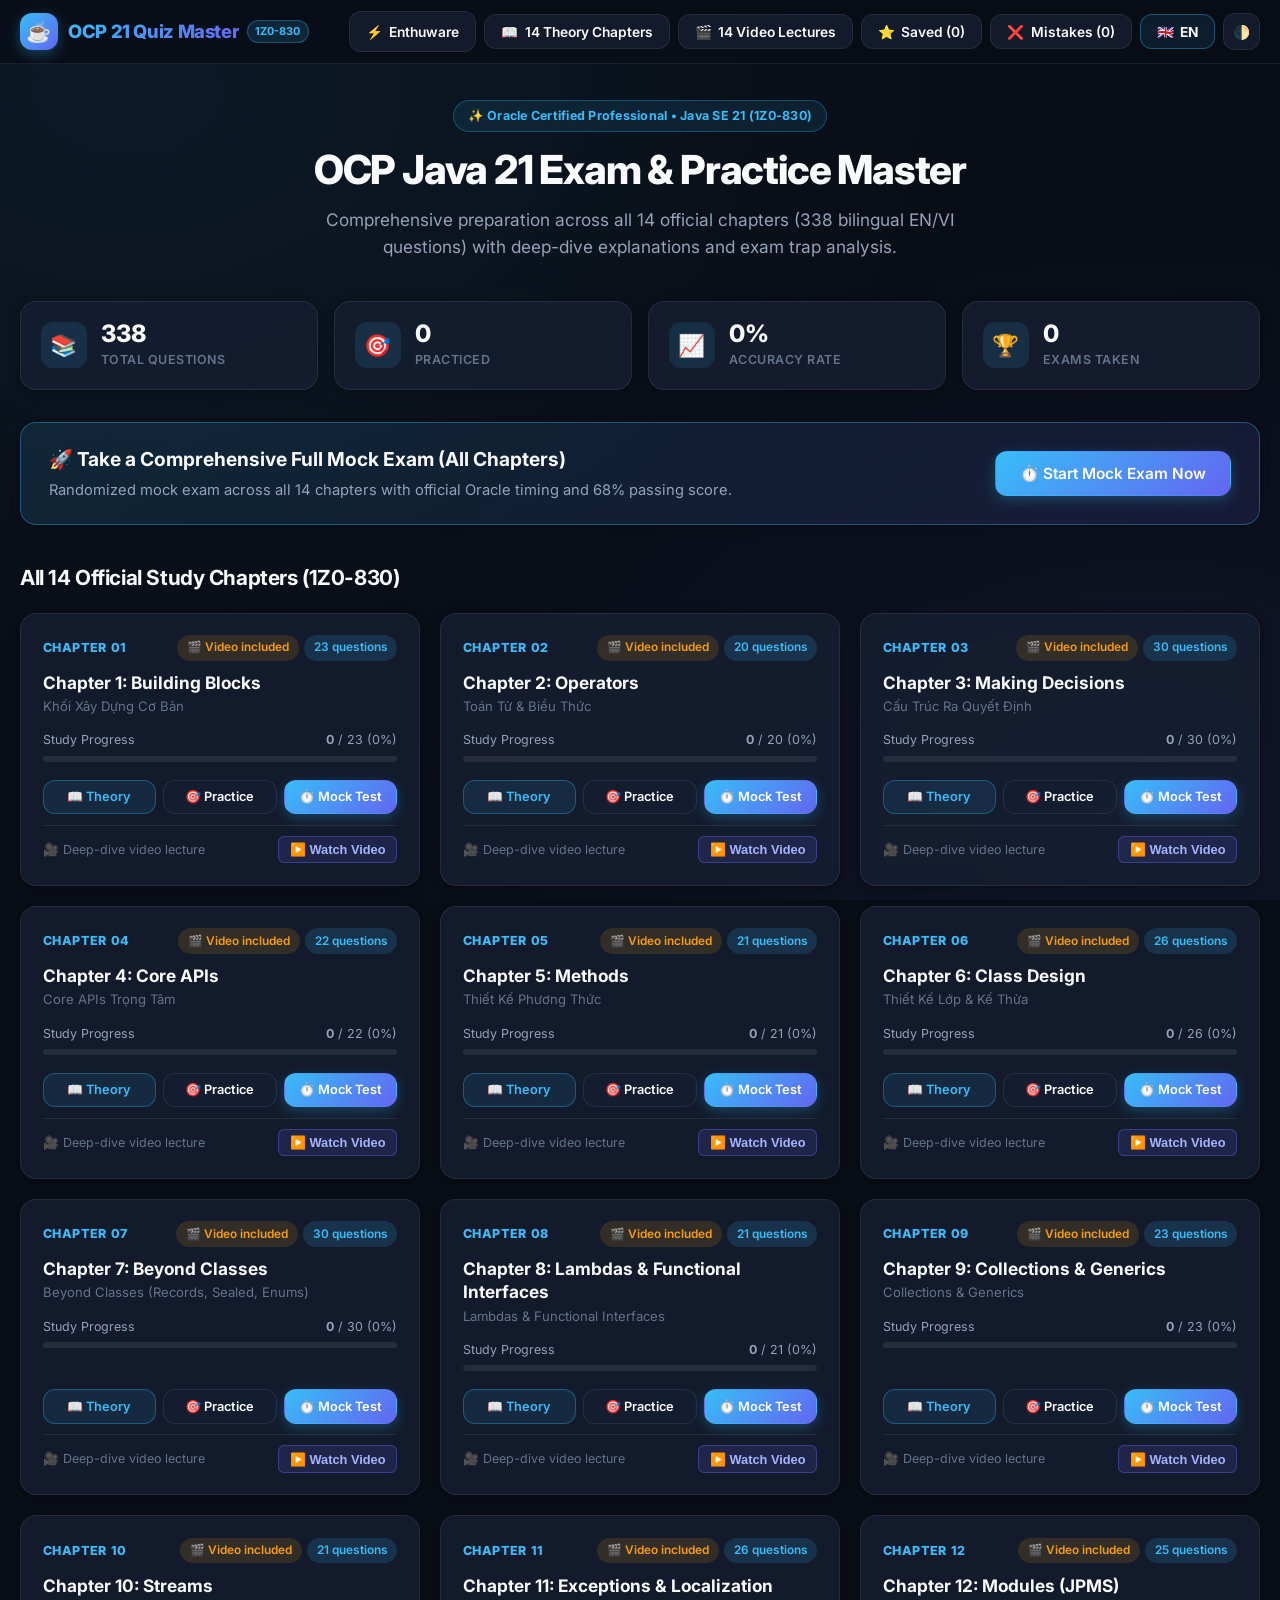
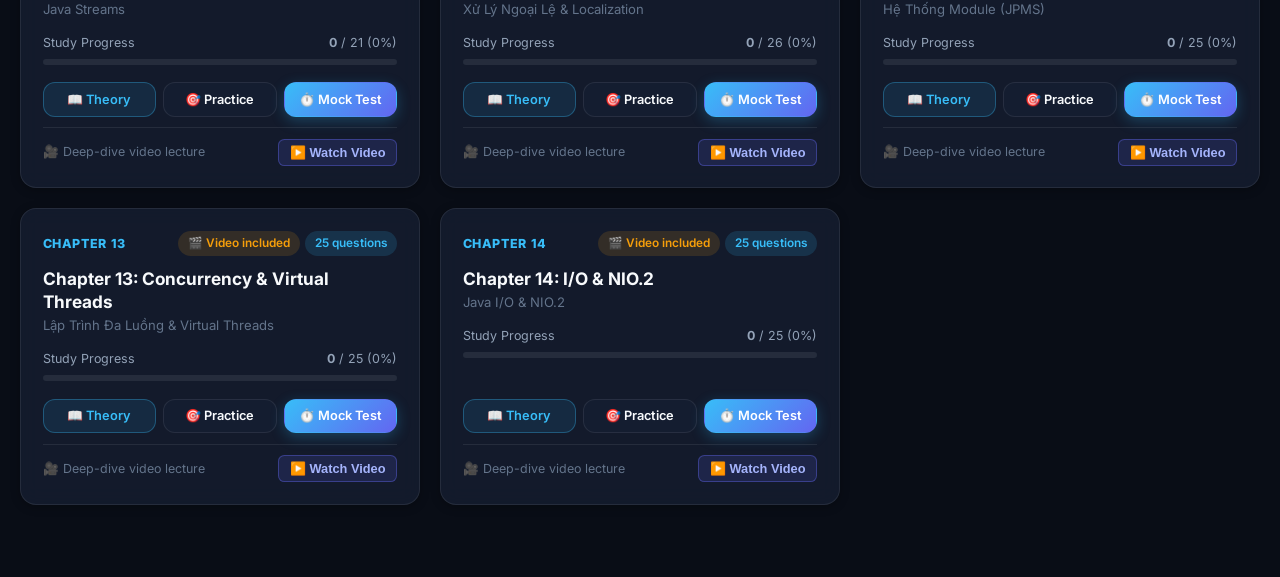
==== quiz-app/index.html @ e81acfab "feat(ui): comprehensive responsive design, smooth mobile sidebar drawer, and full VI/EN bilingual su" ====
<!DOCTYPE html>
<html lang="vi" data-theme="dark">
<head>
  <meta charset="UTF-8">
  <meta name="viewport" content="width=device-width, initial-scale=1.0, maximum-scale=5.0">
  <title>OCP Java 21 Quiz Master - Oracle Certified Professional (1Z0-830)</title>
  <meta name="description" content="Ứng dụng web ôn thi trắc nghiệm chứng chỉ Oracle Certified Professional Java SE 21 Developer (1Z0-830) song ngữ Việt - Anh với giải thích chuyên sâu và chế độ thi thử tính giờ.">
  
  <!-- Fonts -->
  <link rel="preconnect" href="https://fonts.googleapis.com">
  <link rel="preconnect" href="https://fonts.gstatic.com" crossorigin>
  <link href="https://fonts.googleapis.com/css2?family=Inter:wght@400;500;600;700;800;900&family=JetBrains+Mono:wght@400;500;600;700&display=swap" rel="stylesheet">
  
  <!-- CSS -->
  <link rel="stylesheet" href="lib/prism.css">
  <link rel="stylesheet" href="css/styles.css?v=3.0.0">
</head>
<body>

  <!-- Header -->
  <header>
    <div class="container nav-wrapper">
      <a class="brand" id="brand-logo" href="#" title="Về trang chủ / Home">
        <div class="brand-icon">☕</div>
        <div class="brand-text-wrap">
          <span class="brand-title">OCP 21 Quiz Master</span>
          <span class="brand-badge">1Z0-830</span>
        </div>
      </a>

      <div class="nav-actions">
        <a href="https://github.com/Min-Duc1705/OCP-21/tree/main/enthuware" target="_blank" rel="noopener noreferrer" class="btn btn-secondary nav-btn" id="nav-btn-enthuware" title="Sổ tay giải đề & bẫy thi Enthuware">
          <span>⚡</span> <span class="nav-btn-label" data-i18n="nav.enthuware">Enthuware</span>
        </a>
        <button class="btn btn-secondary nav-btn" id="btn-open-theory" title="Xem sổ tay lý thuyết trọn bộ 14 chương OCP 21">
          <span>📖</span> <span class="nav-btn-label" data-i18n="nav.theory">14 Chương Lý Thuyết</span>
        </button>
        <button class="btn btn-secondary nav-btn" id="btn-open-videos" title="Xem video bài giảng trọn bộ 14 chương OCP 21">
          <span>🎬</span> <span class="nav-btn-label" data-i18n="nav.videos">14 Video Bài Giảng</span>
        </button>
        <button class="btn btn-secondary nav-btn" id="btn-open-bookmarks" title="Xem các câu hỏi đã đánh dấu">
          <span>⭐</span> <span class="nav-btn-label"><span data-i18n="nav.saved">Đã lưu</span> (<span id="bookmark-count-badge">0</span>)</span>
        </button>
        <button class="btn btn-secondary nav-btn" id="btn-open-mistakes" title="Xem sổ tay câu hỏi làm sai">
          <span>❌</span> <span class="nav-btn-label"><span data-i18n="nav.mistakes">Câu sai</span> (<span id="mistake-count-badge">0</span>)</span>
        </button>
        <button class="btn btn-secondary nav-btn lang-switch-btn" id="btn-toggle-lang" title="Chuyển đổi ngôn ngữ VI / EN (Phím L)">
          <span id="lang-toggle-flag">🇬🇧</span> <span id="lang-toggle-label">EN</span>
        </button>
        <button class="btn btn-icon" id="btn-toggle-theme" title="Chuyển chế độ Sáng / Tối">
          🌓
        </button>
      </div>
    </div>
  </header>

  <!-- Main Content Container -->
  <main class="container main-container">

    <!-- VIEW 1: DASHBOARD -->
    <section id="dashboard-view" class="view active">
      <div class="hero">
        <div class="hero-pill" data-i18n="hero.badge">✨ Oracle Certified Professional • Java SE 21 (1Z0-830)</div>
        <h1 data-i18n="hero.title">Ôn Luyện Trắc Nghiệm OCP Java 21</h1>
        <p data-i18n="hero.subtitle">Hệ thống ôn thi chuẩn hóa toàn diện 14 chương kiến thức trọng tâm (338 câu hỏi song ngữ Anh - Việt) kèm phân tích bẫy đề thi chuyên sâu.</p>
      </div>

      <!-- Stats Ribbon -->
      <div class="stats-ribbon">
        <div class="stat-card">
          <div class="stat-icon">📚</div>
          <div class="stat-content">
            <h3 id="stat-total-questions">338</h3>
            <span data-i18n="stats.total">Tổng số câu hỏi</span>
          </div>
        </div>
        <div class="stat-card">
          <div class="stat-icon">🎯</div>
          <div class="stat-content">
            <h3 id="stat-attempted-questions">0</h3>
            <span data-i18n="stats.attempted">Câu đã luyện tập</span>
          </div>
        </div>
        <div class="stat-card">
          <div class="stat-icon">📈</div>
          <div class="stat-content">
            <h3 id="stat-accuracy-rate">0%</h3>
            <span data-i18n="stats.accuracy">Độ chính xác</span>
          </div>
        </div>
        <div class="stat-card">
          <div class="stat-icon">🏆</div>
          <div class="stat-content">
            <h3 id="stat-exams-taken">0</h3>
            <span data-i18n="stats.exams">Đề thi đã làm</span>
          </div>
        </div>
      </div>

      <!-- Quick Action: Comprehensive Mock Exam -->
      <div class="quick-exam-banner">
        <div class="quick-exam-info">
          <h2 data-i18n="banner.title">🚀 Thử Sức Với Kỳ Thi Tổng Hợp (Tất cả các chương)</h2>
          <p data-i18n="banner.desc">Đề thi mô phỏng ngẫu nhiên từ toàn bộ 14 chương, tính giờ chuẩn Oracle với ngưỡng đỗ 68%.</p>
        </div>
        <button class="btn btn-primary quick-exam-cta" id="btn-quick-full-exam" data-i18n="banner.cta">
          ⏱️ Bắt Đầu Thi Thử Ngay
        </button>
      </div>

      <!-- Chapters Section -->
      <div class="section-title">
        <h2 data-i18n="dashboard.chaptersTitle">Danh Sách 14 Chương Kiến Thức Toàn Diện (Study Chapters)</h2>
      </div>

      <div class="chapter-grid" id="chapter-cards-container">
        <!-- Rendered dynamically by app.js -->
      </div>
    </section>

    <!-- VIEW 2: PRACTICE MODE (SPLIT LAYOUT) -->
    <section id="practice-view" class="view">
      <div class="quiz-header">
        <div class="quiz-meta">
          <button class="btn btn-secondary btn-sm" id="btn-practice-back" data-i18n="practice.back">← Dashboard</button>
          <div class="quiz-meta-titles">
            <div id="practice-chapter-title" class="quiz-chapter-sub">Chapter 1</div>
            <div class="quiz-question-counter"><span data-i18n="common.question">Câu hỏi</span> <span id="practice-current-index">1</span> / <span id="practice-total-count">23</span></div>
          </div>
        </div>

        <div class="quiz-header-actions">
          <button class="btn btn-secondary btn-sm" id="btn-practice-theory" title="Đọc sổ tay lý thuyết của chương này">
            📖 <span data-i18n="practice.theoryBtn">Lý thuyết</span>
          </button>
          <button class="btn btn-secondary btn-sm" id="btn-practice-video" title="Xem video bài giảng của chương này">
            🎬 <span data-i18n="practice.videoBtn">Bài giảng</span>
          </button>
          <button class="btn btn-secondary btn-sm" id="btn-practice-bookmark" title="Đánh dấu câu hỏi này (Phím B)">
            ⭐ <span data-i18n="practice.saveBtn">Lưu câu hỏi</span>
          </button>
        </div>
      </div>

      <!-- Question Navigator Bar -->
      <div class="question-navigator-bar" id="practice-navigator-bar">
        <div class="navigator-header">
          <div class="navigator-title">
            <span data-i18n="practice.navTitle">🗺️ Sơ đồ câu hỏi:</span>
          </div>
          <div class="navigator-stats" id="practice-navigator-stats">
            <span class="navigator-stat-pill">⚪ <span data-i18n="practice.unanswered">Chưa làm</span>: <strong id="stat-nav-unanswered">0</strong></span>
            <span class="navigator-stat-pill" style="color: var(--success);">🟢 <span data-i18n="practice.correct">Đúng</span>: <strong id="stat-nav-correct">0</strong></span>
            <span class="navigator-stat-pill" style="color: var(--danger);">🔴 <span data-i18n="practice.wrong">Sai</span>: <strong id="stat-nav-wrong">0</strong></span>
            <span class="navigator-stat-pill" style="color: var(--warning);">⭐ <span data-i18n="practice.saved">Đã lưu</span>: <strong id="stat-nav-bookmarked">0</strong></span>
          </div>
        </div>
        <div class="navigator-scroll-container" id="practice-palette-pills">
          <!-- Rendered dynamically: 1, 2, 3... N -->
        </div>
      </div>

      <!-- 2-COLUMN SPLIT LAYOUT -->
      <div class="split-layout-container">
        <!-- LEFT PANE: QUESTION & JAVA CODE -->
        <div class="split-left-pane">
          <div class="pane-top-meta">
            <span class="badge badge-info" id="practice-type-badge">Chọn 1 đáp án</span>
            <span class="question-id-tag" id="practice-question-id">ch1_q1</span>
          </div>

          <div class="pane-sub-header">
            <span class="pane-label" data-i18n="common.questionPrompt">📋 Nội dung câu hỏi:</span>
            <button type="button" class="btn btn-secondary btn-sm btn-inline-lang-toggle" title="Đổi ngôn ngữ câu hỏi EN / VI (Phím L)">
              🇬🇧 EN / VI
            </button>
          </div>

          <div class="question-prompt" id="practice-prompt-text">
            <!-- Question text -->
          </div>

          <!-- Code Snippet Area -->
          <div id="practice-code-container" class="code-snippet-wrap" style="display: none;">
            <div class="pane-label" style="margin-bottom: 0.35rem;" data-i18n="common.javaCode">
              💻 Đoạn mã nguồn Java:
            </div>
            <pre><code class="language-java" id="practice-code-block"></code></pre>
          </div>
        </div>

        <!-- RIGHT PANE: OPTIONS & EXPLANATION -->
        <div class="split-right-pane">
          <div class="pane-top-meta">
            <span class="pane-label" data-i18n="common.selectOptions">✏️ Chọn phương án trả lời:</span>
            <span class="key-hint-label" id="practice-key-hint" data-i18n="common.keyHint">Phím A, B, C... để chọn</span>
          </div>

          <!-- Options List -->
          <div class="options-list" id="practice-options-container">
            <!-- Options rendered dynamically -->
          </div>

          <!-- Action Buttons Bar -->
          <div class="practice-action-bar">
            <button class="btn btn-primary" id="btn-check-answer" style="flex: 2;">
              ✔️ Kiểm Tra Đáp Án (Enter)
            </button>
            <button class="btn btn-secondary" id="btn-reset-practice-question" style="flex: 1;" data-i18n="practice.retry">
              🔄 Làm lại
            </button>
          </div>

          <!-- Explanation Card (Revealed after check) -->
          <div class="explanation-card" id="practice-explanation-card">
            <div class="explanation-title">
              <span data-i18n="common.explanationTitle">💡 Giải Thích Chuyên Sâu & Phân Tích Bẫy Thi:</span>
            </div>
            <div class="explanation-body" id="practice-explanation-text"></div>
          </div>

          <!-- Practice Navigation Footer -->
          <div class="pane-footer-nav">
            <button class="btn btn-secondary" id="btn-practice-prev" data-i18n="common.prevBtn">← Câu trước</button>
            <button class="btn btn-primary" id="btn-practice-next" data-i18n="common.nextBtn">Câu tiếp theo →</button>
          </div>
        </div>
      </div>
    </section>

    <!-- VIEW 3: MOCK EXAM VIEW -->
    <section id="exam-view" class="view">
      <div class="quiz-header">
        <div class="quiz-meta">
          <button class="btn btn-secondary btn-sm" id="btn-exam-quit" data-i18n="exam.quit">← Thoát phòng thi</button>
          <div class="quiz-meta-titles">
            <div id="exam-title-display" class="quiz-chapter-sub" data-i18n="exam.roomTitle">Thi thử OCP Java 21</div>
            <div class="quiz-question-counter"><span data-i18n="common.question">Câu hỏi</span> <span id="exam-current-index">1</span> / <span id="exam-total-count">25</span></div>
          </div>
        </div>

        <div class="quiz-header-actions">
          <button class="btn btn-secondary btn-sm" id="btn-exam-flag">
            🚩 Cắm cờ xem lại
          </button>
          <button class="btn btn-secondary btn-sm exam-mobile-palette-toggle" id="btn-toggle-exam-sidebar">
            🗺️ <span data-i18n="exam.paletteBtn">Bảng câu hỏi</span>
          </button>
        </div>
      </div>

      <div class="exam-layout" id="exam-layout">
        <!-- Main Exam Question Area -->
        <div class="exam-main">
          <div class="split-layout-container" style="margin-bottom: 0;">
            <!-- Left Pane: Prompt & Java Code -->
            <div class="split-left-pane">
              <div class="pane-top-meta">
                <span class="badge badge-info" id="exam-type-badge">Chọn tất cả đáp án đúng</span>
                <span class="question-id-tag" id="exam-chapter-indicator">Chapter 1</span>
              </div>

              <div class="pane-sub-header">
                <span class="pane-label" data-i18n="common.questionPrompt">📋 Nội dung câu hỏi:</span>
                <button type="button" class="btn btn-secondary btn-sm btn-inline-lang-toggle" title="Đổi ngôn ngữ câu hỏi EN / VI (Phím L)">
                  🇬🇧 EN / VI
                </button>
              </div>

              <div class="question-prompt" id="exam-prompt-text"></div>

              <div id="exam-code-container" class="code-snippet-wrap" style="display: none;">
                <div class="pane-label" style="margin-bottom: 0.35rem;" data-i18n="common.javaCode">
                  💻 Đoạn mã nguồn Java:
                </div>
                <pre><code class="language-java" id="exam-code-block"></code></pre>
              </div>
            </div>

            <!-- Right Pane: Options -->
            <div class="split-right-pane">
              <div class="pane-top-meta">
                <span class="pane-label" data-i18n="common.selectOptions">✏️ Chọn phương án trả lời:</span>
              </div>

              <div class="options-list" id="exam-options-container"></div>

              <div class="pane-footer-nav">
                <button class="btn btn-secondary" id="btn-exam-prev" data-i18n="common.prevBtn">← Câu trước</button>
                <button class="btn btn-primary" id="btn-exam-next" data-i18n="common.nextBtn">Câu tiếp theo →</button>
              </div>
            </div>
          </div>
        </div>

        <!-- Mobile Backdrop for Exam Sidebar -->
        <div class="sidebar-backdrop" id="exam-sidebar-backdrop"></div>

        <!-- Sidebar with Timer & Question Palette -->
        <aside class="exam-sidebar" id="exam-sidebar">
          <div class="exam-sidebar-mobile-header">
            <span data-i18n="exam.paletteTitle">Bảng điều hướng câu hỏi</span>
            <button class="btn-close-drawer" id="btn-close-exam-sidebar" aria-label="Close">&times;</button>
          </div>

          <div class="timer-box" id="exam-timer-display" title="Thời gian làm bài còn lại">
            ⏱️ <span id="timer-digits">30:00</span>
          </div>

          <div class="exam-palette-heading" data-i18n="exam.paletteTitle">
            Bảng điều hướng câu hỏi:
          </div>

          <div class="palette-grid" id="exam-palette-grid">
            <!-- Palette buttons rendered dynamically -->
          </div>

          <div class="palette-legend">
            <div class="palette-legend-item">
              <span class="legend-dot answered"></span> <span data-i18n="exam.legendAnswered">Đã trả lời</span>
            </div>
            <div class="palette-legend-item">
              <span class="legend-dot unanswered"></span> <span data-i18n="exam.legendUnanswered">Chưa làm</span>
            </div>
            <div class="palette-legend-item">
              <span>🚩</span> <span data-i18n="exam.legendFlagged">Đã cắm cờ xem lại</span>
            </div>
          </div>

          <button class="btn btn-primary" id="btn-exam-submit" style="width: 100%; padding: 0.75rem; font-size: 1rem;" data-i18n="exam.submitBtn">
            📝 Nộp Bài Thi
          </button>
        </aside>
      </div>
    </section>

    <!-- VIEW 4: EXAM RESULT VIEW -->
    <section id="result-view" class="view">
      <div class="result-card">
        <div class="pass-status" id="result-pass-badge">
          <!-- PASSED or FAILED -->
        </div>

        <div style="font-size: 1.1rem; color: var(--text-secondary);" data-i18n="result.yourScore">Điểm số của bạn:</div>
        <div class="score-badge" id="result-score-percent">85%</div>

        <p style="font-size: 1.05rem; margin-bottom: 2rem;" id="result-summary-text">
          <span data-i18n="result.correctPrefix">Bạn trả lời đúng</span> <strong id="result-correct-count">17</strong> / <strong id="result-total-count">20</strong> <span data-i18n="result.questionsWord">câu hỏi</span>. <span data-i18n="result.timeSpentPrefix">Thời gian:</span> <span id="result-time-spent">18m 42s</span>.
        </p>

        <!-- Chapter Breakdown -->
        <div class="result-breakdown-box">
          <h4 style="font-size: 1rem; font-weight: 700; margin-bottom: 1rem;" data-i18n="result.breakdownTitle">Phân Tích Chi Tiết Theo Từng Chương:</h4>
          <div id="result-chapter-breakdown" style="display: flex; flex-direction: column; gap: 0.75rem;">
            <!-- Rendered by JS -->
          </div>
        </div>

        <div style="display: flex; justify-content: center; gap: 1rem; flex-wrap: wrap;">
          <button class="btn btn-secondary" id="btn-result-home" data-i18n="result.homeBtn">🏠 Về Trang Chủ</button>
          <button class="btn btn-primary" id="btn-result-review-all" data-i18n="result.reviewBtn">🔍 Xem Lại Chi Tiết Toàn Bộ Đề</button>
        </div>
      </div>

      <!-- Detailed Review Section -->
      <div id="exam-review-section" style="margin-top: 2rem;">
        <div class="section-title review-section-header">
          <h2 data-i18n="result.detailedTitle">Chi Tiết Từng Câu Hỏi & Đáp Án</h2>
          <div class="review-filters" id="review-filters">
            <button class="btn btn-secondary btn-sm active" data-filter="all" data-i18n="result.filterAll">Tất cả</button>
            <button class="btn btn-secondary btn-sm" data-filter="wrong" data-i18n="result.filterWrong">❌ Câu làm sai</button>
            <button class="btn btn-secondary btn-sm" data-filter="correct" data-i18n="result.filterCorrect">✔️ Câu làm đúng</button>
            <button class="btn btn-secondary btn-sm" data-filter="flagged" data-i18n="result.filterFlagged">🚩 Đã cắm cờ</button>
          </div>
        </div>

        <div id="review-questions-list" style="display: flex; flex-direction: column; gap: 1.25rem; margin-bottom: 3rem;">
          <!-- Review questions rendered dynamically -->
        </div>
      </div>
    </section>

  </main>

  <!-- MODAL: EXAM SETUP -->
  <div class="modal-overlay" id="exam-setup-modal">
    <div class="modal-content">
      <div class="modal-header">
        <h2 data-i18n="modalExam.title">⚙️ Thiết Lập Đề Thi Thử</h2>
        <button class="close-modal-btn" id="btn-close-exam-modal">&times;</button>
      </div>

      <div style="display: flex; flex-direction: column; gap: 1.25rem;">
        <!-- Chapters selection -->
        <div>
          <div style="display: flex; justify-content: space-between; align-items: center; margin-bottom: 0.5rem; gap: 0.5rem;">
            <label style="font-weight: 600;" data-i18n="modalExam.selectChapters">1. Chọn các chương muốn thi:</label>
            <button class="btn btn-secondary btn-sm" id="btn-toggle-all-chapters" style="padding: 0.25rem 0.65rem; font-size: 0.78rem;" data-i18n="modalExam.deselectAll">Bỏ chọn tất cả</button>
          </div>
          <div id="modal-chapters-list" class="modal-chapters-scroll">
            <!-- Chapter checkboxes -->
          </div>
        </div>

        <!-- Question count selection -->
        <div>
          <label style="font-weight: 600; display: block; margin-bottom: 0.5rem;" data-i18n="modalExam.questionCount">2. Số lượng câu hỏi:</label>
          <div class="modal-radio-group">
            <label class="modal-radio-pill">
              <input type="radio" name="modal-q-count" value="15"> <span data-i18n="modalExam.q15">15 câu (Nhanh)</span>
            </label>
            <label class="modal-radio-pill">
              <input type="radio" name="modal-q-count" value="25" checked> <span data-i18n="modalExam.q25">25 câu (Tiêu chuẩn)</span>
            </label>
            <label class="modal-radio-pill">
              <input type="radio" name="modal-q-count" value="50"> <span data-i18n="modalExam.q50">50 câu (Chuyên sâu)</span>
            </label>
            <label class="modal-radio-pill">
              <input type="radio" name="modal-q-count" value="all"> <span data-i18n="modalExam.qAll">Toàn bộ câu hỏi</span>
            </label>
          </div>
        </div>

        <!-- Time limit selection -->
        <div>
          <label style="font-weight: 600; display: block; margin-bottom: 0.5rem;" data-i18n="modalExam.timeLimit">3. Thời gian làm bài:</label>
          <div class="modal-radio-group">
            <label class="modal-radio-pill">
              <input type="radio" name="modal-timer" value="standard" checked> <span data-i18n="modalExam.tStandard">Chuẩn Oracle (2.5 phút/câu)</span>
            </label>
            <label class="modal-radio-pill">
              <input type="radio" name="modal-timer" value="speed"> <span data-i18n="modalExam.tSpeed">Tốc độ (1.5 phút/câu)</span>
            </label>
            <label class="modal-radio-pill">
              <input type="radio" name="modal-timer" value="unlimited"> <span data-i18n="modalExam.tUnlimited">Không giới hạn</span>
            </label>
          </div>
        </div>

        <button class="btn btn-primary" id="btn-start-exam-now" style="width: 100%; padding: 0.85rem; font-size: 1.05rem;" data-i18n="modalExam.startBtn">
          🚀 Bắt Đầu Làm Bài Thi
        </button>
      </div>
    </div>
  </div>

  <!-- MODAL: BOOKMARKS & MISTAKES -->
  <div class="modal-overlay" id="list-modal">
    <div class="modal-content">
      <div class="modal-header">
        <h2 id="list-modal-title">⭐ Danh Sách Câu Đã Đánh Dấu</h2>
        <button class="close-modal-btn" id="btn-close-list-modal">&times;</button>
      </div>

      <div id="list-modal-content" style="max-height: 400px; overflow-y: auto; display: flex; flex-direction: column; gap: 0.75rem;">
        <!-- Items listed here -->
      </div>

      <div style="margin-top: 1.5rem; display: flex; gap: 1rem;">
        <button class="btn btn-primary" id="btn-practice-modal-items" style="flex: 1;">
          🎯 Luyện tập riêng các câu này
        </button>
      </div>
    </div>
  </div>

  <!-- MODAL: VIDEO LECTURE PLAYER -->
  <div class="modal-overlay" id="video-modal">
    <div class="modal-content video-modal-content">
      <div class="modal-header">
        <div style="display: flex; align-items: center; gap: 0.75rem; min-width: 0;">
          <span style="font-size: 1.5rem; flex-shrink: 0;">🎬</span>
          <div style="min-width: 0;">
            <h2 id="video-modal-title" style="font-size: 1.1rem; margin: 0; line-height: 1.3;">Bài Giảng OCP Java SE 21</h2>
            <div id="video-modal-subtitle" style="font-size: 0.82rem; color: var(--text-muted); margin-top: 0.2rem;">Chương 1: Building Blocks</div>
          </div>
        </div>
        <button class="close-modal-btn" id="btn-close-video-modal" title="Đóng bài giảng (Esc)">&times;</button>
      </div>

      <div class="video-player-container">
        <video id="video-player" controls preload="metadata" playsinline>
          <source src="" type="video/mp4" id="video-source">
          Trình duyệt của bạn không hỗ trợ phát video MP4.
        </video>
      </div>

      <!-- Video Chapter Selector Tabs -->
      <div class="video-playlist-bar">
        <div style="font-size: 0.78rem; font-weight: 700; color: var(--text-muted); text-transform: uppercase; margin-bottom: 0.5rem; letter-spacing: 0.05em;" data-i18n="video.playlistTitle">
          📑 Danh sách bài giảng theo chương:
        </div>
        <div class="video-chapter-tabs" id="video-chapter-tabs">
          <!-- Dynamically populated buttons -->
        </div>
      </div>
    </div>
  </div>

  <!-- MODAL: THEORY READER (MODERN DOCS LAYOUT) -->
  <div class="modal-overlay" id="theory-modal">
    <div class="modal-content theory-modal-content">
      <!-- Top Bar -->
      <div class="theory-top-bar">
        <div class="theory-top-left">
          <button class="btn-sidebar-toggle" id="btn-toggle-theory-sidebar" title="Ẩn / Hiện danh mục 14 chương" aria-label="Toggle Sidebar">
            ☰
          </button>
          <div class="theory-breadcrumb">
            <span class="theory-brand-tag" data-i18n="theory.handbook">📖 Lý Thuyết</span>
            <span class="theory-breadcrumb-sep">/</span>
            <span class="theory-breadcrumb-active" id="theory-modal-breadcrumb">Chương 1: Khối Xây Dựng Cơ Bản</span>
          </div>
        </div>

        <div class="theory-top-center">
          <div class="theory-search-wrapper">
            <span class="theory-search-icon">🔍</span>
            <input type="text" id="theory-search-input" data-i18n-placeholder="theory.searchPlaceholder" placeholder="Tìm kiếm từ khóa trong chương..." autocomplete="off">
            <span id="theory-search-count" class="theory-search-count" style="display: none;"></span>
          </div>
        </div>

        <div class="theory-top-right">
          <a id="theory-github-link" href="https://github.com/Min-Duc1705/OCP-21" target="_blank" rel="noopener noreferrer" class="btn btn-secondary btn-sm" title="Mở file Markdown gốc trên GitHub" style="text-decoration: none;">
            🔗 <span class="hide-mobile">GitHub</span>
          </a>
          <button class="btn btn-secondary btn-sm" id="btn-theory-video-link" title="Xem video bài giảng của chương này">
            🎬 <span class="hide-mobile">Video</span>
          </button>
          <button class="close-modal-btn" id="btn-close-theory-modal" title="Đóng sổ tay lý thuyết (Esc)">&times;</button>
        </div>
      </div>

      <!-- Main Split Layout -->
      <div class="theory-main-layout" id="theory-main-layout">
        <!-- Mobile Backdrop Overlay for Smooth Sidebar Closing -->
        <div class="theory-sidebar-backdrop" id="theory-sidebar-backdrop"></div>

        <!-- Left Sidebar: 14 Chapters -->
        <aside class="theory-sidebar" id="theory-sidebar">
          <div class="theory-sidebar-header">
            <span class="theory-sidebar-header-title" data-i18n="theory.sidebarHeading">📑 14 CHƯƠNG LÝ THUYẾT</span>
            <div style="display: flex; align-items: center; gap: 0.5rem;">
              <span class="theory-sidebar-count">14</span>
              <button type="button" class="btn-close-theory-drawer" id="btn-close-theory-drawer" title="Thu gọn danh mục" aria-label="Close sidebar">&times;</button>
            </div>
          </div>
          <div class="theory-chapter-list" id="theory-chapter-tabs">
            <!-- Dynamically populated 14 items -->
          </div>
        </aside>

        <!-- Right Content Area -->
        <main class="theory-reader-container" id="theory-reader-container">
          <div class="theory-content-wrapper">
            <div id="theory-content-body" class="markdown-body">
              <!-- Rendered Markdown Theory -->
            </div>
          </div>
          <!-- Scroll to top button -->
          <button class="btn-theory-scroll-top" id="btn-theory-scroll-top" title="Cuộn lên đầu trang">↑</button>
        </main>
      </div>
    </div>
  </div>

  <!-- Scripts -->
  <script src="lib/prism.js?v=3.0.0"></script>
  <script src="lib/marked.min.js?v=3.0.0"></script>
  <script src="js/quiz-data.js?v=3.0.0"></script>
  <script src="js/theory-data.js?v=3.0.0"></script>
  <script src="js/storage.js?v=3.0.0"></script>
  <script src="js/app.js?v=3.0.0"></script>
</body>
</html>
---- quiz-app/lib/prism.css ----
/* Prism Twilight / Dark Theme for Java Code Blocks */
code[class*="language-"],
pre[class*="language-"] {
  color: #f8fafc;
  background: none;
  font-family: 'JetBrains Mono', 'Fira Code', 'Cascadia Code', Consolas, Monaco, monospace;
  font-size: 0.95rem;
  text-align: left;
  white-space: pre;
  word-spacing: normal;
  word-break: normal;
  word-wrap: normal;
  line-height: 1.6;
  tab-size: 4;
  hyphens: none;
}

pre[class*="language-"] {
  padding: 1.25rem 1.5rem;
  margin: 1rem 0;
  overflow: auto;
  border-radius: 0.75rem;
  background: #0f172a;
  border: 1px solid rgba(255, 255, 255, 0.1);
  box-shadow: 0 4px 20px -2px rgba(0, 0, 0, 0.4);
}

:not(pre) > code[class*="language-"],
code:not([class*="language-"]) {
  background: rgba(148, 163, 184, 0.15);
  color: #38bdf8;
  padding: 0.2em 0.4em;
  border-radius: 0.375rem;
  font-family: 'JetBrains Mono', Consolas, monospace;
  font-size: 0.9em;
}

/* Light mode overrides for Prism */
[data-theme="light"] pre[class*="language-"] {
  background: #f8fafc;
  color: #1e293b;
  border: 1px solid #e2e8f0;
  box-shadow: 0 4px 15px rgba(0, 0, 0, 0.05);
}

[data-theme="light"] :not(pre) > code[class*="language-"],
[data-theme="light"] code:not([class*="language-"]) {
  background: #f1f5f9;
  color: #0284c7;
}

/* Tokens */
.token.comment,
.token.prolog,
.token.doctype,
.token.cdata {
  color: #64748b;
  font-style: italic;
}

.token.punctuation {
  color: #94a3b8;
}

.token.property,
.token.tag,
.token.boolean,
.token.number,
.token.constant,
.token.symbol,
.token.deleted {
  color: #f59e0b;
}

.token.selector,
.token.attr-name,
.token.string,
.token.char,
.token.builtin,
.token.inserted {
  color: #34d399;
}

.token.operator,
.token.entity,
.token.url,
.language-css .token.string,
.style .token.string {
  color: #38bdf8;
}

.token.atrule,
.token.attr-value,
.token.keyword {
  color: #818cf8;
  font-weight: 600;
}

.token.function,
.token.class-name {
  color: #f472b6;
}

.token.annotation {
  color: #fbbf24;
}

.token.regex,
.token.important,
.token.variable {
  color: #fb923c;
}
---- quiz-app/css/styles.css ----
/* Modern Design System - OCP 21 Quiz Master v3.0 */
:root {
  --font-main: 'Inter', -apple-system, BlinkMacSystemFont, 'Segoe UI', Roboto, Helvetica, Arial, sans-serif;
  --font-mono: 'JetBrains Mono', 'Fira Code', Consolas, Monaco, monospace;

  /* Dark Theme (Default) */
  --bg-primary: #090d16;
  --bg-secondary: #111827;
  --bg-card: rgba(22, 31, 51, 0.78);
  --bg-card-hover: rgba(30, 42, 68, 0.92);
  --border-color: rgba(255, 255, 255, 0.08);
  --border-highlight: rgba(56, 189, 248, 0.35);

  --text-primary: #f8fafc;
  --text-secondary: #94a3b8;
  --text-muted: #64748b;

  --accent-primary: #38bdf8;
  --accent-gradient: linear-gradient(135deg, #38bdf8 0%, #6366f1 100%);
  --accent-hover: #0284c7;

  --success: #10b981;
  --success-bg: rgba(16, 185, 129, 0.14);
  --success-border: rgba(16, 185, 129, 0.42);

  --danger: #ef4444;
  --danger-bg: rgba(239, 68, 68, 0.14);
  --danger-border: rgba(239, 68, 68, 0.42);

  --warning: #f59e0b;
  --warning-bg: rgba(245, 158, 11, 0.14);
  --warning-border: rgba(245, 158, 11, 0.42);

  --shadow-sm: 0 2px 10px rgba(0, 0, 0, 0.28);
  --shadow-md: 0 10px 30px rgba(0, 0, 0, 0.38);
  --shadow-lg: 0 20px 45px rgba(0, 0, 0, 0.52);

  --radius-sm: 0.4rem;
  --radius-md: 0.75rem;
  --radius-lg: 1rem;
  --radius-full: 9999px;
}

[data-theme="light"] {
  --bg-primary: #f8fafc;
  --bg-secondary: #f1f5f9;
  --bg-card: rgba(255, 255, 255, 0.92);
  --bg-card-hover: #ffffff;
  --border-color: rgba(15, 23, 42, 0.09);
  --border-highlight: rgba(2, 132, 199, 0.35);

  --text-primary: #0f172a;
  --text-secondary: #475569;
  --text-muted: #64748b;

  --accent-primary: #0284c7;
  --accent-gradient: linear-gradient(135deg, #0284c7 0%, #4f46e5 100%);
  --accent-hover: #0369a1;

  --shadow-sm: 0 2px 8px rgba(15, 23, 42, 0.05);
  --shadow-md: 0 10px 25px rgba(15, 23, 42, 0.08);
  --shadow-lg: 0 20px 40px rgba(15, 23, 42, 0.12);
}

/* Global Reset & Base */
*, *::before, *::after {
  box-sizing: border-box;
  margin: 0;
  padding: 0;
}

html {
  -webkit-text-size-adjust: 100%;
  scroll-behavior: smooth;
}

body {
  font-family: var(--font-main);
  background-color: var(--bg-primary);
  color: var(--text-primary);
  line-height: 1.6;
  min-height: 100vh;
  display: flex;
  flex-direction: column;
  overflow-x: hidden;
  background-image:
    radial-gradient(at 10% 10%, rgba(56, 189, 248, 0.08) 0px, transparent 50%),
    radial-gradient(at 90% 90%, rgba(99, 102, 241, 0.08) 0px, transparent 50%);
  background-attachment: fixed;
  transition: background-color 0.2s ease, color 0.15s ease;
}

/* Container */
.container {
  width: 100%;
  max-width: 1380px;
  margin: 0 auto;
  padding: 0 1.25rem;
}

.main-container {
  flex: 1;
  padding-bottom: 2.5rem;
}

/* Header & Navigation */
header {
  position: sticky;
  top: 0;
  z-index: 100;
  background: rgba(9, 13, 22, 0.88);
  backdrop-filter: blur(16px);
  -webkit-backdrop-filter: blur(16px);
  border-bottom: 1px solid var(--border-color);
  padding: 0.7rem 0;
}

[data-theme="light"] header {
  background: rgba(248, 250, 252, 0.9);
}

.nav-wrapper {
  display: flex;
  align-items: center;
  justify-content: space-between;
  gap: 0.75rem;
}

.brand {
  display: flex;
  align-items: center;
  gap: 0.65rem;
  cursor: pointer;
  text-decoration: none;
  color: inherit;
  flex-shrink: 0;
}

.brand-icon {
  width: 2.35rem;
  height: 2.35rem;
  border-radius: var(--radius-md);
  background: var(--accent-gradient);
  display: flex;
  align-items: center;
  justify-content: center;
  font-size: 1.25rem;
  box-shadow: 0 4px 14px rgba(56, 189, 248, 0.32);
  flex-shrink: 0;
}

.brand-text-wrap {
  display: flex;
  align-items: center;
  gap: 0.45rem;
}

.brand-title {
  font-size: 1.15rem;
  font-weight: 800;
  letter-spacing: -0.02em;
  background: var(--accent-gradient);
  -webkit-background-clip: text;
  -webkit-text-fill-color: transparent;
  white-space: nowrap;
}

.brand-badge {
  font-size: 0.68rem;
  padding: 0.12rem 0.48rem;
  border-radius: var(--radius-full);
  background: rgba(56, 189, 248, 0.15);
  border: 1px solid rgba(56, 189, 248, 0.3);
  color: var(--accent-primary);
  font-weight: 700;
  text-transform: uppercase;
  white-space: nowrap;
}

.nav-actions {
  display: flex;
  align-items: center;
  gap: 0.5rem;
  flex-wrap: wrap;
  justify-content: flex-end;
}

/* Buttons */
.btn {
  display: inline-flex;
  align-items: center;
  justify-content: center;
  gap: 0.4rem;
  padding: 0.52rem 1rem;
  border-radius: var(--radius-md);
  font-weight: 600;
  font-size: 0.86rem;
  font-family: inherit;
  cursor: pointer;
  border: 1px solid transparent;
  outline: none;
  text-decoration: none;
  transition: transform 0.15s ease, background-color 0.2s ease, border-color 0.2s ease, box-shadow 0.2s ease;
  user-select: none;
  white-space: nowrap;
}

.btn:disabled {
  opacity: 0.5;
  cursor: not-allowed;
  transform: none !important;
}

.btn-sm {
  padding: 0.38rem 0.75rem;
  font-size: 0.8rem;
  border-radius: var(--radius-sm);
}

.btn-primary {
  background: var(--accent-gradient);
  color: #ffffff;
  box-shadow: 0 4px 14px rgba(56, 189, 248, 0.25);
}

.btn-primary:hover:not(:disabled) {
  filter: brightness(1.08);
  transform: translateY(-1px);
}

.btn-secondary {
  background: var(--bg-card);
  color: var(--text-primary);
  border-color: var(--border-color);
}

.btn-secondary:hover:not(:disabled) {
  background: var(--bg-card-hover);
  border-color: var(--border-highlight);
}

.btn-secondary.active {
  background: rgba(56, 189, 248, 0.16);
  border-color: var(--accent-primary);
  color: var(--accent-primary);
}

.btn-danger {
  background: var(--danger-bg);
  color: var(--danger);
  border-color: var(--danger-border);
}

.btn-danger:hover:not(:disabled) {
  background: var(--danger);
  color: #fff;
}

.btn-icon {
  width: 2.3rem;
  height: 2.3rem;
  padding: 0;
  border-radius: var(--radius-md);
  background: var(--bg-card);
  border: 1px solid var(--border-color);
  color: var(--text-primary);
  flex-shrink: 0;
}

.btn-icon:hover {
  background: var(--bg-card-hover);
  border-color: var(--border-highlight);
}

.lang-switch-btn {
  font-weight: 700;
  border-color: var(--border-highlight);
  background: rgba(56, 189, 248, 0.1);
}

/* Hero Section */
.hero {
  padding: 2.25rem 0 1.25rem;
  text-align: center;
}

.hero-pill {
  display: inline-flex;
  align-items: center;
  gap: 0.4rem;
  padding: 0.3rem 0.85rem;
  border-radius: var(--radius-full);
  background: rgba(56, 189, 248, 0.1);
  border: 1px solid rgba(56, 189, 248, 0.28);
  color: var(--accent-primary);
  font-size: 0.78rem;
  font-weight: 700;
  margin-bottom: 0.85rem;
  letter-spacing: 0.02em;
}

.hero h1 {
  font-size: clamp(1.6rem, 3.8vw, 2.5rem);
  font-weight: 800;
  letter-spacing: -0.03em;
  margin-bottom: 0.65rem;
  line-height: 1.25;
}

.hero p {
  color: var(--text-secondary);
  font-size: clamp(0.92rem, 1.8vw, 1.08rem);
  max-width: 680px;
  margin: 0 auto;
}

/* Stats Ribbon */
.stats-ribbon {
  display: grid;
  grid-template-columns: repeat(4, 1fr);
  gap: 1rem;
  margin: 1.25rem 0 2rem;
}

.stat-card {
  background: var(--bg-card);
  border: 1px solid var(--border-color);
  border-radius: var(--radius-lg);
  padding: 1.15rem 1.25rem;
  backdrop-filter: blur(12px);
  display: flex;
  align-items: center;
  gap: 0.9rem;
  box-shadow: var(--shadow-sm);
  min-width: 0;
}

.stat-icon {
  width: 2.85rem;
  height: 2.85rem;
  border-radius: var(--radius-md);
  background: rgba(56, 189, 248, 0.12);
  color: var(--accent-primary);
  display: flex;
  align-items: center;
  justify-content: center;
  font-size: 1.35rem;
  flex-shrink: 0;
}

.stat-content {
  min-width: 0;
}

.stat-content h3 {
  font-size: 1.5rem;
  font-weight: 800;
  line-height: 1.15;
}

.stat-content span {
  display: block;
  font-size: 0.78rem;
  color: var(--text-muted);
  text-transform: uppercase;
  letter-spacing: 0.04em;
  font-weight: 600;
  margin-top: 0.15rem;
}

/* Quick Mock Exam Banner */
.quick-exam-banner {
  background: linear-gradient(135deg, rgba(56, 189, 248, 0.12) 0%, rgba(99, 102, 241, 0.12) 100%);
  border: 1px solid var(--border-highlight);
  border-radius: var(--radius-lg);
  padding: 1.35rem 1.75rem;
  margin-bottom: 2.25rem;
  display: flex;
  align-items: center;
  justify-content: space-between;
  flex-wrap: wrap;
  gap: 1rem;
  box-shadow: var(--shadow-sm);
}

.quick-exam-info {
  flex: 1;
  min-width: 240px;
}

.quick-exam-info h2 {
  font-size: 1.2rem;
  font-weight: 700;
  margin-bottom: 0.25rem;
}

.quick-exam-info p {
  color: var(--text-secondary);
  font-size: 0.92rem;
}

.quick-exam-cta {
  padding: 0.75rem 1.5rem;
  font-size: 0.96rem;
}

/* Chapter Cards Grid */
.section-title {
  display: flex;
  align-items: center;
  justify-content: space-between;
  flex-wrap: wrap;
  gap: 0.75rem;
  margin-bottom: 1.15rem;
}

.section-title h2 {
  font-size: 1.3rem;
  font-weight: 700;
  letter-spacing: -0.02em;
}

.chapter-grid {
  display: grid;
  grid-template-columns: repeat(auto-fill, minmax(min(100%, 320px), 1fr));
  gap: 1.25rem;
  margin-bottom: 2rem;
}

.chapter-card {
  background: var(--bg-card);
  border: 1px solid var(--border-color);
  border-radius: var(--radius-lg);
  padding: 1.35rem;
  backdrop-filter: blur(10px);
  box-shadow: var(--shadow-sm);
  display: flex;
  flex-direction: column;
  justify-content: space-between;
  transition: transform 0.2s ease, box-shadow 0.2s ease, border-color 0.2s ease;
  min-width: 0;
}

.chapter-card:hover {
  transform: translateY(-3px);
  border-color: var(--border-highlight);
  box-shadow: var(--shadow-md);
}

.chapter-header {
  display: flex;
  justify-content: space-between;
  align-items: center;
  gap: 0.5rem;
  margin-bottom: 0.65rem;
  flex-wrap: wrap;
}

.chapter-num {
  font-size: 0.78rem;
  font-weight: 800;
  color: var(--accent-primary);
  text-transform: uppercase;
  letter-spacing: 0.05em;
}

.badge {
  display: inline-flex;
  align-items: center;
  gap: 0.3rem;
  padding: 0.2rem 0.6rem;
  border-radius: var(--radius-full);
  font-size: 0.74rem;
  font-weight: 600;
}

.badge-info {
  background: rgba(56, 189, 248, 0.15);
  color: var(--accent-primary);
}

.badge-warning {
  background: var(--warning-bg);
  color: var(--warning);
}

.badge-success {
  background: var(--success-bg);
  color: var(--success);
}

.chapter-title {
  font-size: 1.08rem;
  font-weight: 700;
  margin-bottom: 0.25rem;
  line-height: 1.35;
}

.chapter-sub-desc {
  font-size: 0.82rem;
  color: var(--text-muted);
  margin-bottom: 0.9rem;
  line-height: 1.35;
}

.progress-container {
  margin-bottom: 1.1rem;
}

.progress-info {
  display: flex;
  justify-content: space-between;
  font-size: 0.78rem;
  color: var(--text-secondary);
  margin-bottom: 0.35rem;
}

.progress-bar-bg {
  width: 100%;
  height: 6px;
  background: rgba(255, 255, 255, 0.08);
  border-radius: var(--radius-full);
  overflow: hidden;
}

[data-theme="light"] .progress-bar-bg {
  background: rgba(15, 23, 42, 0.08);
}

.progress-bar-fill {
  height: 100%;
  background: var(--accent-gradient);
  border-radius: var(--radius-full);
  width: 0%;
  transition: width 0.4s ease;
}

.chapter-actions {
  display: grid;
  grid-template-columns: repeat(3, 1fr);
  gap: 0.45rem;
  margin-top: auto;
}

.chapter-actions .btn {
  padding: 0.55rem 0.4rem;
  font-size: 0.8rem;
  width: 100%;
}

.btn-open-theory-ch {
  background: rgba(56, 189, 248, 0.1);
  border: 1px solid rgba(56, 189, 248, 0.32);
  color: var(--accent-primary);
  font-weight: 600;
}

.btn-open-theory-ch:hover {
  background: rgba(56, 189, 248, 0.22);
  border-color: var(--accent-primary);
  color: #fff;
}

/* Views Management */
.view {
  display: none;
  animation: fadeIn 0.22s ease;
}

.view.active {
  display: block;
}

@keyframes fadeIn {
  from { opacity: 0; transform: translateY(6px); }
  to { opacity: 1; transform: translateY(0); }
}

/* Practice & Exam Top Header */
.quiz-header {
  background: var(--bg-card);
  border: 1px solid var(--border-color);
  border-radius: var(--radius-lg);
  padding: 0.9rem 1.25rem;
  margin: 1.15rem 0;
  display: flex;
  align-items: center;
  justify-content: space-between;
  flex-wrap: wrap;
  gap: 0.75rem;
  backdrop-filter: blur(12px);
}

.quiz-meta {
  display: flex;
  align-items: center;
  gap: 0.85rem;
  min-width: 0;
}

.quiz-meta-titles {
  min-width: 0;
}

.quiz-chapter-sub {
  font-size: 0.8rem;
  color: var(--text-muted);
  font-weight: 600;
  white-space: nowrap;
  overflow: hidden;
  text-overflow: ellipsis;
  max-width: 420px;
}

.quiz-question-counter {
  font-size: 1.08rem;
  font-weight: 800;
}

.quiz-header-actions {
  display: flex;
  gap: 0.45rem;
  align-items: center;
  flex-wrap: wrap;
}

/* Question Box (Result review) */
.question-box {
  background: var(--bg-card);
  border: 1px solid var(--border-color);
  border-radius: var(--radius-lg);
  padding: 1.5rem;
  backdrop-filter: blur(12px);
  box-shadow: var(--shadow-sm);
  min-width: 0;
  overflow: hidden;
}

/* Question Navigator Bar */
.question-navigator-bar {
  background: var(--bg-card);
  border: 1px solid var(--border-color);
  border-radius: var(--radius-lg);
  padding: 0.8rem 1.15rem;
  margin-bottom: 1.15rem;
  backdrop-filter: blur(12px);
  display: flex;
  flex-direction: column;
  gap: 0.65rem;
}

.navigator-header {
  display: flex;
  align-items: center;
  justify-content: space-between;
  flex-wrap: wrap;
  gap: 0.5rem;
}

.navigator-title {
  font-size: 0.86rem;
  font-weight: 700;
  color: var(--text-secondary);
}

.navigator-stats {
  display: flex;
  align-items: center;
  gap: 0.5rem;
  font-size: 0.78rem;
  font-weight: 600;
  flex-wrap: wrap;
}

.navigator-stat-pill {
  display: inline-flex;
  align-items: center;
  gap: 0.3rem;
  padding: 0.18rem 0.55rem;
  border-radius: var(--radius-full);
  background: rgba(255, 255, 255, 0.05);
}

[data-theme="light"] .navigator-stat-pill {
  background: rgba(15, 23, 42, 0.05);
}

.navigator-scroll-container {
  display: flex;
  flex-wrap: wrap;
  gap: 0.38rem;
  max-height: 112px;
  overflow-y: auto;
  padding: 2px;
}

.nav-pill {
  width: 2.15rem;
  height: 2.15rem;
  border-radius: var(--radius-sm);
  background: rgba(255, 255, 255, 0.05);
  border: 1px solid var(--border-color);
  color: var(--text-secondary);
  font-size: 0.82rem;
  font-weight: 700;
  cursor: pointer;
  display: flex;
  align-items: center;
  justify-content: center;
  position: relative;
  flex-shrink: 0;
  transition: all 0.15s ease;
}

[data-theme="light"] .nav-pill {
  background: rgba(15, 23, 42, 0.04);
}

.nav-pill:hover {
  border-color: var(--accent-primary);
  color: var(--text-primary);
}

.nav-pill.active {
  border-color: var(--accent-primary);
  box-shadow: 0 0 0 2px var(--accent-primary);
  color: var(--accent-primary);
  background: rgba(56, 189, 248, 0.15);
}

.nav-pill.correct {
  background: var(--success-bg);
  border-color: var(--success);
  color: var(--success);
}

.nav-pill.incorrect {
  background: var(--danger-bg);
  border-color: var(--danger);
  color: var(--danger);
}

.nav-pill.answered {
  background: rgba(56, 189, 248, 0.2);
  border-color: var(--accent-primary);
  color: var(--accent-primary);
}

.nav-pill.bookmarked::after {
  content: '⭐';
  position: absolute;
  top: -5px;
  right: -5px;
  font-size: 0.62rem;
}

/* Split View Layout */
.split-layout-container {
  display: grid;
  grid-template-columns: minmax(0, 1fr) minmax(0, 1fr);
  gap: 1.25rem;
  align-items: start;
  margin-bottom: 1.5rem;
}

.split-left-pane,
.split-right-pane {
  background: var(--bg-card);
  border: 1px solid var(--border-color);
  border-radius: var(--radius-lg);
  padding: 1.5rem;
  backdrop-filter: blur(12px);
  box-shadow: var(--shadow-sm);
  min-width: 0;
}

.split-left-pane {
  position: sticky;
  top: 4.5rem;
  max-height: calc(100vh - 5.5rem);
  overflow-y: auto;
}

.split-right-pane {
  display: flex;
  flex-direction: column;
}

.pane-top-meta {
  display: flex;
  justify-content: space-between;
  align-items: center;
  gap: 0.5rem;
  flex-wrap: wrap;
  margin-bottom: 0.85rem;
  border-bottom: 1px solid var(--border-color);
  padding-bottom: 0.7rem;
}

.pane-sub-header {
  display: flex;
  justify-content: space-between;
  align-items: center;
  gap: 0.5rem;
  margin-bottom: 0.55rem;
}

.pane-label {
  font-size: 0.78rem;
  font-weight: 700;
  color: var(--text-muted);
  text-transform: uppercase;
  letter-spacing: 0.05em;
}

.question-id-tag {
  font-size: 0.8rem;
  color: var(--text-muted);
  font-family: var(--font-mono);
}

.key-hint-label {
  font-size: 0.76rem;
  color: var(--text-muted);
}

.question-prompt {
  font-size: 1.06rem;
  font-weight: 600;
  line-height: 1.65;
  margin-bottom: 1rem;
  overflow-wrap: break-word;
}

.question-prompt code {
  color: var(--accent-primary);
  background: rgba(56, 189, 248, 0.12);
  padding: 0.12rem 0.38rem;
  border-radius: 4px;
  font-family: var(--font-mono);
  font-size: 0.9em;
}

.code-snippet-wrap {
  margin-top: 0.85rem;
  min-width: 0;
}

.code-snippet-wrap pre {
  max-width: 100%;
  overflow-x: auto;
  border-radius: var(--radius-md);
  border: 1px solid var(--border-color);
}

/* Options List */
.options-list {
  display: flex;
  flex-direction: column;
  gap: 0.65rem;
  margin: 0.35rem 0 1.15rem;
}

.option-item {
  display: flex;
  align-items: flex-start;
  gap: 0.85rem;
  background: rgba(255, 255, 255, 0.03);
  border: 1px solid var(--border-color);
  border-radius: var(--radius-md);
  padding: 0.88rem 1.05rem;
  cursor: pointer;
  user-select: none;
  transition: all 0.15s ease;
  min-width: 0;
}

[data-theme="light"] .option-item {
  background: rgba(15, 23, 42, 0.02);
}

.option-item:hover {
  background: rgba(56, 189, 248, 0.06);
  border-color: var(--border-highlight);
}

.option-item.selected {
  background: rgba(56, 189, 248, 0.12);
  border-color: var(--accent-primary);
}

.option-item.correct {
  background: var(--success-bg) !important;
  border-color: var(--success) !important;
}

.option-item.incorrect {
  background: var(--danger-bg) !important;
  border-color: var(--danger) !important;
}

.option-key {
  width: 1.8rem;
  height: 1.8rem;
  border-radius: var(--radius-sm);
  background: rgba(255, 255, 255, 0.08);
  display: flex;
  align-items: center;
  justify-content: center;
  font-weight: 700;
  font-size: 0.84rem;
  flex-shrink: 0;
  color: var(--text-secondary);
}

[data-theme="light"] .option-key {
  background: rgba(15, 23, 42, 0.08);
}

.option-item.selected .option-key {
  background: var(--accent-primary);
  color: #fff;
}

.option-text {
  flex: 1;
  min-width: 0;
  font-size: 0.96rem;
  line-height: 1.5;
  overflow-wrap: break-word;
}

.option-text pre,
.option-code-block {
  margin: 0.3rem 0 0 0;
  padding: 0.5rem 0.75rem;
  background: rgba(0, 0, 0, 0.35);
  border-radius: var(--radius-sm);
  font-family: var(--font-mono);
  font-size: 0.84rem;
  line-height: 1.45;
  overflow-x: auto;
  max-width: 100%;
  border: 1px solid rgba(255, 255, 255, 0.06);
}

[data-theme="light"] .option-text pre,
[data-theme="light"] .option-code-block {
  background: #0f172a;
  color: #f8fafc;
}

.practice-action-bar {
  display: flex;
  gap: 0.65rem;
  flex-wrap: wrap;
  margin-bottom: 1.15rem;
}

.pane-footer-nav {
  display: flex;
  justify-content: space-between;
  align-items: center;
  gap: 0.75rem;
  margin-top: auto;
  padding-top: 0.95rem;
  border-top: 1px solid var(--border-color);
}

/* Explanation Card */
.explanation-card {
  display: none;
  background: rgba(16, 185, 129, 0.08);
  border: 1px solid var(--success-border);
  border-radius: var(--radius-lg);
  padding: 1rem 1.15rem;
  margin-bottom: 1.15rem;
  animation: slideDown 0.22s ease;
}

.explanation-card.show {
  display: block;
}

@keyframes slideDown {
  from { opacity: 0; transform: translateY(-6px); }
  to { opacity: 1; transform: translateY(0); }
}

.explanation-title {
  display: flex;
  align-items: center;
  gap: 0.45rem;
  color: var(--success);
  font-weight: 700;
  font-size: 0.98rem;
  margin-bottom: 0.55rem;
}

.explanation-status-banner {
  display: flex;
  align-items: center;
  gap: 0.6rem;
  padding: 0.45rem 0.75rem;
  border-radius: var(--radius-md);
  background: var(--bg-secondary);
  border: 1px solid var(--border-color);
  margin-bottom: 0.65rem;
  font-size: 0.9rem;
  flex-wrap: wrap;
}

.explanation-body {
  font-size: 0.92rem;
  line-height: 1.62;
  color: var(--text-primary);
  overflow-wrap: break-word;
}

.expl-list {
  list-style: none;
  padding-left: 0;
  margin: 0;
  display: flex;
  flex-direction: column;
  gap: 0.45rem;
}

.expl-list li {
  position: relative;
  padding-left: 1.15rem;
  line-height: 1.6;
}

.expl-list li::before {
  content: '•';
  position: absolute;
  left: 0;
  color: var(--accent-primary);
  font-weight: 800;
  font-size: 1.1rem;
  line-height: 1.4;
}

.expl-paragraph {
  margin-bottom: 0.5rem;
  line-height: 1.6;
}

/* Mock Exam Layout & Drawer Sidebar */
.exam-layout {
  display: grid;
  grid-template-columns: minmax(0, 1fr) 290px;
  gap: 1.25rem;
  align-items: start;
  position: relative;
}

.exam-main {
  min-width: 0;
}

.exam-mobile-palette-toggle {
  display: none;
}

.exam-sidebar-mobile-header {
  display: none;
}

.sidebar-backdrop {
  display: none;
}

.exam-sidebar {
  background: var(--bg-card);
  border: 1px solid var(--border-color);
  border-radius: var(--radius-lg);
  padding: 1.15rem;
  position: sticky;
  top: 4.5rem;
}

.timer-box {
  display: flex;
  align-items: center;
  justify-content: center;
  gap: 0.6rem;
  font-size: 1.45rem;
  font-weight: 800;
  font-family: var(--font-mono);
  padding: 0.65rem;
  border-radius: var(--radius-md);
  background: rgba(0, 0, 0, 0.22);
  margin-bottom: 1rem;
  color: var(--accent-primary);
  border: 1px solid var(--border-color);
}

[data-theme="light"] .timer-box {
  background: rgba(15, 23, 42, 0.05);
}

.timer-box.warning {
  color: var(--warning);
  border-color: var(--warning-border);
}

.timer-box.danger {
  color: var(--danger);
  border-color: var(--danger-border);
  animation: pulse 1s infinite;
}

@keyframes pulse {
  0%, 100% { transform: scale(1); }
  50% { transform: scale(1.02); }
}

.exam-palette-heading {
  margin-bottom: 0.65rem;
  font-size: 0.8rem;
  font-weight: 700;
  color: var(--text-secondary);
  text-transform: uppercase;
}

.palette-grid {
  display: grid;
  grid-template-columns: repeat(5, 1fr);
  gap: 0.45rem;
  max-height: 320px;
  overflow-y: auto;
  padding-right: 0.2rem;
  margin-bottom: 1rem;
}

.palette-btn {
  aspect-ratio: 1;
  display: flex;
  align-items: center;
  justify-content: center;
  border-radius: var(--radius-sm);
  background: rgba(255, 255, 255, 0.05);
  border: 1px solid var(--border-color);
  color: var(--text-secondary);
  font-weight: 700;
  font-size: 0.82rem;
  cursor: pointer;
  position: relative;
}

[data-theme="light"] .palette-btn {
  background: rgba(15, 23, 42, 0.04);
}

.palette-btn:hover {
  border-color: var(--accent-primary);
}

.palette-btn.active {
  border-color: var(--accent-primary);
  box-shadow: 0 0 0 2px var(--accent-primary);
}

.palette-btn.answered {
  background: rgba(56, 189, 248, 0.2);
  color: var(--accent-primary);
  border-color: var(--accent-primary);
}

.palette-btn.flagged::after {
  content: '🚩';
  position: absolute;
  top: -4px;
  right: -4px;
  font-size: 0.65rem;
}

.palette-legend {
  display: flex;
  flex-direction: column;
  gap: 0.4rem;
  font-size: 0.78rem;
  color: var(--text-muted);
  margin-bottom: 1.1rem;
}

.palette-legend-item {
  display: flex;
  align-items: center;
  gap: 0.5rem;
}

.legend-dot {
  width: 12px;
  height: 12px;
  border-radius: 3px;
  display: inline-block;
}

.legend-dot.answered {
  background: rgba(56, 189, 248, 0.22);
  border: 1px solid var(--accent-primary);
}

.legend-dot.unanswered {
  background: rgba(255, 255, 255, 0.05);
  border: 1px solid var(--border-color);
}

/* Result Screen */
.result-card {
  background: var(--bg-card);
  border: 1px solid var(--border-color);
  border-radius: var(--radius-lg);
  padding: 2rem 1.5rem;
  text-align: center;
  backdrop-filter: blur(12px);
  margin-top: 1.25rem;
  margin-bottom: 2rem;
}

.score-badge {
  display: inline-block;
  font-size: clamp(2.5rem, 6vw, 3.5rem);
  font-weight: 900;
  letter-spacing: -0.03em;
  line-height: 1;
  margin: 0.75rem 0;
}

.pass-status {
  display: inline-flex;
  align-items: center;
  gap: 0.5rem;
  font-size: 1.1rem;
  font-weight: 800;
  padding: 0.4rem 1.15rem;
  border-radius: var(--radius-full);
  margin-bottom: 1.25rem;
}

.status-passed {
  background: var(--success-bg);
  color: var(--success);
  border: 1px solid var(--success-border);
}

.status-failed {
  background: var(--danger-bg);
  color: var(--danger);
  border: 1px solid var(--danger-border);
}

.result-breakdown-box {
  max-width: 650px;
  margin: 0 auto 2rem;
  text-align: left;
  background: rgba(0, 0, 0, 0.16);
  padding: 1.25rem;
  border-radius: var(--radius-md);
  border: 1px solid var(--border-color);
}

[data-theme="light"] .result-breakdown-box {
  background: rgba(15, 23, 42, 0.03);
}

.review-filters {
  display: flex;
  gap: 0.45rem;
  flex-wrap: wrap;
}

/* Modals */
.modal-overlay {
  position: fixed;
  inset: 0;
  background: rgba(0, 0, 0, 0.75);
  backdrop-filter: blur(8px);
  display: none;
  align-items: center;
  justify-content: center;
  z-index: 200;
  padding: 1rem;
}

.modal-overlay.show {
  display: flex;
}

.modal-content {
  background: var(--bg-secondary);
  border: 1px solid var(--border-color);
  border-radius: var(--radius-lg);
  max-width: 600px;
  width: 100%;
  padding: 1.5rem;
  box-shadow: var(--shadow-lg);
  position: relative;
  max-height: 90vh;
  overflow-y: auto;
}

.modal-header {
  display: flex;
  align-items: center;
  justify-content: space-between;
  gap: 0.75rem;
  margin-bottom: 1.25rem;
}

.modal-header h2 {
  font-size: 1.25rem;
  font-weight: 700;
}

.close-modal-btn,
.btn-close-drawer {
  background: rgba(255, 255, 255, 0.06);
  border: 1px solid var(--border-color);
  color: var(--text-secondary);
  width: 2.1rem;
  height: 2.1rem;
  border-radius: 8px;
  font-size: 1.35rem;
  line-height: 1;
  cursor: pointer;
  display: inline-flex;
  align-items: center;
  justify-content: center;
  flex-shrink: 0;
  transition: all 0.15s ease;
}

.close-modal-btn:hover,
.btn-close-drawer:hover {
  background: rgba(239, 68, 68, 0.15);
  border-color: var(--danger);
  color: var(--danger);
}

.modal-chapters-scroll {
  display: grid;
  grid-template-columns: 1fr;
  gap: 0.4rem;
  max-height: 190px;
  overflow-y: auto;
  padding: 0.6rem;
  background: rgba(0, 0, 0, 0.18);
  border: 1px solid var(--border-color);
  border-radius: var(--radius-md);
}

[data-theme="light"] .modal-chapters-scroll {
  background: rgba(15, 23, 42, 0.03);
}

.modal-radio-group {
  display: flex;
  gap: 0.55rem;
  flex-wrap: wrap;
}

.modal-radio-pill {
  display: inline-flex;
  align-items: center;
  gap: 0.4rem;
  padding: 0.42rem 0.75rem;
  border-radius: var(--radius-sm);
  background: rgba(255, 255, 255, 0.04);
  border: 1px solid var(--border-color);
  cursor: pointer;
  font-size: 0.86rem;
}

[data-theme="light"] .modal-radio-pill {
  background: rgba(15, 23, 42, 0.03);
}

/* Video Lecture Modal */
.video-modal-content {
  max-width: 960px;
  width: 96vw;
  padding: 1.25rem;
}

.video-player-container {
  position: relative;
  width: 100%;
  background: #000;
  border-radius: var(--radius-md);
  overflow: hidden;
  box-shadow: 0 8px 30px rgba(0, 0, 0, 0.5);
  margin-bottom: 0.9rem;
}

.video-player-container video {
  width: 100%;
  max-height: 60vh;
  display: block;
  outline: none;
}

.video-playlist-bar {
  background: var(--bg-card);
  border: 1px solid var(--border-color);
  border-radius: var(--radius-md);
  padding: 0.75rem 0.9rem;
}

.video-chapter-tabs {
  display: flex;
  gap: 0.45rem;
  flex-wrap: wrap;
}

.video-tab-btn {
  background: rgba(255, 255, 255, 0.05);
  border: 1px solid var(--border-color);
  color: var(--text-secondary);
  padding: 0.38rem 0.75rem;
  border-radius: var(--radius-sm);
  font-size: 0.82rem;
  font-weight: 600;
  cursor: pointer;
  transition: all 0.15s ease;
}

.video-tab-btn:hover {
  background: rgba(56, 189, 248, 0.15);
  border-color: var(--accent-primary);
  color: var(--text-primary);
}

.video-tab-btn.active {
  background: var(--accent-gradient);
  color: #fff;
  border-color: transparent;
}

.btn-chapter-video {
  display: inline-flex;
  align-items: center;
  gap: 0.35rem;
  font-size: 0.8rem;
  padding: 0.32rem 0.68rem;
  border-radius: var(--radius-sm);
  background: rgba(99, 102, 241, 0.15);
  border: 1px solid rgba(99, 102, 241, 0.4);
  color: #a5b4fc;
  cursor: pointer;
  font-weight: 600;
  transition: all 0.2s ease;
}

[data-theme="light"] .btn-chapter-video {
  color: #4f46e5;
}

.btn-chapter-video:hover {
  background: rgba(99, 102, 241, 0.3);
  color: #fff;
}

/* ========================================================
   MODERN FULLSCREEN DOCUMENTATION READER (THEORY MODAL)
   ======================================================== */
#theory-modal.modal-overlay {
  position: fixed;
  inset: 0;
  width: 100vw !important;
  height: 100vh !important;
  height: 100dvh !important;
  max-width: 100vw !important;
  max-height: 100dvh !important;
  padding: 0 !important;
  margin: 0 !important;
  border: none !important;
  border-radius: 0 !important;
  background: var(--bg-primary);
  z-index: 9999;
  overflow: hidden;
  align-items: stretch;
  justify-content: stretch;
}

#theory-modal .theory-modal-content {
  width: 100vw !important;
  height: 100vh !important;
  height: 100dvh !important;
  max-width: 100vw !important;
  max-height: 100dvh !important;
  padding: 0 !important;
  margin: 0 !important;
  border: none !important;
  border-radius: 0 !important;
  box-shadow: none !important;
  background: var(--bg-primary);
  display: flex;
  flex-direction: column;
  overflow: hidden;
}

/* Top Navigation Bar */
.theory-top-bar {
  min-height: 56px;
  background: rgba(14, 20, 34, 0.96);
  backdrop-filter: blur(16px);
  -webkit-backdrop-filter: blur(16px);
  border-bottom: 1px solid var(--border-color);
  display: flex;
  align-items: center;
  justify-content: space-between;
  padding: 0.45rem 1rem;
  gap: 0.75rem;
  flex-shrink: 0;
  z-index: 50;
}

[data-theme="light"] .theory-top-bar {
  background: rgba(255, 255, 255, 0.96);
}

.theory-top-left {
  display: flex;
  align-items: center;
  gap: 0.65rem;
  min-width: 0;
  flex: 1;
}

.btn-sidebar-toggle {
  background: rgba(56, 189, 248, 0.1);
  border: 1px solid rgba(56, 189, 248, 0.3);
  color: var(--accent-primary);
  width: 2.25rem;
  height: 2.25rem;
  border-radius: 8px;
  display: inline-flex;
  align-items: center;
  justify-content: center;
  cursor: pointer;
  font-size: 1.15rem;
  flex-shrink: 0;
  transition: all 0.2s ease;
}

.btn-sidebar-toggle:hover {
  background: rgba(56, 189, 248, 0.22);
  border-color: var(--accent-primary);
}

.theory-breadcrumb {
  display: flex;
  align-items: center;
  gap: 0.5rem;
  font-size: 0.86rem;
  white-space: nowrap;
  overflow: hidden;
  text-overflow: ellipsis;
  min-width: 0;
}

.theory-brand-tag {
  font-weight: 700;
  font-size: 0.75rem;
  padding: 0.2rem 0.6rem;
  border-radius: 9999px;
  background: rgba(56, 189, 248, 0.14);
  border: 1px solid rgba(56, 189, 248, 0.32);
  color: var(--accent-primary);
  flex-shrink: 0;
}

.theory-breadcrumb-sep {
  color: var(--text-muted);
}

.theory-breadcrumb-active {
  font-weight: 600;
  color: var(--text-primary);
  overflow: hidden;
  text-overflow: ellipsis;
}

.theory-top-center {
  flex: 1;
  max-width: 380px;
  display: flex;
  justify-content: center;
}

.theory-search-wrapper {
  position: relative;
  width: 100%;
  display: flex;
  align-items: center;
}

.theory-search-icon {
  position: absolute;
  left: 0.75rem;
  font-size: 0.82rem;
  pointer-events: none;
  opacity: 0.65;
}

.theory-search-wrapper input {
  width: 100%;
  padding: 0.42rem 2.2rem 0.42rem 2.15rem;
  font-size: 0.84rem;
  border-radius: 9999px;
  border: 1px solid var(--border-color);
  background: rgba(0, 0, 0, 0.3);
  color: var(--text-primary);
  outline: none;
  transition: all 0.2s ease;
}

[data-theme="light"] .theory-search-wrapper input {
  background: rgba(15, 23, 42, 0.05);
}

.theory-search-wrapper input:focus {
  border-color: var(--accent-primary);
  box-shadow: 0 0 0 3px rgba(56, 189, 248, 0.18);
}

.theory-search-count {
  position: absolute;
  right: 0.75rem;
  font-size: 0.72rem;
  color: var(--accent-primary);
  font-weight: 700;
  pointer-events: none;
}

.theory-top-right {
  display: flex;
  align-items: center;
  gap: 0.45rem;
  flex-shrink: 0;
}

/* Main Split Layout: Sidebar + Reader */
.theory-main-layout {
  display: flex;
  flex: 1;
  min-height: 0;
  overflow: hidden;
  position: relative;
}

.theory-sidebar-backdrop {
  display: none;
}

/* Sidebar: Smooth collapsible on Desktop & Drawer on Mobile */
.theory-sidebar {
  width: 300px;
  flex-shrink: 0;
  background: #0c111e;
  border-right: 1px solid var(--border-color);
  display: flex;
  flex-direction: column;
  overflow: hidden;
  transition: width 0.28s cubic-bezier(0.22, 1, 0.36, 1),
              transform 0.28s cubic-bezier(0.22, 1, 0.36, 1),
              opacity 0.22s ease;
  z-index: 35;
}

[data-theme="light"] .theory-sidebar {
  background: #f8fafc;
}

/* Desktop collapsed state */
@media (min-width: 769px) {
  .theory-main-layout.sidebar-collapsed .theory-sidebar {
    width: 0;
    border-right-color: transparent;
    opacity: 0;
    pointer-events: none;
  }
}

.theory-sidebar-header {
  padding: 0.8rem 1rem;
  display: flex;
  align-items: center;
  justify-content: space-between;
  border-bottom: 1px solid var(--border-color);
  background: rgba(255, 255, 255, 0.02);
  white-space: nowrap;
}

.theory-sidebar-header-title {
  font-size: 0.75rem;
  font-weight: 800;
  letter-spacing: 0.06em;
  color: var(--text-secondary);
  text-transform: uppercase;
}

.theory-sidebar-count {
  font-size: 0.7rem;
  font-weight: 700;
  color: var(--accent-primary);
  background: rgba(56, 189, 248, 0.12);
  border: 1px solid rgba(56, 189, 248, 0.25);
  padding: 0.12rem 0.48rem;
  border-radius: 9999px;
}

.btn-close-theory-drawer {
  display: none;
  background: rgba(255, 255, 255, 0.06);
  border: 1px solid var(--border-color);
  color: var(--text-secondary);
  width: 1.9rem;
  height: 1.9rem;
  border-radius: 6px;
  font-size: 1.2rem;
  line-height: 1;
  cursor: pointer;
  align-items: center;
  justify-content: center;
}

.theory-chapter-list {
  flex: 1;
  overflow-y: auto;
  padding: 0.65rem;
  display: flex;
  flex-direction: column;
  gap: 0.35rem;
}

/* Custom Thin Scrollbar */
.theory-chapter-list::-webkit-scrollbar,
.theory-reader-container::-webkit-scrollbar {
  width: 6px;
}

.theory-chapter-list::-webkit-scrollbar-thumb,
.theory-reader-container::-webkit-scrollbar-thumb {
  background: rgba(148, 163, 184, 0.25);
  border-radius: 9999px;
}

/* Sidebar Chapter Item */
button.theory-sidebar-item,
.theory-sidebar-item {
  all: unset;
  box-sizing: border-box;
  width: 100%;
  display: flex;
  align-items: center;
  gap: 0.7rem;
  padding: 0.65rem 0.8rem;
  border-radius: 10px;
  background: rgba(255, 255, 255, 0.02);
  border: 1px solid var(--border-color);
  color: var(--text-secondary);
  cursor: pointer;
  transition: all 0.18s ease;
  user-select: none;
  text-align: left;
  position: relative;
}

[data-theme="light"] button.theory-sidebar-item {
  background: rgba(15, 23, 42, 0.02);
}

button.theory-sidebar-item:hover {
  background: rgba(56, 189, 248, 0.08);
  border-color: rgba(56, 189, 248, 0.3);
  color: var(--text-primary);
}

button.theory-sidebar-item.active {
  background: linear-gradient(90deg, rgba(56, 189, 248, 0.16) 0%, rgba(99, 102, 241, 0.08) 100%);
  border-color: rgba(56, 189, 248, 0.5);
  color: var(--text-primary);
}

button.theory-sidebar-item.active::before {
  content: '';
  position: absolute;
  left: 0;
  top: 16%;
  bottom: 16%;
  width: 3.5px;
  background: var(--accent-gradient);
  border-radius: 0 4px 4px 0;
}

.theory-sidebar-badge {
  font-size: 0.7rem;
  font-weight: 800;
  font-family: var(--font-mono);
  padding: 0.22rem 0.45rem;
  border-radius: 6px;
  background: rgba(255, 255, 255, 0.06);
  color: var(--text-secondary);
  border: 1px solid var(--border-color);
  flex-shrink: 0;
}

.theory-sidebar-item.active .theory-sidebar-badge {
  background: var(--accent-primary);
  color: #080c16;
  font-weight: 900;
  border-color: var(--accent-primary);
}

.theory-sidebar-text {
  display: flex;
  flex-direction: column;
  min-width: 0;
  flex: 1;
}

.theory-sidebar-title {
  font-size: 0.84rem;
  font-weight: 600;
  color: var(--text-primary);
  line-height: 1.3;
  white-space: nowrap;
  overflow: hidden;
  text-overflow: ellipsis;
}

.theory-sidebar-sub {
  font-size: 0.71rem;
  color: var(--text-muted);
  line-height: 1.25;
  white-space: nowrap;
  overflow: hidden;
  text-overflow: ellipsis;
  margin-top: 2px;
}

.theory-sidebar-item.active .theory-sidebar-sub {
  color: var(--accent-primary);
}

.theory-sidebar-arrow {
  color: var(--text-muted);
  font-size: 0.95rem;
  flex-shrink: 0;
}

/* Right Content Area */
.theory-reader-container {
  flex: 1;
  min-width: 0;
  overflow-y: auto;
  background: var(--bg-primary);
  padding: 2.25rem 3rem 5rem;
  scroll-behavior: smooth;
  position: relative;
}

[data-theme="light"] .theory-reader-container {
  background: #ffffff;
}

.theory-content-wrapper {
  max-width: 960px;
  margin: 0 auto;
  width: 100%;
}

/* Floating Scroll To Top Button */
.btn-theory-scroll-top {
  position: fixed;
  right: 1.75rem;
  bottom: 1.75rem;
  width: 42px;
  height: 42px;
  border-radius: 50%;
  background: var(--accent-primary);
  color: #0b0f19;
  border: none;
  font-size: 1.2rem;
  font-weight: 900;
  cursor: pointer;
  display: flex;
  align-items: center;
  justify-content: center;
  box-shadow: 0 6px 20px rgba(56, 189, 248, 0.4);
  opacity: 0;
  visibility: hidden;
  transform: translateY(12px);
  transition: all 0.25s ease;
  z-index: 60;
}

.btn-theory-scroll-top.visible {
  opacity: 1;
  visibility: visible;
  transform: translateY(0);
}

/* Markdown Typography in Theory Reader */
.markdown-body {
  font-size: 0.98rem;
  color: var(--text-primary);
  line-height: 1.75;
  overflow-wrap: break-word;
}

.markdown-body a {
  color: var(--accent-primary);
  text-decoration: none;
  border-bottom: 1px dashed rgba(56, 189, 248, 0.4);
}

.markdown-body h1,
.markdown-body h2,
.markdown-body h3,
.markdown-body h4 {
  scroll-margin-top: 1.5rem;
}

@keyframes headingPulse {
  0% { background-color: rgba(56, 189, 248, 0.22); border-radius: 6px; padding-left: 8px; }
  100% { background-color: transparent; padding-left: 0; }
}

.heading-target-active {
  animation: headingPulse 1.8s ease forwards;
}

.markdown-body h1 {
  font-size: clamp(1.5rem, 3.2vw, 2.1rem);
  font-weight: 800;
  margin: 0.5rem 0 1.25rem;
  padding-bottom: 0.75rem;
  border-bottom: 1px solid rgba(56, 189, 248, 0.25);
  line-height: 1.3;
}

.markdown-body h2 {
  font-size: clamp(1.22rem, 2.5vw, 1.48rem);
  font-weight: 700;
  color: var(--accent-primary);
  margin: 2rem 0 0.85rem;
  padding-bottom: 0.4rem;
  border-bottom: 1px solid var(--border-color);
}

.markdown-body h3 {
  font-size: 1.15rem;
  font-weight: 600;
  margin: 1.5rem 0 0.6rem;
}

.markdown-body p {
  margin: 0.85rem 0;
}

.markdown-body ul, .markdown-body ol {
  padding-left: 1.5rem;
  margin: 0.85rem 0;
}

.markdown-body li {
  margin-bottom: 0.4rem;
}

.markdown-body code {
  font-family: var(--font-mono);
  font-size: 0.86em;
  background: rgba(56, 189, 248, 0.12);
  color: var(--accent-primary);
  padding: 0.12rem 0.4rem;
  border-radius: 5px;
}

.markdown-body pre {
  background: #060910 !important;
  border: 1px solid rgba(255, 255, 255, 0.1);
  border-radius: 10px;
  padding: 1.15rem;
  overflow-x: auto;
  margin: 1.25rem 0;
  position: relative;
}

.markdown-body pre code {
  background: transparent !important;
  color: #e2e8f0;
  border: none;
  padding: 0;
  font-size: 0.88em;
  line-height: 1.6;
}

.btn-copy-code {
  position: absolute;
  top: 0.55rem;
  right: 0.65rem;
  background: rgba(255, 255, 255, 0.1);
  border: 1px solid rgba(255, 255, 255, 0.16);
  color: #cbd5e1;
  padding: 0.22rem 0.55rem;
  border-radius: 6px;
  font-size: 0.72rem;
  font-weight: 600;
  cursor: pointer;
  z-index: 5;
}

.btn-copy-code.copied {
  background: rgba(16, 185, 129, 0.25);
  border-color: #10b981;
  color: #34d399;
}

/* Tables with horizontal scroll support on mobile */
.markdown-body table {
  display: block;
  width: 100%;
  overflow-x: auto;
  border-collapse: collapse;
  margin: 1.35rem 0;
  font-size: 0.88rem;
  border-radius: 8px;
  border: 1px solid var(--border-color);
}

.markdown-body th {
  background: rgba(56, 189, 248, 0.12);
  text-align: left;
  padding: 0.7rem 0.95rem;
  font-weight: 700;
  border-bottom: 1px solid var(--border-color);
}

.markdown-body td {
  padding: 0.65rem 0.95rem;
  border-bottom: 1px solid var(--border-color);
  vertical-align: top;
}

.markdown-body blockquote {
  border-left: 4px solid var(--accent-primary);
  padding: 0.75rem 1.15rem;
  margin: 1.25rem 0;
  background: rgba(56, 189, 248, 0.06);
  border-radius: 0 8px 8px 0;
}

.md-alert {
  border-radius: 10px;
  padding: 0.95rem 1.15rem;
  margin: 1.25rem 0;
  border-left: 4px solid;
  font-size: 0.92rem;
}

.md-alert-title {
  font-weight: 700;
  margin-bottom: 0.35rem;
  display: flex;
  align-items: center;
  gap: 0.4rem;
}

.md-alert-note { background: rgba(56, 189, 248, 0.08); border-color: #38bdf8; }
.md-alert-note .md-alert-title { color: #38bdf8; }
.md-alert-tip { background: rgba(16, 185, 129, 0.08); border-color: #10b981; }
.md-alert-tip .md-alert-title { color: #34d399; }
.md-alert-important { background: rgba(168, 85, 247, 0.08); border-color: #a855f7; }
.md-alert-important .md-alert-title { color: #c084fc; }
.md-alert-warning { background: rgba(245, 158, 11, 0.08); border-color: #f59e0b; }
.md-alert-warning .md-alert-title { color: #fbbf24; }
.md-alert-caution { background: rgba(239, 68, 68, 0.08); border-color: #ef4444; }
.md-alert-caution .md-alert-title { color: #f87171; }

.highlight-search {
  background-color: #fde047 !important;
  color: #0f172a !important;
  padding: 0.08rem 0.25rem;
  border-radius: 3px;
  font-weight: 700;
}

/* ========================================================
   RESPONSIVE BREAKPOINTS (TABLET & MOBILE PHONES)
   ======================================================== */
@media (max-width: 1024px) {
  .stats-ribbon {
    grid-template-columns: repeat(2, 1fr);
  }
  .split-layout-container {
    grid-template-columns: 1fr;
  }
  .split-left-pane {
    position: static;
    max-height: none;
  }
  .exam-layout {
    grid-template-columns: 1fr;
  }
  .exam-mobile-palette-toggle {
    display: inline-flex;
  }
  /* Turn Exam Sidebar into a Smooth Bottom/Right Drawer on Tablet & Phone */
  .sidebar-backdrop {
    display: block;
    position: fixed;
    inset: 0;
    background: rgba(0, 0, 0, 0.65);
    backdrop-filter: blur(4px);
    z-index: 240;
    opacity: 0;
    visibility: hidden;
    transition: opacity 0.28s ease, visibility 0.28s ease;
  }
  .exam-layout.drawer-open .sidebar-backdrop {
    opacity: 1;
    visibility: visible;
  }
  .exam-sidebar {
    position: fixed;
    top: 0;
    right: 0;
    bottom: 0;
    width: min(320px, 88vw);
    max-height: 100dvh;
    overflow-y: auto;
    z-index: 250;
    border-radius: var(--radius-lg) 0 0 var(--radius-lg);
    box-shadow: -10px 0 35px rgba(0, 0, 0, 0.6);
    transform: translateX(105%);
    transition: transform 0.3s cubic-bezier(0.22, 1, 0.36, 1);
  }
  .exam-layout.drawer-open .exam-sidebar {
    transform: translateX(0);
  }
  .exam-sidebar-mobile-header {
    display: flex;
    align-items: center;
    justify-content: space-between;
    font-weight: 700;
    font-size: 0.95rem;
    margin-bottom: 1rem;
    padding-bottom: 0.65rem;
    border-bottom: 1px solid var(--border-color);
  }
}

@media (max-width: 768px) {
  .hide-mobile {
    display: none !important;
  }

  /* Header scrollable action bar on mobile */
  .nav-wrapper {
    flex-direction: column;
    align-items: stretch;
    gap: 0.55rem;
  }

  .brand {
    justify-content: space-between;
  }

  .nav-actions {
    flex-wrap: nowrap;
    justify-content: flex-start;
    overflow-x: auto;
    padding-bottom: 2px;
    -webkit-overflow-scrolling: touch;
    scrollbar-width: none;
  }

  .nav-actions::-webkit-scrollbar {
    display: none;
  }

  .nav-actions .btn {
    padding: 0.42rem 0.72rem;
    font-size: 0.78rem;
    flex-shrink: 0;
  }

  /* Theory Modal Top Bar & Smooth Off-Canvas Drawer on Mobile */
  .theory-top-bar {
    flex-wrap: wrap;
    padding: 0.5rem 0.75rem;
    gap: 0.45rem;
  }

  .theory-top-left {
    flex: 1 1 auto;
    max-width: calc(100% - 110px);
  }

  .theory-brand-tag {
    display: none;
  }

  .theory-breadcrumb-sep {
    display: none;
  }

  .theory-top-right {
    order: 2;
  }

  .theory-top-center {
    order: 3;
    flex: 1 1 100%;
    max-width: 100%;
  }

  /* Theory Sidebar Mobile Backdrop + Hardware-Accelerated Drawer */
  .theory-sidebar-backdrop {
    display: block;
    position: absolute;
    inset: 0;
    background: rgba(0, 0, 0, 0.62);
    backdrop-filter: blur(4px);
    -webkit-backdrop-filter: blur(4px);
    z-index: 30;
    opacity: 1;
    visibility: visible;
    transition: opacity 0.28s cubic-bezier(0.22, 1, 0.36, 1),
                visibility 0.28s cubic-bezier(0.22, 1, 0.36, 1);
  }

  .theory-main-layout.sidebar-collapsed .theory-sidebar-backdrop {
    opacity: 0;
    visibility: hidden;
    pointer-events: none;
  }

  .theory-sidebar {
    position: absolute;
    top: 0;
    bottom: 0;
    left: 0;
    width: min(300px, 84vw);
    z-index: 40;
    box-shadow: 12px 0 40px rgba(0, 0, 0, 0.75);
    transform: translateX(0);
    transition: transform 0.3s cubic-bezier(0.22, 1, 0.36, 1);
  }

  .theory-main-layout.sidebar-collapsed .theory-sidebar {
    transform: translateX(-105%);
  }

  .btn-close-theory-drawer {
    display: inline-flex;
  }

  .theory-reader-container {
    padding: 1.25rem 1rem 4rem;
  }
}

@media (max-width: 640px) {
  .container {
    padding: 0 0.85rem;
  }

  .hero {
    padding: 1.4rem 0 1rem;
  }

  .stats-ribbon {
    grid-template-columns: repeat(2, 1fr);
    gap: 0.65rem;
  }

  .stat-card {
    padding: 0.85rem;
    gap: 0.65rem;
  }

  .stat-icon {
    width: 2.35rem;
    height: 2.35rem;
    font-size: 1.15rem;
  }

  .stat-content h3 {
    font-size: 1.25rem;
  }

  .stat-content span {
    font-size: 0.7rem;
  }

  .quick-exam-banner {
    padding: 1.1rem;
  }

  .quick-exam-cta {
    width: 100%;
  }

  .chapter-grid {
    grid-template-columns: 1fr;
    gap: 0.9rem;
  }

  .quiz-header {
    padding: 0.8rem 0.9rem;
  }

  .quiz-header-actions {
    width: 100%;
    justify-content: space-between;
  }

  .quiz-header-actions .btn {
    flex: 1;
    padding: 0.42rem 0.5rem;
    font-size: 0.76rem;
  }

  /* Single-row horizontal scroll for question navigator pills on mobile */
  .navigator-scroll-container {
    flex-wrap: nowrap;
    overflow-x: auto;
    overflow-y: hidden;
    padding-bottom: 4px;
    -webkit-overflow-scrolling: touch;
  }

  .split-left-pane,
  .split-right-pane {
    padding: 1.1rem 0.95rem;
  }

  .pane-footer-nav .btn {
    flex: 1;
  }

  .video-modal-content {
    padding: 0.9rem;
    width: 98vw;
  }
}
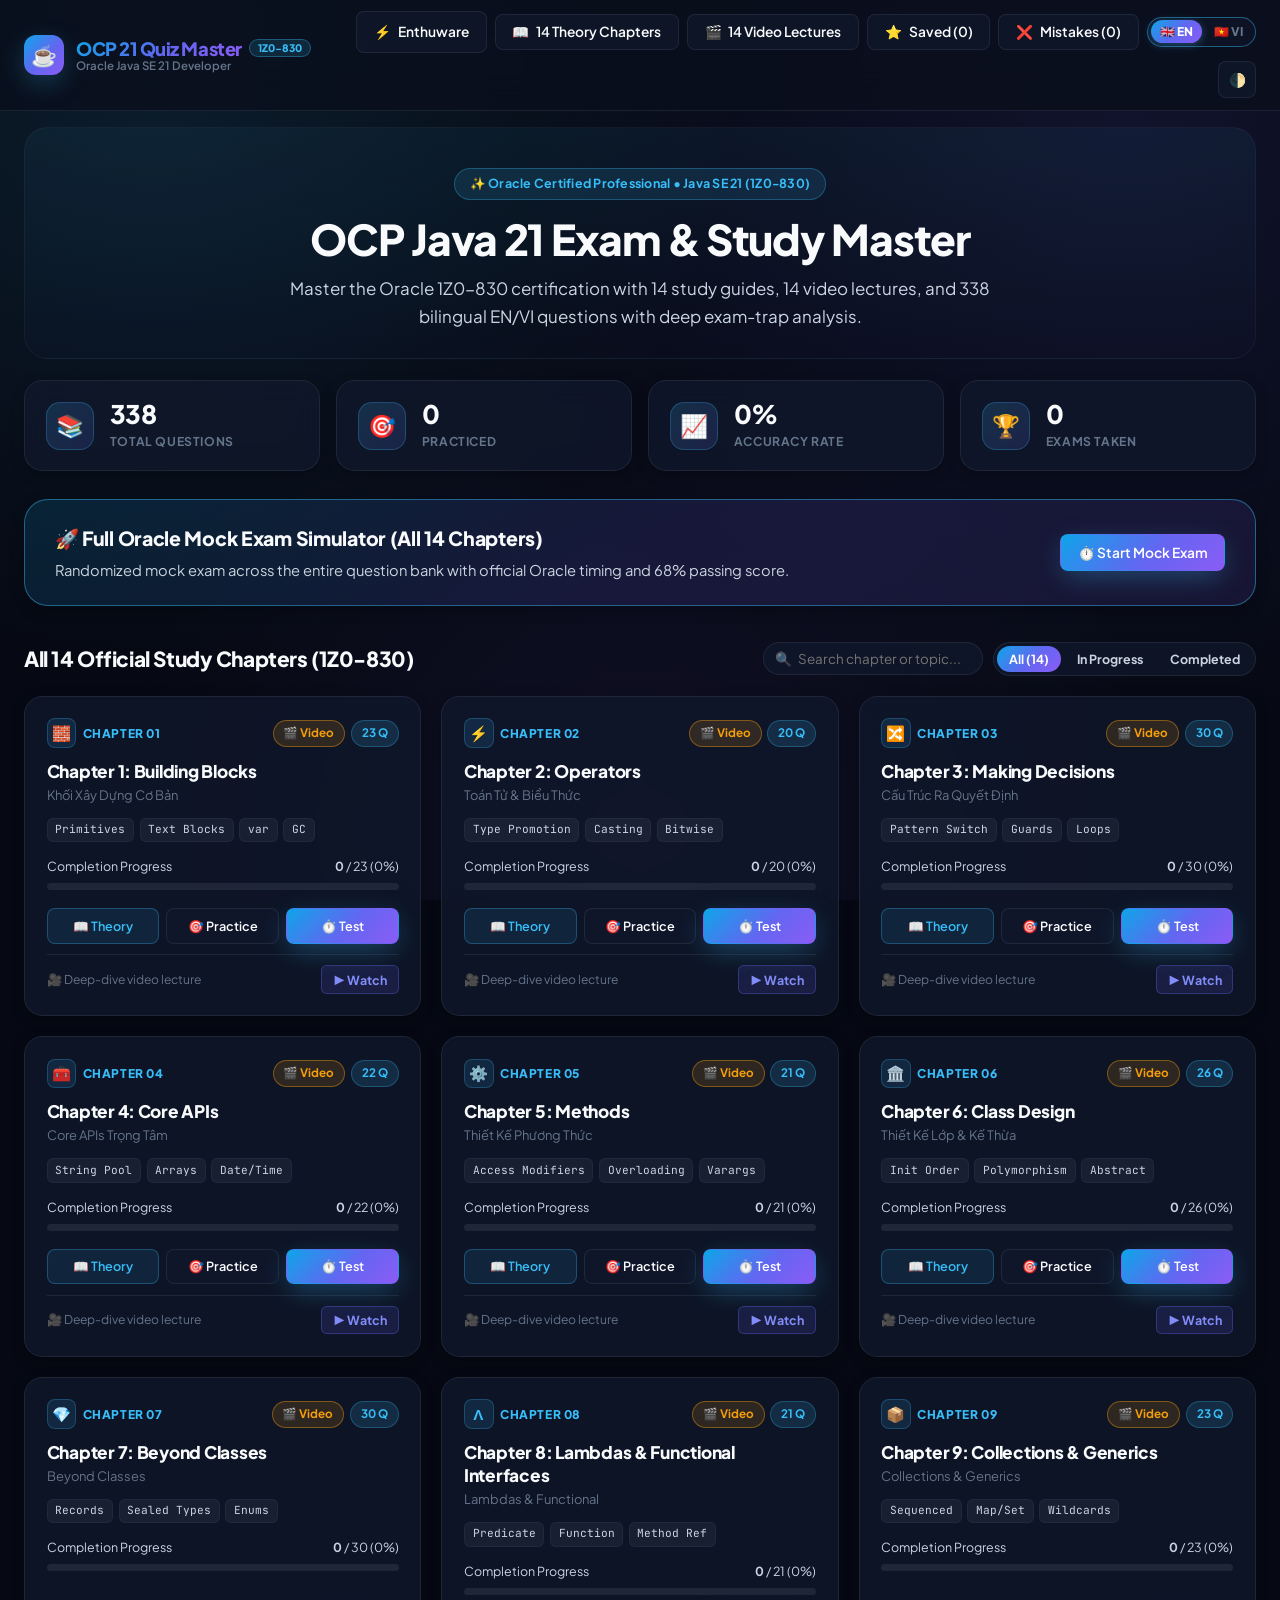
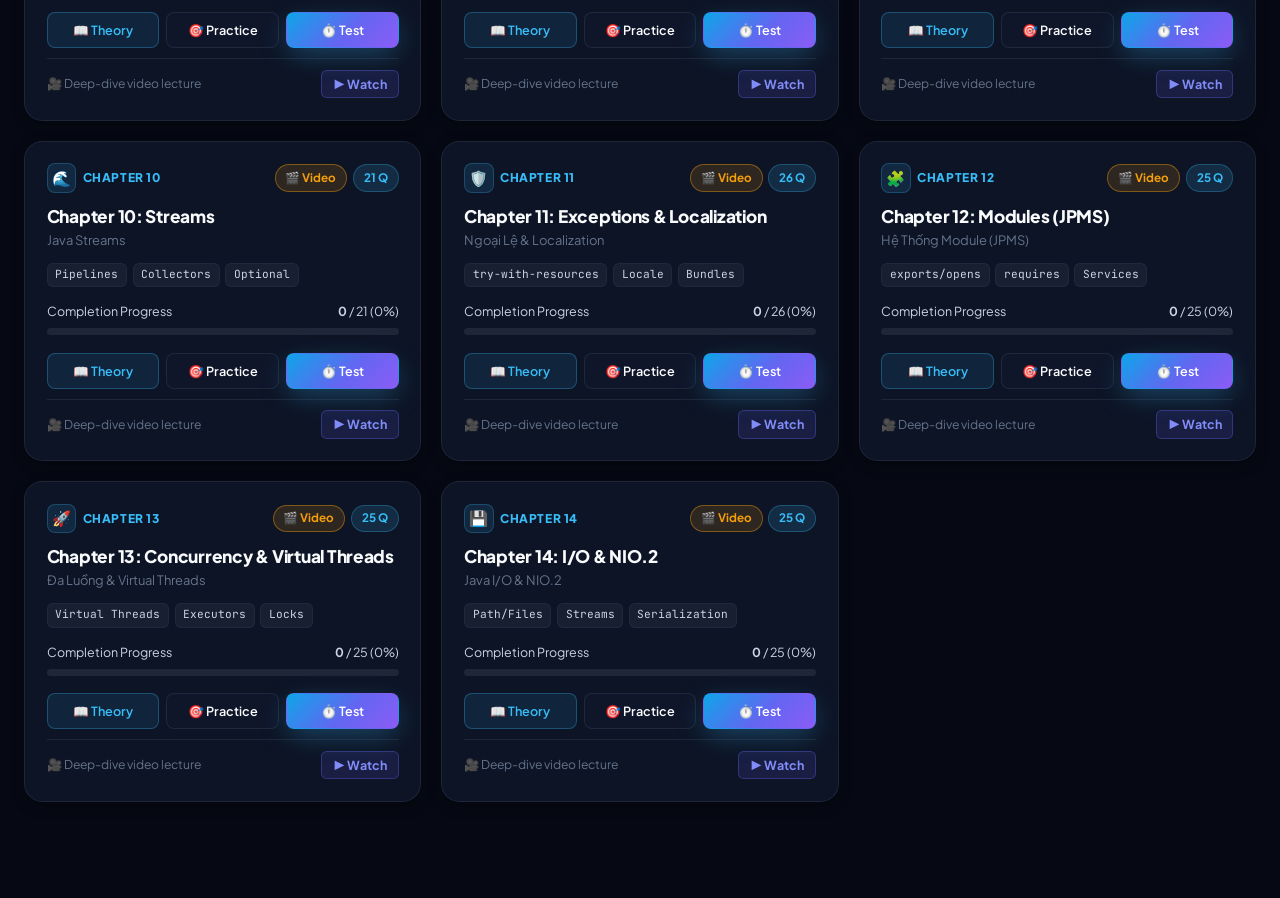
==== commit fdb50ca2: "feat(ui): redesign modern Aurora UI and split CSS/JS into clean modular files" ====
--- a/quiz-app/index.html
+++ b/quiz-app/index.html
@@ -9,11 +9,15 @@
   <!-- Fonts -->
   <link rel="preconnect" href="https://fonts.googleapis.com">
   <link rel="preconnect" href="https://fonts.gstatic.com" crossorigin>
-  <link href="https://fonts.googleapis.com/css2?family=Inter:wght@400;500;600;700;800;900&family=JetBrains+Mono:wght@400;500;600;700&display=swap" rel="stylesheet">
+  <link href="https://fonts.googleapis.com/css2?family=Plus+Jakarta+Sans:wght@400;500;600;700;800&family=JetBrains+Mono:wght@400;500;600;700&display=swap" rel="stylesheet">
   
-  <!-- CSS -->
+  <!-- Modular CSS -->
   <link rel="stylesheet" href="lib/prism.css">
-  <link rel="stylesheet" href="css/styles.css?v=3.0.0">
+  <link rel="stylesheet" href="css/variables.css?v=3.1.0">
+  <link rel="stylesheet" href="css/layout.css?v=3.1.0">
+  <link rel="stylesheet" href="css/components.css?v=3.1.0">
+  <link rel="stylesheet" href="css/modals.css?v=3.1.0">
+  <link rel="stylesheet" href="css/responsive.css?v=3.1.0">
 </head>
 <body>
 
@@ -23,8 +27,11 @@
       <a class="brand" id="brand-logo" href="#" title="Về trang chủ / Home">
         <div class="brand-icon">☕</div>
         <div class="brand-text-wrap">
-          <span class="brand-title">OCP 21 Quiz Master</span>
-          <span class="brand-badge">1Z0-830</span>
+          <div class="brand-title-row">
+            <span class="brand-title">OCP 21 Quiz Master</span>
+            <span class="brand-badge">1Z0-830</span>
+          </div>
+          <span class="brand-subtitle">Oracle Java SE 21 Developer</span>
         </div>
       </a>
 
@@ -44,8 +51,9 @@
         <button class="btn btn-secondary nav-btn" id="btn-open-mistakes" title="Xem sổ tay câu hỏi làm sai">
           <span>❌</span> <span class="nav-btn-label"><span data-i18n="nav.mistakes">Câu sai</span> (<span id="mistake-count-badge">0</span>)</span>
         </button>
-        <button class="btn btn-secondary nav-btn lang-switch-btn" id="btn-toggle-lang" title="Chuyển đổi ngôn ngữ VI / EN (Phím L)">
-          <span id="lang-toggle-flag">🇬🇧</span> <span id="lang-toggle-label">EN</span>
+        <button class="lang-segmented-btn" id="btn-toggle-lang" title="Chuyển đổi ngôn ngữ VI / EN (Phím L)">
+          <span class="lang-seg-opt" id="lang-seg-en">🇬🇧 EN</span>
+          <span class="lang-seg-opt" id="lang-seg-vi">🇻🇳 VI</span>
         </button>
         <button class="btn btn-icon" id="btn-toggle-theme" title="Chuyển chế độ Sáng / Tối">
           🌓
@@ -61,8 +69,8 @@
     <section id="dashboard-view" class="view active">
       <div class="hero">
         <div class="hero-pill" data-i18n="hero.badge">✨ Oracle Certified Professional • Java SE 21 (1Z0-830)</div>
-        <h1 data-i18n="hero.title">Ôn Luyện Trắc Nghiệm OCP Java 21</h1>
-        <p data-i18n="hero.subtitle">Hệ thống ôn thi chuẩn hóa toàn diện 14 chương kiến thức trọng tâm (338 câu hỏi song ngữ Anh - Việt) kèm phân tích bẫy đề thi chuyên sâu.</p>
+        <h1 data-i18n="hero.title">Hệ Thống Luyện Thi OCP Java 21</h1>
+        <p data-i18n="hero.subtitle">Chinh phục chứng chỉ Oracle 1Z0-830 với 14 chương lý thuyết, 14 video bài giảng và 338 câu hỏi trắc nghiệm song ngữ Anh - Việt kèm phân tích bẫy thi chuyên sâu.</p>
       </div>
 
       <!-- Stats Ribbon -->
@@ -71,14 +79,14 @@
           <div class="stat-icon">📚</div>
           <div class="stat-content">
             <h3 id="stat-total-questions">338</h3>
-            <span data-i18n="stats.total">Tổng số câu hỏi</span>
+            <span data-i18n="stats.total">Tổng câu hỏi</span>
           </div>
         </div>
         <div class="stat-card">
           <div class="stat-icon">🎯</div>
           <div class="stat-content">
             <h3 id="stat-attempted-questions">0</h3>
-            <span data-i18n="stats.attempted">Câu đã luyện tập</span>
+            <span data-i18n="stats.attempted">Đã luyện tập</span>
           </div>
         </div>
         <div class="stat-card">
@@ -100,17 +108,31 @@
       <!-- Quick Action: Comprehensive Mock Exam -->
       <div class="quick-exam-banner">
         <div class="quick-exam-info">
-          <h2 data-i18n="banner.title">🚀 Thử Sức Với Kỳ Thi Tổng Hợp (Tất cả các chương)</h2>
-          <p data-i18n="banner.desc">Đề thi mô phỏng ngẫu nhiên từ toàn bộ 14 chương, tính giờ chuẩn Oracle với ngưỡng đỗ 68%.</p>
+          <h2 data-i18n="banner.title">🚀 Kỳ Thi Thử Tổng Hợp Chuẩn Oracle (Full 14 Chương)</h2>
+          <p data-i18n="banner.desc">Đề thi mô phỏng ngẫu nhiên từ toàn bộ ngân hàng câu hỏi, tính giờ chuẩn Oracle với ngưỡng đỗ 68%.</p>
         </div>
         <button class="btn btn-primary quick-exam-cta" id="btn-quick-full-exam" data-i18n="banner.cta">
-          ⏱️ Bắt Đầu Thi Thử Ngay
-        </button>
-      </div>
-
-      <!-- Chapters Section -->
-      <div class="section-title">
-        <h2 data-i18n="dashboard.chaptersTitle">Danh Sách 14 Chương Kiến Thức Toàn Diện (Study Chapters)</h2>
+          ⏱️ Thi Thử Ngay
+        </button>
+      </div>
+
+      <!-- Chapters Toolbar (Title + Search + Filter Pills) -->
+      <div class="dashboard-toolbar">
+        <div class="section-title" style="margin-bottom: 0;">
+          <h2 data-i18n="dashboard.chaptersTitle">Lộ Trình 14 Chương Trọng Tâm (Study Chapters)</h2>
+        </div>
+
+        <div class="chapter-controls">
+          <div class="chapter-search-box">
+            <span>🔍</span>
+            <input type="text" id="chapter-search-input" data-i18n-placeholder="dashboard.searchPlaceholder" placeholder="Tìm chương hoặc chủ đề..." autocomplete="off">
+          </div>
+          <div class="chapter-filter-pills" id="chapter-filter-pills">
+            <button type="button" class="filter-pill-btn active" data-ch-filter="all" data-i18n="dashboard.filterAll">Tất cả (14)</button>
+            <button type="button" class="filter-pill-btn" data-ch-filter="progress" data-i18n="dashboard.filterInProgress">Đang học</button>
+            <button type="button" class="filter-pill-btn" data-ch-filter="done" data-i18n="dashboard.filterCompleted">Hoàn thành</button>
+          </div>
+        </div>
       </div>
 
       <div class="chapter-grid" id="chapter-cards-container">
@@ -162,7 +184,7 @@
 
       <!-- 2-COLUMN SPLIT LAYOUT -->
       <div class="split-layout-container">
-        <!-- LEFT PANE: QUESTION & JAVA CODE -->
+        <!-- LEFT PANE: QUESTION & IDE JAVA CODE -->
         <div class="split-left-pane">
           <div class="pane-top-meta">
             <span class="badge badge-info" id="practice-type-badge">Chọn 1 đáp án</span>
@@ -180,10 +202,16 @@
             <!-- Question text -->
           </div>
 
-          <!-- Code Snippet Area -->
+          <!-- IDE Code Snippet Area -->
           <div id="practice-code-container" class="code-snippet-wrap" style="display: none;">
-            <div class="pane-label" style="margin-bottom: 0.35rem;" data-i18n="common.javaCode">
-              💻 Đoạn mã nguồn Java:
+            <div class="ide-window-bar">
+              <div class="ide-dots">
+                <span class="ide-dot red"></span>
+                <span class="ide-dot yellow"></span>
+                <span class="ide-dot green"></span>
+              </div>
+              <span class="ide-filename" data-i18n="common.javaCode">Snippet.java</span>
+              <button type="button" class="btn-copy-snippet" id="btn-copy-practice-code" data-i18n="common.copyCode">📋 Sao chép</button>
             </div>
             <pre><code class="language-java" id="practice-code-block"></code></pre>
           </div>
@@ -234,7 +262,7 @@
         <div class="quiz-meta">
           <button class="btn btn-secondary btn-sm" id="btn-exam-quit" data-i18n="exam.quit">← Thoát phòng thi</button>
           <div class="quiz-meta-titles">
-            <div id="exam-title-display" class="quiz-chapter-sub" data-i18n="exam.roomTitle">Thi thử OCP Java 21</div>
+            <div id="exam-title-display" class="quiz-chapter-sub" data-i18n="exam.roomTitle">Phòng Thi OCP Java 21</div>
             <div class="quiz-question-counter"><span data-i18n="common.question">Câu hỏi</span> <span id="exam-current-index">1</span> / <span id="exam-total-count">25</span></div>
           </div>
         </div>
@@ -253,7 +281,7 @@
         <!-- Main Exam Question Area -->
         <div class="exam-main">
           <div class="split-layout-container" style="margin-bottom: 0;">
-            <!-- Left Pane: Prompt & Java Code -->
+            <!-- Left Pane: Prompt & IDE Java Code -->
             <div class="split-left-pane">
               <div class="pane-top-meta">
                 <span class="badge badge-info" id="exam-type-badge">Chọn tất cả đáp án đúng</span>
@@ -270,8 +298,14 @@
               <div class="question-prompt" id="exam-prompt-text"></div>
 
               <div id="exam-code-container" class="code-snippet-wrap" style="display: none;">
-                <div class="pane-label" style="margin-bottom: 0.35rem;" data-i18n="common.javaCode">
-                  💻 Đoạn mã nguồn Java:
+                <div class="ide-window-bar">
+                  <div class="ide-dots">
+                    <span class="ide-dot red"></span>
+                    <span class="ide-dot yellow"></span>
+                    <span class="ide-dot green"></span>
+                  </div>
+                  <span class="ide-filename" data-i18n="common.javaCode">Snippet.java</span>
+                  <button type="button" class="btn-copy-snippet" id="btn-copy-exam-code" data-i18n="common.copyCode">📋 Sao chép</button>
                 </div>
                 <pre><code class="language-java" id="exam-code-block"></code></pre>
               </div>
@@ -337,9 +371,7 @@
     <!-- VIEW 4: EXAM RESULT VIEW -->
     <section id="result-view" class="view">
       <div class="result-card">
-        <div class="pass-status" id="result-pass-badge">
-          <!-- PASSED or FAILED -->
-        </div>
+        <div class="pass-status" id="result-pass-badge"></div>
 
         <div style="font-size: 1.1rem; color: var(--text-secondary);" data-i18n="result.yourScore">Điểm số của bạn:</div>
         <div class="score-badge" id="result-score-percent">85%</div>
@@ -351,9 +383,7 @@
         <!-- Chapter Breakdown -->
         <div class="result-breakdown-box">
           <h4 style="font-size: 1rem; font-weight: 700; margin-bottom: 1rem;" data-i18n="result.breakdownTitle">Phân Tích Chi Tiết Theo Từng Chương:</h4>
-          <div id="result-chapter-breakdown" style="display: flex; flex-direction: column; gap: 0.75rem;">
-            <!-- Rendered by JS -->
-          </div>
+          <div id="result-chapter-breakdown" style="display: flex; flex-direction: column; gap: 0.75rem;"></div>
         </div>
 
         <div style="display: flex; justify-content: center; gap: 1rem; flex-wrap: wrap;">
@@ -364,8 +394,10 @@
 
       <!-- Detailed Review Section -->
       <div id="exam-review-section" style="margin-top: 2rem;">
-        <div class="section-title review-section-header">
-          <h2 data-i18n="result.detailedTitle">Chi Tiết Từng Câu Hỏi & Đáp Án</h2>
+        <div class="dashboard-toolbar">
+          <div class="section-title" style="margin-bottom: 0;">
+            <h2 data-i18n="result.detailedTitle">Chi Tiết Từng Câu Hỏi & Đáp Án</h2>
+          </div>
           <div class="review-filters" id="review-filters">
             <button class="btn btn-secondary btn-sm active" data-filter="all" data-i18n="result.filterAll">Tất cả</button>
             <button class="btn btn-secondary btn-sm" data-filter="wrong" data-i18n="result.filterWrong">❌ Câu làm sai</button>
@@ -374,9 +406,7 @@
           </div>
         </div>
 
-        <div id="review-questions-list" style="display: flex; flex-direction: column; gap: 1.25rem; margin-bottom: 3rem;">
-          <!-- Review questions rendered dynamically -->
-        </div>
+        <div id="review-questions-list" style="display: flex; flex-direction: column; gap: 1.25rem; margin-bottom: 3rem;"></div>
       </div>
     </section>
 
@@ -391,20 +421,16 @@
       </div>
 
       <div style="display: flex; flex-direction: column; gap: 1.25rem;">
-        <!-- Chapters selection -->
         <div>
           <div style="display: flex; justify-content: space-between; align-items: center; margin-bottom: 0.5rem; gap: 0.5rem;">
-            <label style="font-weight: 600;" data-i18n="modalExam.selectChapters">1. Chọn các chương muốn thi:</label>
+            <label style="font-weight: 700;" data-i18n="modalExam.selectChapters">1. Chọn các chương muốn thi:</label>
             <button class="btn btn-secondary btn-sm" id="btn-toggle-all-chapters" style="padding: 0.25rem 0.65rem; font-size: 0.78rem;" data-i18n="modalExam.deselectAll">Bỏ chọn tất cả</button>
           </div>
-          <div id="modal-chapters-list" class="modal-chapters-scroll">
-            <!-- Chapter checkboxes -->
-          </div>
-        </div>
-
-        <!-- Question count selection -->
+          <div id="modal-chapters-list" class="modal-chapters-scroll"></div>
+        </div>
+
         <div>
-          <label style="font-weight: 600; display: block; margin-bottom: 0.5rem;" data-i18n="modalExam.questionCount">2. Số lượng câu hỏi:</label>
+          <label style="font-weight: 700; display: block; margin-bottom: 0.5rem;" data-i18n="modalExam.questionCount">2. Số lượng câu hỏi:</label>
           <div class="modal-radio-group">
             <label class="modal-radio-pill">
               <input type="radio" name="modal-q-count" value="15"> <span data-i18n="modalExam.q15">15 câu (Nhanh)</span>
@@ -421,9 +447,8 @@
           </div>
         </div>
 
-        <!-- Time limit selection -->
         <div>
-          <label style="font-weight: 600; display: block; margin-bottom: 0.5rem;" data-i18n="modalExam.timeLimit">3. Thời gian làm bài:</label>
+          <label style="font-weight: 700; display: block; margin-bottom: 0.5rem;" data-i18n="modalExam.timeLimit">3. Thời gian làm bài:</label>
           <div class="modal-radio-group">
             <label class="modal-radio-pill">
               <input type="radio" name="modal-timer" value="standard" checked> <span data-i18n="modalExam.tStandard">Chuẩn Oracle (2.5 phút/câu)</span>
@@ -452,9 +477,7 @@
         <button class="close-modal-btn" id="btn-close-list-modal">&times;</button>
       </div>
 
-      <div id="list-modal-content" style="max-height: 400px; overflow-y: auto; display: flex; flex-direction: column; gap: 0.75rem;">
-        <!-- Items listed here -->
-      </div>
+      <div id="list-modal-content" style="max-height: 400px; overflow-y: auto; display: flex; flex-direction: column; gap: 0.75rem;"></div>
 
       <div style="margin-top: 1.5rem; display: flex; gap: 1rem;">
         <button class="btn btn-primary" id="btn-practice-modal-items" style="flex: 1;">
@@ -485,14 +508,11 @@
         </video>
       </div>
 
-      <!-- Video Chapter Selector Tabs -->
       <div class="video-playlist-bar">
         <div style="font-size: 0.78rem; font-weight: 700; color: var(--text-muted); text-transform: uppercase; margin-bottom: 0.5rem; letter-spacing: 0.05em;" data-i18n="video.playlistTitle">
           📑 Danh sách bài giảng theo chương:
         </div>
-        <div class="video-chapter-tabs" id="video-chapter-tabs">
-          <!-- Dynamically populated buttons -->
-        </div>
+        <div class="video-chapter-tabs" id="video-chapter-tabs"></div>
       </div>
     </div>
   </div>
@@ -500,7 +520,6 @@
   <!-- MODAL: THEORY READER (MODERN DOCS LAYOUT) -->
   <div class="modal-overlay" id="theory-modal">
     <div class="modal-content theory-modal-content">
-      <!-- Top Bar -->
       <div class="theory-top-bar">
         <div class="theory-top-left">
           <button class="btn-sidebar-toggle" id="btn-toggle-theory-sidebar" title="Ẩn / Hiện danh mục 14 chương" aria-label="Toggle Sidebar">
@@ -532,9 +551,8 @@
         </div>
       </div>
 
-      <!-- Main Split Layout -->
       <div class="theory-main-layout" id="theory-main-layout">
-        <!-- Mobile Backdrop Overlay for Smooth Sidebar Closing -->
+        <!-- Mobile Backdrop Overlay -->
         <div class="theory-sidebar-backdrop" id="theory-sidebar-backdrop"></div>
 
         <!-- Left Sidebar: 14 Chapters -->
@@ -546,31 +564,28 @@
               <button type="button" class="btn-close-theory-drawer" id="btn-close-theory-drawer" title="Thu gọn danh mục" aria-label="Close sidebar">&times;</button>
             </div>
           </div>
-          <div class="theory-chapter-list" id="theory-chapter-tabs">
-            <!-- Dynamically populated 14 items -->
-          </div>
+          <div class="theory-chapter-list" id="theory-chapter-tabs"></div>
         </aside>
 
         <!-- Right Content Area -->
         <main class="theory-reader-container" id="theory-reader-container">
           <div class="theory-content-wrapper">
-            <div id="theory-content-body" class="markdown-body">
-              <!-- Rendered Markdown Theory -->
-            </div>
-          </div>
-          <!-- Scroll to top button -->
+            <div id="theory-content-body" class="markdown-body"></div>
+          </div>
           <button class="btn-theory-scroll-top" id="btn-theory-scroll-top" title="Cuộn lên đầu trang">↑</button>
         </main>
       </div>
     </div>
   </div>
 
-  <!-- Scripts -->
-  <script src="lib/prism.js?v=3.0.0"></script>
-  <script src="lib/marked.min.js?v=3.0.0"></script>
-  <script src="js/quiz-data.js?v=3.0.0"></script>
-  <script src="js/theory-data.js?v=3.0.0"></script>
-  <script src="js/storage.js?v=3.0.0"></script>
-  <script src="js/app.js?v=3.0.0"></script>
+  <!-- Modular Scripts -->
+  <script src="lib/prism.js?v=3.1.0"></script>
+  <script src="lib/marked.min.js?v=3.1.0"></script>
+  <script src="js/quiz-data.js?v=3.1.0"></script>
+  <script src="js/theory-data.js?v=3.1.0"></script>
+  <script src="js/storage.js?v=3.1.0"></script>
+  <script src="js/i18n.js?v=3.1.0"></script>
+  <script src="js/theory-viewer.js?v=3.1.0"></script>
+  <script src="js/app.js?v=3.1.0"></script>
 </body>
 </html>
--- a/quiz-app/css/variables.css
+++ b/quiz-app/css/variables.css
@@ -0,0 +1,109 @@
+/* ==========================================================================
+   OCP 21 Quiz Master - Design Tokens & Theme Variables (variables.css)
+   ========================================================================== */
+
+:root {
+  --font-main: 'Plus Jakarta Sans', 'Inter', -apple-system, BlinkMacSystemFont, 'Segoe UI', Roboto, sans-serif;
+  --font-mono: 'JetBrains Mono', 'Fira Code', Consolas, Monaco, monospace;
+
+  /* Aurora Dark Theme (Default) */
+  --bg-primary: #060913;
+  --bg-secondary: #0d1324;
+  --bg-elevated: #131c33;
+  --bg-card: rgba(17, 25, 44, 0.75);
+  --bg-card-hover: rgba(24, 35, 62, 0.92);
+  --bg-glass: rgba(10, 15, 29, 0.82);
+
+  --border-color: rgba(148, 163, 184, 0.12);
+  --border-subtle: rgba(148, 163, 184, 0.07);
+  --border-highlight: rgba(56, 189, 248, 0.45);
+
+  --text-primary: #f8fafc;
+  --text-secondary: #cbd5e1;
+  --text-muted: #64748b;
+
+  --accent-primary: #38bdf8;
+  --accent-secondary: #818cf8;
+  --accent-gradient: linear-gradient(135deg, #0ea5e9 0%, #6366f1 55%, #8b5cf6 100%);
+  --accent-glow: 0 8px 28px -4px rgba(56, 189, 248, 0.35);
+
+  --success: #10b981;
+  --success-bg: rgba(16, 185, 129, 0.13);
+  --success-border: rgba(16, 185, 129, 0.42);
+
+  --danger: #f43f5e;
+  --danger-bg: rgba(244, 63, 94, 0.13);
+  --danger-border: rgba(244, 63, 94, 0.42);
+
+  --warning: #f59e0b;
+  --warning-bg: rgba(245, 158, 11, 0.14);
+  --warning-border: rgba(245, 158, 11, 0.42);
+
+  --shadow-sm: 0 4px 14px rgba(0, 0, 0, 0.25);
+  --shadow-md: 0 12px 32px rgba(0, 0, 0, 0.4);
+  --shadow-lg: 0 24px 54px rgba(0, 0, 0, 0.6);
+
+  --radius-xs: 0.35rem;
+  --radius-sm: 0.5rem;
+  --radius-md: 0.85rem;
+  --radius-lg: 1.15rem;
+  --radius-xl: 1.5rem;
+  --radius-full: 9999px;
+
+  --ease-spring: cubic-bezier(0.22, 1, 0.36, 1);
+}
+
+[data-theme="light"] {
+  --bg-primary: #f4f7fb;
+  --bg-secondary: #ffffff;
+  --bg-elevated: #f8fafc;
+  --bg-card: rgba(255, 255, 255, 0.88);
+  --bg-card-hover: #ffffff;
+  --bg-glass: rgba(255, 255, 255, 0.88);
+
+  --border-color: rgba(15, 23, 42, 0.09);
+  --border-subtle: rgba(15, 23, 42, 0.05);
+  --border-highlight: rgba(2, 132, 199, 0.4);
+
+  --text-primary: #0f172a;
+  --text-secondary: #334155;
+  --text-muted: #64748b;
+
+  --accent-primary: #0284c7;
+  --accent-secondary: #4f46e5;
+  --accent-gradient: linear-gradient(135deg, #0284c7 0%, #4f46e5 60%, #7c3aed 100%);
+  --accent-glow: 0 8px 24px -4px rgba(2, 132, 199, 0.25);
+
+  --shadow-sm: 0 2px 10px rgba(15, 23, 42, 0.05);
+  --shadow-md: 0 12px 30px rgba(15, 23, 42, 0.08);
+  --shadow-lg: 0 24px 48px rgba(15, 23, 42, 0.14);
+}
+
+/* Global Reset */
+*, *::before, *::after {
+  box-sizing: border-box;
+  margin: 0;
+  padding: 0;
+}
+
+html {
+  -webkit-text-size-adjust: 100%;
+  scroll-behavior: smooth;
+}
+
+body {
+  font-family: var(--font-main);
+  background-color: var(--bg-primary);
+  color: var(--text-primary);
+  line-height: 1.6;
+  min-height: 100vh;
+  display: flex;
+  flex-direction: column;
+  overflow-x: hidden;
+  background-image:
+    radial-gradient(circle at 12% 8%, rgba(56, 189, 248, 0.11) 0%, transparent 42%),
+    radial-gradient(circle at 88% 14%, rgba(99, 102, 241, 0.11) 0%, transparent 45%),
+    radial-gradient(circle at 50% 92%, rgba(139, 92, 246, 0.08) 0%, transparent 50%);
+  background-attachment: fixed;
+  transition: background-color 0.25s ease, color 0.18s ease;
+}
--- a/quiz-app/css/layout.css
+++ b/quiz-app/css/layout.css
@@ -0,0 +1,375 @@
+/* ==========================================================================
+   OCP 21 Quiz Master - App Shell, Header, Hero & Dashboard Layout (layout.css)
+   ========================================================================== */
+
+.container {
+  width: 100%;
+  max-width: 1400px;
+  margin: 0 auto;
+  padding: 0 1.5rem;
+}
+
+.main-container {
+  flex: 1;
+  padding-bottom: 3.5rem;
+}
+
+/* View Switching */
+.view {
+  display: none;
+  animation: viewEnter 0.28s var(--ease-spring);
+}
+
+.view.active {
+  display: block;
+}
+
+@keyframes viewEnter {
+  from { opacity: 0; transform: translateY(8px); }
+  to { opacity: 1; transform: translateY(0); }
+}
+
+/* Sticky Glass Header */
+header {
+  position: sticky;
+  top: 0;
+  z-index: 100;
+  background: var(--bg-glass);
+  backdrop-filter: blur(20px);
+  -webkit-backdrop-filter: blur(20px);
+  border-bottom: 1px solid var(--border-color);
+  padding: 0.7rem 0;
+}
+
+.nav-wrapper {
+  display: flex;
+  align-items: center;
+  justify-content: space-between;
+  gap: 1rem;
+}
+
+.brand {
+  display: flex;
+  align-items: center;
+  gap: 0.75rem;
+  cursor: pointer;
+  text-decoration: none;
+  color: inherit;
+  flex-shrink: 0;
+}
+
+.brand-icon {
+  width: 2.5rem;
+  height: 2.5rem;
+  border-radius: 12px;
+  background: var(--accent-gradient);
+  display: flex;
+  align-items: center;
+  justify-content: center;
+  font-size: 1.3rem;
+  box-shadow: var(--accent-glow);
+  flex-shrink: 0;
+}
+
+.brand-text-wrap {
+  display: flex;
+  flex-direction: column;
+  line-height: 1.15;
+}
+
+.brand-title-row {
+  display: flex;
+  align-items: center;
+  gap: 0.45rem;
+}
+
+.brand-title {
+  font-size: 1.15rem;
+  font-weight: 800;
+  letter-spacing: -0.025em;
+  background: var(--accent-gradient);
+  -webkit-background-clip: text;
+  -webkit-text-fill-color: transparent;
+  white-space: nowrap;
+}
+
+.brand-subtitle {
+  font-size: 0.72rem;
+  color: var(--text-muted);
+  font-weight: 600;
+}
+
+.brand-badge {
+  font-size: 0.65rem;
+  padding: 0.12rem 0.5rem;
+  border-radius: var(--radius-full);
+  background: rgba(56, 189, 248, 0.14);
+  border: 1px solid rgba(56, 189, 248, 0.35);
+  color: var(--accent-primary);
+  font-weight: 800;
+  text-transform: uppercase;
+  white-space: nowrap;
+}
+
+.nav-actions {
+  display: flex;
+  align-items: center;
+  gap: 0.5rem;
+  flex-wrap: wrap;
+  justify-content: flex-end;
+}
+
+/* Segmented Language Switcher */
+.lang-segmented-btn {
+  display: inline-flex;
+  align-items: center;
+  background: var(--bg-secondary);
+  border: 1px solid var(--border-highlight);
+  border-radius: var(--radius-full);
+  padding: 0.18rem;
+  cursor: pointer;
+  gap: 0.15rem;
+  font-family: inherit;
+}
+
+.lang-seg-opt {
+  padding: 0.25rem 0.58rem;
+  border-radius: var(--radius-full);
+  font-size: 0.75rem;
+  font-weight: 800;
+  color: var(--text-muted);
+  transition: all 0.2s var(--ease-spring);
+}
+
+.lang-seg-opt.active {
+  background: var(--accent-gradient);
+  color: #ffffff;
+  box-shadow: 0 2px 8px rgba(56, 189, 248, 0.35);
+}
+
+/* Hero Banner */
+.hero {
+  position: relative;
+  padding: 2.5rem 1.5rem 1.75rem;
+  text-align: center;
+  margin-top: 1rem;
+  border-radius: var(--radius-xl);
+  background: linear-gradient(180deg, rgba(56, 189, 248, 0.06) 0%, rgba(99, 102, 241, 0.02) 100%);
+  border: 1px solid var(--border-subtle);
+}
+
+.hero-pill {
+  display: inline-flex;
+  align-items: center;
+  gap: 0.45rem;
+  padding: 0.32rem 0.95rem;
+  border-radius: var(--radius-full);
+  background: rgba(56, 189, 248, 0.12);
+  border: 1px solid rgba(56, 189, 248, 0.3);
+  color: var(--accent-primary);
+  font-size: 0.78rem;
+  font-weight: 700;
+  margin-bottom: 0.9rem;
+  letter-spacing: 0.02em;
+}
+
+.hero h1 {
+  font-size: clamp(1.75rem, 3.8vw, 2.65rem);
+  font-weight: 800;
+  letter-spacing: -0.03em;
+  margin-bottom: 0.65rem;
+  line-height: 1.2;
+}
+
+.hero p {
+  color: var(--text-secondary);
+  font-size: clamp(0.94rem, 1.6vw, 1.06rem);
+  max-width: 720px;
+  margin: 0 auto;
+}
+
+/* Stats Ribbon */
+.stats-ribbon {
+  display: grid;
+  grid-template-columns: repeat(4, 1fr);
+  gap: 1rem;
+  margin: 1.35rem 0 1.75rem;
+}
+
+.stat-card {
+  background: var(--bg-card);
+  border: 1px solid var(--border-color);
+  border-radius: var(--radius-lg);
+  padding: 1.2rem 1.3rem;
+  backdrop-filter: blur(14px);
+  display: flex;
+  align-items: center;
+  gap: 1rem;
+  box-shadow: var(--shadow-sm);
+  min-width: 0;
+  position: relative;
+  overflow: hidden;
+  transition: transform 0.2s var(--ease-spring), border-color 0.2s ease;
+}
+
+.stat-card:hover {
+  transform: translateY(-2px);
+  border-color: var(--border-highlight);
+}
+
+.stat-icon {
+  width: 3rem;
+  height: 3rem;
+  border-radius: 14px;
+  background: linear-gradient(135deg, rgba(56, 189, 248, 0.16), rgba(99, 102, 241, 0.16));
+  border: 1px solid rgba(56, 189, 248, 0.25);
+  color: var(--accent-primary);
+  display: flex;
+  align-items: center;
+  justify-content: center;
+  font-size: 1.4rem;
+  flex-shrink: 0;
+}
+
+.stat-content {
+  min-width: 0;
+}
+
+.stat-content h3 {
+  font-size: 1.6rem;
+  font-weight: 800;
+  line-height: 1.1;
+  letter-spacing: -0.02em;
+}
+
+.stat-content span {
+  display: block;
+  font-size: 0.76rem;
+  color: var(--text-muted);
+  text-transform: uppercase;
+  letter-spacing: 0.05em;
+  font-weight: 700;
+  margin-top: 0.2rem;
+}
+
+/* Quick Mock Exam Spotlight Banner */
+.quick-exam-banner {
+  background: linear-gradient(135deg, rgba(14, 165, 233, 0.14) 0%, rgba(99, 102, 241, 0.14) 50%, rgba(139, 92, 246, 0.12) 100%);
+  border: 1px solid var(--border-highlight);
+  border-radius: var(--radius-xl);
+  padding: 1.4rem 1.85rem;
+  margin-bottom: 2.25rem;
+  display: flex;
+  align-items: center;
+  justify-content: space-between;
+  flex-wrap: wrap;
+  gap: 1.25rem;
+  box-shadow: var(--shadow-sm);
+  position: relative;
+  overflow: hidden;
+}
+
+.quick-exam-info {
+  flex: 1;
+  min-width: 240px;
+}
+
+.quick-exam-info h2 {
+  font-size: 1.22rem;
+  font-weight: 800;
+  margin-bottom: 0.3rem;
+  letter-spacing: -0.015em;
+}
+
+.quick-exam-info p {
+  color: var(--text-secondary);
+  font-size: 0.92rem;
+}
+
+.quick-exam-cta {
+  padding: 0.8rem 1.6rem;
+  font-size: 0.95rem;
+  border-radius: var(--radius-md);
+}
+
+/* Dashboard Toolbar (Search + Filter Pills) */
+.dashboard-toolbar {
+  display: flex;
+  align-items: center;
+  justify-content: space-between;
+  flex-wrap: wrap;
+  gap: 0.85rem;
+  margin-bottom: 1.25rem;
+}
+
+.section-title h2 {
+  font-size: 1.3rem;
+  font-weight: 800;
+  letter-spacing: -0.02em;
+}
+
+.chapter-controls {
+  display: flex;
+  align-items: center;
+  gap: 0.65rem;
+  flex-wrap: wrap;
+}
+
+.chapter-search-box {
+  position: relative;
+  display: flex;
+  align-items: center;
+}
+
+.chapter-search-box span {
+  position: absolute;
+  left: 0.75rem;
+  font-size: 0.85rem;
+  opacity: 0.6;
+  pointer-events: none;
+}
+
+.chapter-search-box input {
+  padding: 0.45rem 0.85rem 0.45rem 2.15rem;
+  border-radius: var(--radius-full);
+  border: 1px solid var(--border-color);
+  background: var(--bg-card);
+  color: var(--text-primary);
+  font-family: inherit;
+  font-size: 0.84rem;
+  width: 220px;
+  outline: none;
+  transition: border-color 0.2s ease, width 0.2s ease;
+}
+
+.chapter-search-box input:focus {
+  border-color: var(--accent-primary);
+  width: 260px;
+}
+
+.chapter-filter-pills {
+  display: inline-flex;
+  background: var(--bg-card);
+  border: 1px solid var(--border-color);
+  border-radius: var(--radius-full);
+  padding: 0.2rem;
+  gap: 0.2rem;
+}
+
+.filter-pill-btn {
+  background: transparent;
+  border: none;
+  color: var(--text-secondary);
+  padding: 0.3rem 0.75rem;
+  border-radius: var(--radius-full);
+  font-size: 0.78rem;
+  font-weight: 700;
+  font-family: inherit;
+  cursor: pointer;
+  transition: all 0.18s ease;
+}
+
+.filter-pill-btn.active {
+  background: var(--accent-gradient);
+  color: #fff;
+}
--- a/quiz-app/css/components.css
+++ b/quiz-app/css/components.css
@@ -0,0 +1,998 @@
+/* ==========================================================================
+   OCP 21 Quiz Master - UI Components, Cards, IDE Code & Quiz Panes (components.css)
+   ========================================================================== */
+
+/* Buttons */
+.btn {
+  display: inline-flex;
+  align-items: center;
+  justify-content: center;
+  gap: 0.42rem;
+  padding: 0.55rem 1.05rem;
+  border-radius: var(--radius-sm);
+  font-weight: 600;
+  font-size: 0.86rem;
+  font-family: inherit;
+  cursor: pointer;
+  border: 1px solid transparent;
+  outline: none;
+  text-decoration: none;
+  transition: transform 0.16s var(--ease-spring), background-color 0.2s ease, border-color 0.2s ease, box-shadow 0.2s ease;
+  user-select: none;
+  white-space: nowrap;
+}
+
+.btn:disabled {
+  opacity: 0.45;
+  cursor: not-allowed;
+  transform: none !important;
+}
+
+.btn-sm {
+  padding: 0.38rem 0.78rem;
+  font-size: 0.8rem;
+  border-radius: var(--radius-xs);
+}
+
+.btn-primary {
+  background: var(--accent-gradient);
+  color: #ffffff;
+  box-shadow: var(--accent-glow);
+}
+
+.btn-primary:hover:not(:disabled) {
+  filter: brightness(1.08);
+  transform: translateY(-1px);
+}
+
+.btn-secondary {
+  background: var(--bg-card);
+  color: var(--text-primary);
+  border-color: var(--border-color);
+}
+
+.btn-secondary:hover:not(:disabled) {
+  background: var(--bg-card-hover);
+  border-color: var(--border-highlight);
+}
+
+.btn-secondary.active {
+  background: rgba(56, 189, 248, 0.15);
+  border-color: var(--accent-primary);
+  color: var(--accent-primary);
+}
+
+.btn-icon {
+  width: 2.35rem;
+  height: 2.35rem;
+  padding: 0;
+  border-radius: var(--radius-sm);
+  background: var(--bg-card);
+  border: 1px solid var(--border-color);
+  color: var(--text-primary);
+  flex-shrink: 0;
+}
+
+.btn-icon:hover {
+  background: var(--bg-card-hover);
+  border-color: var(--border-highlight);
+}
+
+/* Badges */
+.badge {
+  display: inline-flex;
+  align-items: center;
+  gap: 0.3rem;
+  padding: 0.2rem 0.62rem;
+  border-radius: var(--radius-full);
+  font-size: 0.73rem;
+  font-weight: 700;
+}
+
+.badge-info {
+  background: rgba(56, 189, 248, 0.14);
+  border: 1px solid rgba(56, 189, 248, 0.28);
+  color: var(--accent-primary);
+}
+
+.badge-warning {
+  background: var(--warning-bg);
+  border: 1px solid var(--warning-border);
+  color: var(--warning);
+}
+
+.badge-success {
+  background: var(--success-bg);
+  border: 1px solid var(--success-border);
+  color: var(--success);
+}
+
+/* Chapter Cards Grid */
+.chapter-grid {
+  display: grid;
+  grid-template-columns: repeat(auto-fill, minmax(min(100%, 330px), 1fr));
+  gap: 1.25rem;
+  margin-bottom: 2.5rem;
+}
+
+.chapter-card {
+  background: var(--bg-card);
+  border: 1px solid var(--border-color);
+  border-radius: var(--radius-lg);
+  padding: 1.35rem;
+  backdrop-filter: blur(14px);
+  box-shadow: var(--shadow-sm);
+  display: flex;
+  flex-direction: column;
+  justify-content: space-between;
+  transition: transform 0.22s var(--ease-spring), box-shadow 0.22s ease, border-color 0.22s ease;
+  min-width: 0;
+  position: relative;
+  overflow: hidden;
+}
+
+.chapter-card::before {
+  content: '';
+  position: absolute;
+  top: 0;
+  left: 0;
+  right: 0;
+  height: 3px;
+  background: var(--accent-gradient);
+  opacity: 0;
+  transition: opacity 0.2s ease;
+}
+
+.chapter-card:hover {
+  transform: translateY(-4px);
+  border-color: var(--border-highlight);
+  box-shadow: var(--shadow-md);
+}
+
+.chapter-card:hover::before {
+  opacity: 1;
+}
+
+.chapter-header {
+  display: flex;
+  justify-content: space-between;
+  align-items: center;
+  gap: 0.5rem;
+  margin-bottom: 0.75rem;
+}
+
+.chapter-num-pill {
+  display: inline-flex;
+  align-items: center;
+  gap: 0.4rem;
+  font-size: 0.75rem;
+  font-weight: 800;
+  color: var(--accent-primary);
+  text-transform: uppercase;
+  letter-spacing: 0.05em;
+}
+
+.chapter-icon-box {
+  width: 1.85rem;
+  height: 1.85rem;
+  border-radius: 8px;
+  background: rgba(56, 189, 248, 0.12);
+  border: 1px solid rgba(56, 189, 248, 0.25);
+  display: inline-flex;
+  align-items: center;
+  justify-content: center;
+  font-size: 0.95rem;
+}
+
+.chapter-title {
+  font-size: 1.08rem;
+  font-weight: 800;
+  margin-bottom: 0.22rem;
+  line-height: 1.35;
+  letter-spacing: -0.015em;
+}
+
+.chapter-sub-desc {
+  font-size: 0.81rem;
+  color: var(--text-muted);
+  margin-bottom: 0.85rem;
+  line-height: 1.35;
+}
+
+.chapter-tags-row {
+  display: flex;
+  flex-wrap: wrap;
+  gap: 0.35rem;
+  margin-bottom: 0.95rem;
+}
+
+.chapter-topic-tag {
+  font-size: 0.7rem;
+  font-family: var(--font-mono);
+  padding: 0.14rem 0.48rem;
+  border-radius: 6px;
+  background: rgba(148, 163, 184, 0.08);
+  border: 1px solid var(--border-subtle);
+  color: var(--text-secondary);
+}
+
+.progress-container {
+  margin-bottom: 1.1rem;
+}
+
+.progress-info {
+  display: flex;
+  justify-content: space-between;
+  font-size: 0.78rem;
+  color: var(--text-secondary);
+  margin-bottom: 0.38rem;
+}
+
+.progress-bar-bg {
+  width: 100%;
+  height: 7px;
+  background: rgba(148, 163, 184, 0.12);
+  border-radius: var(--radius-full);
+  overflow: hidden;
+}
+
+.progress-bar-fill {
+  height: 100%;
+  background: var(--accent-gradient);
+  border-radius: var(--radius-full);
+  width: 0%;
+  transition: width 0.45s var(--ease-spring);
+}
+
+.chapter-actions {
+  display: grid;
+  grid-template-columns: repeat(3, 1fr);
+  gap: 0.45rem;
+  margin-top: auto;
+}
+
+.chapter-actions .btn {
+  padding: 0.55rem 0.35rem;
+  font-size: 0.79rem;
+  width: 100%;
+}
+
+.btn-open-theory-ch {
+  background: rgba(56, 189, 248, 0.1);
+  border: 1px solid rgba(56, 189, 248, 0.3);
+  color: var(--accent-primary);
+}
+
+.btn-open-theory-ch:hover {
+  background: rgba(56, 189, 248, 0.22);
+  border-color: var(--accent-primary);
+  color: #fff;
+}
+
+.btn-chapter-video {
+  display: inline-flex;
+  align-items: center;
+  gap: 0.35rem;
+  font-size: 0.78rem;
+  padding: 0.32rem 0.68rem;
+  border-radius: var(--radius-xs);
+  background: rgba(99, 102, 241, 0.14);
+  border: 1px solid rgba(99, 102, 241, 0.35);
+  color: var(--accent-secondary);
+  cursor: pointer;
+  font-weight: 700;
+  font-family: inherit;
+  transition: all 0.18s ease;
+}
+
+.btn-chapter-video:hover {
+  background: rgba(99, 102, 241, 0.28);
+  color: #fff;
+}
+
+/* Practice & Exam Top Header */
+.quiz-header {
+  background: var(--bg-card);
+  border: 1px solid var(--border-color);
+  border-radius: var(--radius-lg);
+  padding: 0.9rem 1.25rem;
+  margin: 1.15rem 0;
+  display: flex;
+  align-items: center;
+  justify-content: space-between;
+  flex-wrap: wrap;
+  gap: 0.75rem;
+  backdrop-filter: blur(14px);
+}
+
+.quiz-meta {
+  display: flex;
+  align-items: center;
+  gap: 0.85rem;
+  min-width: 0;
+}
+
+.quiz-meta-titles {
+  min-width: 0;
+}
+
+.quiz-chapter-sub {
+  font-size: 0.78rem;
+  color: var(--text-muted);
+  font-weight: 700;
+  white-space: nowrap;
+  overflow: hidden;
+  text-overflow: ellipsis;
+  max-width: 440px;
+}
+
+.quiz-question-counter {
+  font-size: 1.1rem;
+  font-weight: 800;
+}
+
+.quiz-header-actions {
+  display: flex;
+  gap: 0.45rem;
+  align-items: center;
+  flex-wrap: wrap;
+}
+
+/* Question Navigator Bar */
+.question-navigator-bar {
+  background: var(--bg-card);
+  border: 1px solid var(--border-color);
+  border-radius: var(--radius-lg);
+  padding: 0.85rem 1.15rem;
+  margin-bottom: 1.15rem;
+  backdrop-filter: blur(14px);
+  display: flex;
+  flex-direction: column;
+  gap: 0.65rem;
+}
+
+.navigator-header {
+  display: flex;
+  align-items: center;
+  justify-content: space-between;
+  flex-wrap: wrap;
+  gap: 0.5rem;
+}
+
+.navigator-title {
+  font-size: 0.85rem;
+  font-weight: 700;
+  color: var(--text-secondary);
+}
+
+.navigator-stats {
+  display: flex;
+  align-items: center;
+  gap: 0.45rem;
+  font-size: 0.76rem;
+  font-weight: 700;
+  flex-wrap: wrap;
+}
+
+.navigator-stat-pill {
+  display: inline-flex;
+  align-items: center;
+  gap: 0.3rem;
+  padding: 0.18rem 0.55rem;
+  border-radius: var(--radius-full);
+  background: rgba(148, 163, 184, 0.08);
+}
+
+.navigator-scroll-container {
+  display: flex;
+  flex-wrap: wrap;
+  gap: 0.38rem;
+  max-height: 112px;
+  overflow-y: auto;
+  padding: 2px;
+}
+
+.nav-pill {
+  width: 2.15rem;
+  height: 2.15rem;
+  border-radius: var(--radius-xs);
+  background: rgba(148, 163, 184, 0.06);
+  border: 1px solid var(--border-color);
+  color: var(--text-secondary);
+  font-size: 0.8rem;
+  font-weight: 700;
+  font-family: var(--font-mono);
+  cursor: pointer;
+  display: flex;
+  align-items: center;
+  justify-content: center;
+  position: relative;
+  flex-shrink: 0;
+  transition: all 0.15s ease;
+}
+
+.nav-pill:hover {
+  border-color: var(--accent-primary);
+  color: var(--text-primary);
+}
+
+.nav-pill.active {
+  border-color: var(--accent-primary);
+  box-shadow: 0 0 0 2px var(--accent-primary);
+  color: var(--accent-primary);
+  background: rgba(56, 189, 248, 0.16);
+}
+
+.nav-pill.correct {
+  background: var(--success-bg);
+  border-color: var(--success);
+  color: var(--success);
+}
+
+.nav-pill.incorrect {
+  background: var(--danger-bg);
+  border-color: var(--danger);
+  color: var(--danger);
+}
+
+.nav-pill.bookmarked::after {
+  content: '⭐';
+  position: absolute;
+  top: -5px;
+  right: -5px;
+  font-size: 0.6rem;
+}
+
+/* 2-Column Split Layout */
+.split-layout-container {
+  display: grid;
+  grid-template-columns: minmax(0, 1.05fr) minmax(0, 0.95fr);
+  gap: 1.25rem;
+  align-items: start;
+  margin-bottom: 1.5rem;
+}
+
+.split-left-pane,
+.split-right-pane {
+  background: var(--bg-card);
+  border: 1px solid var(--border-color);
+  border-radius: var(--radius-lg);
+  padding: 1.5rem;
+  backdrop-filter: blur(14px);
+  box-shadow: var(--shadow-sm);
+  min-width: 0;
+}
+
+.split-left-pane {
+  position: sticky;
+  top: 4.5rem;
+  max-height: calc(100vh - 5.5rem);
+  overflow-y: auto;
+}
+
+.split-right-pane {
+  display: flex;
+  flex-direction: column;
+}
+
+.pane-top-meta {
+  display: flex;
+  justify-content: space-between;
+  align-items: center;
+  gap: 0.5rem;
+  flex-wrap: wrap;
+  margin-bottom: 0.85rem;
+  border-bottom: 1px solid var(--border-color);
+  padding-bottom: 0.7rem;
+}
+
+.pane-sub-header {
+  display: flex;
+  justify-content: space-between;
+  align-items: center;
+  gap: 0.5rem;
+  margin-bottom: 0.55rem;
+}
+
+.pane-label {
+  font-size: 0.76rem;
+  font-weight: 800;
+  color: var(--text-muted);
+  text-transform: uppercase;
+  letter-spacing: 0.06em;
+}
+
+.question-id-tag {
+  font-size: 0.78rem;
+  color: var(--text-muted);
+  font-family: var(--font-mono);
+}
+
+.key-hint-label {
+  font-size: 0.75rem;
+  color: var(--text-muted);
+}
+
+.question-prompt {
+  font-size: 1.05rem;
+  font-weight: 600;
+  line-height: 1.65;
+  margin-bottom: 1rem;
+  overflow-wrap: break-word;
+}
+
+.question-prompt code {
+  color: var(--accent-primary);
+  background: rgba(56, 189, 248, 0.12);
+  padding: 0.12rem 0.38rem;
+  border-radius: 4px;
+  font-family: var(--font-mono);
+  font-size: 0.88em;
+}
+
+/* IDE-Style Code Window */
+.code-snippet-wrap {
+  margin-top: 0.9rem;
+  min-width: 0;
+  border-radius: 12px;
+  overflow: hidden;
+  border: 1px solid rgba(148, 163, 184, 0.18);
+  background: #070b14;
+  box-shadow: 0 10px 28px rgba(0, 0, 0, 0.35);
+}
+
+.ide-window-bar {
+  display: flex;
+  align-items: center;
+  justify-content: space-between;
+  padding: 0.5rem 0.85rem;
+  background: rgba(255, 255, 255, 0.04);
+  border-bottom: 1px solid rgba(255, 255, 255, 0.08);
+}
+
+.ide-dots {
+  display: inline-flex;
+  align-items: center;
+  gap: 0.38rem;
+}
+
+.ide-dot {
+  width: 10px;
+  height: 10px;
+  border-radius: 50%;
+}
+
+.ide-dot.red { background: #fb7185; }
+.ide-dot.yellow { background: #fbbf24; }
+.ide-dot.green { background: #34d399; }
+
+.ide-filename {
+  font-family: var(--font-mono);
+  font-size: 0.74rem;
+  color: #94a3b8;
+  font-weight: 600;
+}
+
+.btn-copy-snippet {
+  background: rgba(255, 255, 255, 0.08);
+  border: 1px solid rgba(255, 255, 255, 0.14);
+  color: #cbd5e1;
+  font-size: 0.7rem;
+  font-weight: 700;
+  font-family: inherit;
+  padding: 0.18rem 0.55rem;
+  border-radius: 6px;
+  cursor: pointer;
+  transition: all 0.15s ease;
+}
+
+.btn-copy-snippet:hover {
+  background: rgba(56, 189, 248, 0.22);
+  border-color: var(--accent-primary);
+  color: #fff;
+}
+
+.code-snippet-wrap pre {
+  margin: 0 !important;
+  border: none !important;
+  border-radius: 0 !important;
+  background: transparent !important;
+  padding: 1rem 1.15rem !important;
+  max-width: 100%;
+  overflow-x: auto;
+}
+
+/* Options List */
+.options-list {
+  display: flex;
+  flex-direction: column;
+  gap: 0.65rem;
+  margin: 0.35rem 0 1.15rem;
+}
+
+.option-item {
+  display: flex;
+  align-items: flex-start;
+  gap: 0.85rem;
+  background: rgba(148, 163, 184, 0.04);
+  border: 1px solid var(--border-color);
+  border-radius: var(--radius-md);
+  padding: 0.88rem 1.05rem;
+  cursor: pointer;
+  user-select: none;
+  transition: all 0.16s var(--ease-spring);
+  min-width: 0;
+}
+
+.option-item:hover {
+  background: rgba(56, 189, 248, 0.07);
+  border-color: var(--border-highlight);
+  transform: translateX(2px);
+}
+
+.option-item.selected {
+  background: rgba(56, 189, 248, 0.13);
+  border-color: var(--accent-primary);
+  box-shadow: 0 0 0 1px rgba(56, 189, 248, 0.25);
+}
+
+.option-item.correct {
+  background: var(--success-bg) !important;
+  border-color: var(--success) !important;
+}
+
+.option-item.incorrect {
+  background: var(--danger-bg) !important;
+  border-color: var(--danger) !important;
+}
+
+.option-key {
+  width: 1.85rem;
+  height: 1.85rem;
+  border-radius: 8px;
+  background: rgba(148, 163, 184, 0.12);
+  display: flex;
+  align-items: center;
+  justify-content: center;
+  font-weight: 800;
+  font-size: 0.82rem;
+  font-family: var(--font-mono);
+  flex-shrink: 0;
+  color: var(--text-secondary);
+}
+
+.option-item.selected .option-key {
+  background: var(--accent-gradient);
+  color: #fff;
+}
+
+.option-text {
+  flex: 1;
+  min-width: 0;
+  font-size: 0.95rem;
+  line-height: 1.52;
+  overflow-wrap: break-word;
+}
+
+.option-text pre,
+.option-code-block {
+  margin: 0.35rem 0 0 0;
+  padding: 0.55rem 0.75rem;
+  background: #070b14;
+  color: #e2e8f0;
+  border-radius: var(--radius-xs);
+  font-family: var(--font-mono);
+  font-size: 0.83rem;
+  line-height: 1.45;
+  overflow-x: auto;
+  max-width: 100%;
+  border: 1px solid rgba(255, 255, 255, 0.08);
+}
+
+.practice-action-bar {
+  display: flex;
+  gap: 0.65rem;
+  flex-wrap: wrap;
+  margin-bottom: 1.15rem;
+}
+
+.pane-footer-nav {
+  display: flex;
+  justify-content: space-between;
+  align-items: center;
+  gap: 0.75rem;
+  margin-top: auto;
+  padding-top: 0.95rem;
+  border-top: 1px solid var(--border-color);
+}
+
+/* Explanation Card */
+.explanation-card {
+  display: none;
+  background: rgba(16, 185, 129, 0.07);
+  border: 1px solid var(--success-border);
+  border-radius: var(--radius-md);
+  padding: 1rem 1.15rem;
+  margin-bottom: 1.15rem;
+  animation: viewEnter 0.22s var(--ease-spring);
+}
+
+.explanation-card.show {
+  display: block;
+}
+
+.explanation-title {
+  display: flex;
+  align-items: center;
+  gap: 0.45rem;
+  color: var(--success);
+  font-weight: 800;
+  font-size: 0.95rem;
+  margin-bottom: 0.55rem;
+}
+
+.explanation-status-banner {
+  display: flex;
+  align-items: center;
+  gap: 0.6rem;
+  padding: 0.45rem 0.75rem;
+  border-radius: var(--radius-sm);
+  background: var(--bg-secondary);
+  border: 1px solid var(--border-color);
+  margin-bottom: 0.65rem;
+  font-size: 0.88rem;
+  flex-wrap: wrap;
+}
+
+.explanation-body {
+  font-size: 0.91rem;
+  line-height: 1.65;
+  color: var(--text-primary);
+  overflow-wrap: break-word;
+}
+
+.expl-list {
+  list-style: none;
+  padding-left: 0;
+  margin: 0;
+  display: flex;
+  flex-direction: column;
+  gap: 0.45rem;
+}
+
+.expl-list li {
+  position: relative;
+  padding-left: 1.15rem;
+  line-height: 1.6;
+}
+
+.expl-list li::before {
+  content: '•';
+  position: absolute;
+  left: 0;
+  color: var(--accent-primary);
+  font-weight: 800;
+  font-size: 1.1rem;
+  line-height: 1.4;
+}
+
+.expl-paragraph {
+  margin-bottom: 0.5rem;
+  line-height: 1.6;
+}
+
+/* Mock Exam Layout & Palette Sidebar */
+.exam-layout {
+  display: grid;
+  grid-template-columns: minmax(0, 1fr) 295px;
+  gap: 1.25rem;
+  align-items: start;
+  position: relative;
+}
+
+.exam-main {
+  min-width: 0;
+}
+
+.exam-mobile-palette-toggle,
+.exam-sidebar-mobile-header,
+.sidebar-backdrop {
+  display: none;
+}
+
+.exam-sidebar {
+  background: var(--bg-card);
+  border: 1px solid var(--border-color);
+  border-radius: var(--radius-lg);
+  padding: 1.2rem;
+  position: sticky;
+  top: 4.5rem;
+  backdrop-filter: blur(14px);
+}
+
+.timer-box {
+  display: flex;
+  align-items: center;
+  justify-content: center;
+  gap: 0.6rem;
+  font-size: 1.45rem;
+  font-weight: 800;
+  font-family: var(--font-mono);
+  padding: 0.68rem;
+  border-radius: var(--radius-md);
+  background: rgba(148, 163, 184, 0.08);
+  margin-bottom: 1rem;
+  color: var(--accent-primary);
+  border: 1px solid var(--border-color);
+}
+
+.timer-box.warning {
+  color: var(--warning);
+  border-color: var(--warning-border);
+}
+
+.timer-box.danger {
+  color: var(--danger);
+  border-color: var(--danger-border);
+}
+
+.exam-palette-heading {
+  margin-bottom: 0.65rem;
+  font-size: 0.76rem;
+  font-weight: 800;
+  color: var(--text-secondary);
+  text-transform: uppercase;
+  letter-spacing: 0.05em;
+}
+
+.palette-grid {
+  display: grid;
+  grid-template-columns: repeat(5, 1fr);
+  gap: 0.45rem;
+  max-height: 320px;
+  overflow-y: auto;
+  padding-right: 0.2rem;
+  margin-bottom: 1rem;
+}
+
+.palette-btn {
+  aspect-ratio: 1;
+  display: flex;
+  align-items: center;
+  justify-content: center;
+  border-radius: var(--radius-xs);
+  background: rgba(148, 163, 184, 0.06);
+  border: 1px solid var(--border-color);
+  color: var(--text-secondary);
+  font-weight: 700;
+  font-family: var(--font-mono);
+  font-size: 0.8rem;
+  cursor: pointer;
+  position: relative;
+}
+
+.palette-btn:hover {
+  border-color: var(--accent-primary);
+}
+
+.palette-btn.active {
+  border-color: var(--accent-primary);
+  box-shadow: 0 0 0 2px var(--accent-primary);
+}
+
+.palette-btn.answered {
+  background: rgba(56, 189, 248, 0.2);
+  color: var(--accent-primary);
+  border-color: var(--accent-primary);
+}
+
+.palette-btn.flagged::after {
+  content: '🚩';
+  position: absolute;
+  top: -4px;
+  right: -4px;
+  font-size: 0.62rem;
+}
+
+.palette-legend {
+  display: flex;
+  flex-direction: column;
+  gap: 0.4rem;
+  font-size: 0.78rem;
+  color: var(--text-muted);
+  margin-bottom: 1.1rem;
+}
+
+.palette-legend-item {
+  display: flex;
+  align-items: center;
+  gap: 0.5rem;
+}
+
+.legend-dot {
+  width: 12px;
+  height: 12px;
+  border-radius: 3px;
+  display: inline-block;
+}
+
+.legend-dot.answered {
+  background: rgba(56, 189, 248, 0.22);
+  border: 1px solid var(--accent-primary);
+}
+
+.legend-dot.unanswered {
+  background: rgba(148, 163, 184, 0.08);
+  border: 1px solid var(--border-color);
+}
+
+/* Result View */
+.result-card {
+  background: var(--bg-card);
+  border: 1px solid var(--border-color);
+  border-radius: var(--radius-xl);
+  padding: 2.25rem 1.5rem;
+  text-align: center;
+  backdrop-filter: blur(14px);
+  margin-top: 1.25rem;
+  margin-bottom: 2rem;
+}
+
+.score-badge {
+  display: inline-block;
+  font-size: clamp(2.6rem, 6vw, 3.6rem);
+  font-weight: 900;
+  letter-spacing: -0.03em;
+  line-height: 1;
+  margin: 0.75rem 0;
+}
+
+.pass-status {
+  display: inline-flex;
+  align-items: center;
+  gap: 0.5rem;
+  font-size: 1.05rem;
+  font-weight: 800;
+  padding: 0.4rem 1.15rem;
+  border-radius: var(--radius-full);
+  margin-bottom: 1.15rem;
+}
+
+.status-passed {
+  background: var(--success-bg);
+  color: var(--success);
+  border: 1px solid var(--success-border);
+}
+
+.status-failed {
+  background: var(--danger-bg);
+  color: var(--danger);
+  border: 1px solid var(--danger-border);
+}
+
+.result-breakdown-box {
+  max-width: 660px;
+  margin: 0 auto 2rem;
+  text-align: left;
+  background: rgba(148, 163, 184, 0.05);
+  padding: 1.25rem;
+  border-radius: var(--radius-md);
+  border: 1px solid var(--border-color);
+}
+
+.question-box {
+  background: var(--bg-card);
+  border: 1px solid var(--border-color);
+  border-radius: var(--radius-lg);
+  padding: 1.45rem;
+  backdrop-filter: blur(14px);
+  box-shadow: var(--shadow-sm);
+  min-width: 0;
+  overflow: hidden;
+}
+
+.review-filters {
+  display: flex;
+  gap: 0.45rem;
+  flex-wrap: wrap;
+}
--- a/quiz-app/css/modals.css
+++ b/quiz-app/css/modals.css
@@ -0,0 +1,765 @@
+/* ==========================================================================
+   OCP 21 Quiz Master - Modals, Video Player & Theory Reader (modals.css)
+   ========================================================================== */
+
+.modal-overlay {
+  position: fixed;
+  inset: 0;
+  background: rgba(4, 7, 15, 0.78);
+  backdrop-filter: blur(10px);
+  -webkit-backdrop-filter: blur(10px);
+  display: none;
+  align-items: center;
+  justify-content: center;
+  z-index: 200;
+  padding: 1rem;
+}
+
+.modal-overlay.show {
+  display: flex;
+}
+
+.modal-content {
+  background: var(--bg-secondary);
+  border: 1px solid var(--border-color);
+  border-radius: var(--radius-xl);
+  max-width: 600px;
+  width: 100%;
+  padding: 1.65rem;
+  box-shadow: var(--shadow-lg);
+  position: relative;
+  max-height: 90vh;
+  overflow-y: auto;
+  animation: viewEnter 0.24s var(--ease-spring);
+}
+
+.modal-header {
+  display: flex;
+  align-items: center;
+  justify-content: space-between;
+  gap: 0.75rem;
+  margin-bottom: 1.25rem;
+}
+
+.modal-header h2 {
+  font-size: 1.25rem;
+  font-weight: 800;
+}
+
+.close-modal-btn,
+.btn-close-drawer {
+  background: rgba(148, 163, 184, 0.08);
+  border: 1px solid var(--border-color);
+  color: var(--text-secondary);
+  width: 2.15rem;
+  height: 2.15rem;
+  border-radius: 8px;
+  font-size: 1.35rem;
+  line-height: 1;
+  cursor: pointer;
+  display: inline-flex;
+  align-items: center;
+  justify-content: center;
+  flex-shrink: 0;
+  transition: all 0.15s ease;
+}
+
+.close-modal-btn:hover,
+.btn-close-drawer:hover {
+  background: var(--danger-bg);
+  border-color: var(--danger);
+  color: var(--danger);
+}
+
+.modal-chapters-scroll {
+  display: grid;
+  grid-template-columns: 1fr;
+  gap: 0.4rem;
+  max-height: 195px;
+  overflow-y: auto;
+  padding: 0.65rem;
+  background: rgba(148, 163, 184, 0.05);
+  border: 1px solid var(--border-color);
+  border-radius: var(--radius-md);
+}
+
+.modal-radio-group {
+  display: flex;
+  gap: 0.5rem;
+  flex-wrap: wrap;
+}
+
+.modal-radio-pill {
+  display: inline-flex;
+  align-items: center;
+  gap: 0.4rem;
+  padding: 0.42rem 0.78rem;
+  border-radius: var(--radius-sm);
+  background: rgba(148, 163, 184, 0.05);
+  border: 1px solid var(--border-color);
+  cursor: pointer;
+  font-size: 0.85rem;
+  font-weight: 600;
+}
+
+/* Video Lecture Modal */
+.video-modal-content {
+  max-width: 960px;
+  width: 96vw;
+  padding: 1.35rem;
+}
+
+.video-player-container {
+  position: relative;
+  width: 100%;
+  background: #000;
+  border-radius: var(--radius-md);
+  overflow: hidden;
+  box-shadow: 0 8px 30px rgba(0, 0, 0, 0.5);
+  margin-bottom: 0.9rem;
+}
+
+.video-player-container video {
+  width: 100%;
+  max-height: 60vh;
+  display: block;
+  outline: none;
+}
+
+.video-playlist-bar {
+  background: var(--bg-card);
+  border: 1px solid var(--border-color);
+  border-radius: var(--radius-md);
+  padding: 0.75rem 0.9rem;
+}
+
+.video-chapter-tabs {
+  display: flex;
+  gap: 0.45rem;
+  flex-wrap: wrap;
+}
+
+.video-tab-btn {
+  background: rgba(148, 163, 184, 0.06);
+  border: 1px solid var(--border-color);
+  color: var(--text-secondary);
+  padding: 0.38rem 0.75rem;
+  border-radius: var(--radius-xs);
+  font-size: 0.8rem;
+  font-weight: 700;
+  font-family: inherit;
+  cursor: pointer;
+  transition: all 0.15s ease;
+}
+
+.video-tab-btn:hover {
+  background: rgba(56, 189, 248, 0.15);
+  border-color: var(--accent-primary);
+  color: var(--text-primary);
+}
+
+.video-tab-btn.active {
+  background: var(--accent-gradient);
+  color: #fff;
+  border-color: transparent;
+}
+
+/* Fullscreen Theory Reader Modal */
+#theory-modal.modal-overlay {
+  position: fixed;
+  inset: 0;
+  width: 100vw !important;
+  height: 100vh !important;
+  height: 100dvh !important;
+  max-width: 100vw !important;
+  max-height: 100dvh !important;
+  padding: 0 !important;
+  margin: 0 !important;
+  border: none !important;
+  border-radius: 0 !important;
+  background: var(--bg-primary);
+  z-index: 9999;
+  overflow: hidden;
+  align-items: stretch;
+  justify-content: stretch;
+}
+
+#theory-modal .theory-modal-content {
+  width: 100vw !important;
+  height: 100vh !important;
+  height: 100dvh !important;
+  max-width: 100vw !important;
+  max-height: 100dvh !important;
+  padding: 0 !important;
+  margin: 0 !important;
+  border: none !important;
+  border-radius: 0 !important;
+  box-shadow: none !important;
+  background: var(--bg-primary);
+  display: flex;
+  flex-direction: column;
+  overflow: hidden;
+}
+
+.theory-top-bar {
+  min-height: 56px;
+  background: var(--bg-glass);
+  backdrop-filter: blur(18px);
+  -webkit-backdrop-filter: blur(18px);
+  border-bottom: 1px solid var(--border-color);
+  display: flex;
+  align-items: center;
+  justify-content: space-between;
+  padding: 0.45rem 1rem;
+  gap: 0.75rem;
+  flex-shrink: 0;
+  z-index: 50;
+}
+
+.theory-top-left {
+  display: flex;
+  align-items: center;
+  gap: 0.65rem;
+  min-width: 0;
+  flex: 1;
+}
+
+.btn-sidebar-toggle {
+  background: rgba(56, 189, 248, 0.12);
+  border: 1px solid rgba(56, 189, 248, 0.32);
+  color: var(--accent-primary);
+  width: 2.25rem;
+  height: 2.25rem;
+  border-radius: 8px;
+  display: inline-flex;
+  align-items: center;
+  justify-content: center;
+  cursor: pointer;
+  font-size: 1.15rem;
+  flex-shrink: 0;
+  transition: all 0.2s ease;
+}
+
+.btn-sidebar-toggle:hover {
+  background: rgba(56, 189, 248, 0.22);
+  border-color: var(--accent-primary);
+}
+
+.theory-breadcrumb {
+  display: flex;
+  align-items: center;
+  gap: 0.5rem;
+  font-size: 0.86rem;
+  white-space: nowrap;
+  overflow: hidden;
+  text-overflow: ellipsis;
+  min-width: 0;
+}
+
+.theory-brand-tag {
+  font-weight: 800;
+  font-size: 0.73rem;
+  padding: 0.2rem 0.6rem;
+  border-radius: 9999px;
+  background: rgba(56, 189, 248, 0.14);
+  border: 1px solid rgba(56, 189, 248, 0.32);
+  color: var(--accent-primary);
+  flex-shrink: 0;
+}
+
+.theory-breadcrumb-sep {
+  color: var(--text-muted);
+}
+
+.theory-breadcrumb-active {
+  font-weight: 700;
+  color: var(--text-primary);
+  overflow: hidden;
+  text-overflow: ellipsis;
+}
+
+.theory-top-center {
+  flex: 1;
+  max-width: 390px;
+  display: flex;
+  justify-content: center;
+}
+
+.theory-search-wrapper {
+  position: relative;
+  width: 100%;
+  display: flex;
+  align-items: center;
+}
+
+.theory-search-icon {
+  position: absolute;
+  left: 0.75rem;
+  font-size: 0.82rem;
+  pointer-events: none;
+  opacity: 0.65;
+}
+
+.theory-search-wrapper input {
+  width: 100%;
+  padding: 0.42rem 2.2rem 0.42rem 2.15rem;
+  font-size: 0.84rem;
+  font-family: inherit;
+  border-radius: 9999px;
+  border: 1px solid var(--border-color);
+  background: rgba(148, 163, 184, 0.08);
+  color: var(--text-primary);
+  outline: none;
+  transition: all 0.2s ease;
+}
+
+.theory-search-wrapper input:focus {
+  border-color: var(--accent-primary);
+  box-shadow: 0 0 0 3px rgba(56, 189, 248, 0.18);
+}
+
+.theory-search-count {
+  position: absolute;
+  right: 0.75rem;
+  font-size: 0.72rem;
+  color: var(--accent-primary);
+  font-weight: 700;
+  pointer-events: none;
+}
+
+.theory-top-right {
+  display: flex;
+  align-items: center;
+  gap: 0.45rem;
+  flex-shrink: 0;
+}
+
+.theory-main-layout {
+  display: flex;
+  flex: 1;
+  min-height: 0;
+  overflow: hidden;
+  position: relative;
+}
+
+.theory-sidebar-backdrop {
+  display: none;
+}
+
+.theory-sidebar {
+  width: 305px;
+  flex-shrink: 0;
+  background: var(--bg-secondary);
+  border-right: 1px solid var(--border-color);
+  display: flex;
+  flex-direction: column;
+  overflow: hidden;
+  transition: width 0.28s var(--ease-spring),
+              transform 0.28s var(--ease-spring),
+              opacity 0.22s ease;
+  z-index: 35;
+}
+
+@media (min-width: 769px) {
+  .theory-main-layout.sidebar-collapsed .theory-sidebar {
+    width: 0;
+    border-right-color: transparent;
+    opacity: 0;
+    pointer-events: none;
+  }
+}
+
+.theory-sidebar-header {
+  padding: 0.8rem 1rem;
+  display: flex;
+  align-items: center;
+  justify-content: space-between;
+  border-bottom: 1px solid var(--border-color);
+  white-space: nowrap;
+}
+
+.theory-sidebar-header-title {
+  font-size: 0.74rem;
+  font-weight: 800;
+  letter-spacing: 0.06em;
+  color: var(--text-secondary);
+  text-transform: uppercase;
+}
+
+.theory-sidebar-count {
+  font-size: 0.7rem;
+  font-weight: 800;
+  color: var(--accent-primary);
+  background: rgba(56, 189, 248, 0.12);
+  border: 1px solid rgba(56, 189, 248, 0.25);
+  padding: 0.12rem 0.48rem;
+  border-radius: 9999px;
+}
+
+.btn-close-theory-drawer {
+  display: none;
+  background: rgba(148, 163, 184, 0.08);
+  border: 1px solid var(--border-color);
+  color: var(--text-secondary);
+  width: 1.95rem;
+  height: 1.95rem;
+  border-radius: 6px;
+  font-size: 1.2rem;
+  line-height: 1;
+  cursor: pointer;
+  align-items: center;
+  justify-content: center;
+}
+
+.theory-chapter-list {
+  flex: 1;
+  overflow-y: auto;
+  padding: 0.65rem;
+  display: flex;
+  flex-direction: column;
+  gap: 0.35rem;
+}
+
+.theory-chapter-list::-webkit-scrollbar,
+.theory-reader-container::-webkit-scrollbar {
+  width: 6px;
+}
+
+.theory-chapter-list::-webkit-scrollbar-thumb,
+.theory-reader-container::-webkit-scrollbar-thumb {
+  background: rgba(148, 163, 184, 0.25);
+  border-radius: 9999px;
+}
+
+button.theory-sidebar-item,
+.theory-sidebar-item {
+  all: unset;
+  box-sizing: border-box;
+  width: 100%;
+  display: flex;
+  align-items: center;
+  gap: 0.7rem;
+  padding: 0.65rem 0.8rem;
+  border-radius: 10px;
+  background: rgba(148, 163, 184, 0.03);
+  border: 1px solid var(--border-color);
+  color: var(--text-secondary);
+  cursor: pointer;
+  transition: all 0.18s ease;
+  user-select: none;
+  text-align: left;
+  position: relative;
+}
+
+button.theory-sidebar-item:hover {
+  background: rgba(56, 189, 248, 0.08);
+  border-color: rgba(56, 189, 248, 0.32);
+  color: var(--text-primary);
+}
+
+button.theory-sidebar-item.active {
+  background: linear-gradient(90deg, rgba(56, 189, 248, 0.16) 0%, rgba(99, 102, 241, 0.08) 100%);
+  border-color: rgba(56, 189, 248, 0.5);
+  color: var(--text-primary);
+}
+
+button.theory-sidebar-item.active::before {
+  content: '';
+  position: absolute;
+  left: 0;
+  top: 16%;
+  bottom: 16%;
+  width: 3.5px;
+  background: var(--accent-gradient);
+  border-radius: 0 4px 4px 0;
+}
+
+.theory-sidebar-badge {
+  font-size: 0.7rem;
+  font-weight: 800;
+  font-family: var(--font-mono);
+  padding: 0.22rem 0.45rem;
+  border-radius: 6px;
+  background: rgba(148, 163, 184, 0.08);
+  color: var(--text-secondary);
+  border: 1px solid var(--border-color);
+  flex-shrink: 0;
+}
+
+.theory-sidebar-item.active .theory-sidebar-badge {
+  background: var(--accent-primary);
+  color: #060913;
+  font-weight: 900;
+  border-color: var(--accent-primary);
+}
+
+.theory-sidebar-text {
+  display: flex;
+  flex-direction: column;
+  min-width: 0;
+  flex: 1;
+}
+
+.theory-sidebar-title {
+  font-size: 0.84rem;
+  font-weight: 700;
+  color: var(--text-primary);
+  line-height: 1.3;
+  white-space: nowrap;
+  overflow: hidden;
+  text-overflow: ellipsis;
+}
+
+.theory-sidebar-sub {
+  font-size: 0.71rem;
+  color: var(--text-muted);
+  line-height: 1.25;
+  white-space: nowrap;
+  overflow: hidden;
+  text-overflow: ellipsis;
+  margin-top: 2px;
+}
+
+.theory-sidebar-item.active .theory-sidebar-sub {
+  color: var(--accent-primary);
+}
+
+.theory-sidebar-arrow {
+  color: var(--text-muted);
+  font-size: 0.95rem;
+  flex-shrink: 0;
+}
+
+.theory-reader-container {
+  flex: 1;
+  min-width: 0;
+  overflow-y: auto;
+  background: var(--bg-primary);
+  padding: 2.25rem 3rem 5rem;
+  scroll-behavior: smooth;
+  position: relative;
+}
+
+[data-theme="light"] .theory-reader-container {
+  background: #ffffff;
+}
+
+.theory-content-wrapper {
+  max-width: 960px;
+  margin: 0 auto;
+  width: 100%;
+}
+
+.btn-theory-scroll-top {
+  position: fixed;
+  right: 1.75rem;
+  bottom: 1.75rem;
+  width: 42px;
+  height: 42px;
+  border-radius: 50%;
+  background: var(--accent-gradient);
+  color: #ffffff;
+  border: none;
+  font-size: 1.2rem;
+  font-weight: 900;
+  cursor: pointer;
+  display: flex;
+  align-items: center;
+  justify-content: center;
+  box-shadow: var(--accent-glow);
+  opacity: 0;
+  visibility: hidden;
+  transform: translateY(12px);
+  transition: all 0.25s ease;
+  z-index: 60;
+}
+
+.btn-theory-scroll-top.visible {
+  opacity: 1;
+  visibility: visible;
+  transform: translateY(0);
+}
+
+/* Markdown Typography */
+.markdown-body {
+  font-size: 0.98rem;
+  color: var(--text-primary);
+  line-height: 1.75;
+  overflow-wrap: break-word;
+}
+
+.markdown-body a {
+  color: var(--accent-primary);
+  text-decoration: none;
+  border-bottom: 1px dashed rgba(56, 189, 248, 0.4);
+}
+
+.markdown-body h1,
+.markdown-body h2,
+.markdown-body h3,
+.markdown-body h4 {
+  scroll-margin-top: 1.5rem;
+}
+
+@keyframes headingPulse {
+  0% { background-color: rgba(56, 189, 248, 0.22); border-radius: 6px; padding-left: 8px; }
+  100% { background-color: transparent; padding-left: 0; }
+}
+
+.heading-target-active {
+  animation: headingPulse 1.8s ease forwards;
+}
+
+.markdown-body h1 {
+  font-size: clamp(1.5rem, 3.2vw, 2.1rem);
+  font-weight: 800;
+  margin: 0.5rem 0 1.25rem;
+  padding-bottom: 0.75rem;
+  border-bottom: 1px solid rgba(56, 189, 248, 0.25);
+  line-height: 1.3;
+}
+
+.markdown-body h2 {
+  font-size: clamp(1.22rem, 2.5vw, 1.48rem);
+  font-weight: 700;
+  color: var(--accent-primary);
+  margin: 2rem 0 0.85rem;
+  padding-bottom: 0.4rem;
+  border-bottom: 1px solid var(--border-color);
+}
+
+.markdown-body h3 {
+  font-size: 1.15rem;
+  font-weight: 600;
+  margin: 1.5rem 0 0.6rem;
+}
+
+.markdown-body p {
+  margin: 0.85rem 0;
+}
+
+.markdown-body ul, .markdown-body ol {
+  padding-left: 1.5rem;
+  margin: 0.85rem 0;
+}
+
+.markdown-body li {
+  margin-bottom: 0.4rem;
+}
+
+.markdown-body code {
+  font-family: var(--font-mono);
+  font-size: 0.86em;
+  background: rgba(56, 189, 248, 0.12);
+  color: var(--accent-primary);
+  padding: 0.12rem 0.4rem;
+  border-radius: 5px;
+}
+
+.markdown-body pre {
+  background: #060910 !important;
+  border: 1px solid rgba(255, 255, 255, 0.1);
+  border-radius: 10px;
+  padding: 1.15rem;
+  overflow-x: auto;
+  margin: 1.25rem 0;
+  position: relative;
+}
+
+.markdown-body pre code {
+  background: transparent !important;
+  color: #e2e8f0;
+  border: none;
+  padding: 0;
+  font-size: 0.88em;
+  line-height: 1.6;
+}
+
+.btn-copy-code {
+  position: absolute;
+  top: 0.55rem;
+  right: 0.65rem;
+  background: rgba(255, 255, 255, 0.1);
+  border: 1px solid rgba(255, 255, 255, 0.16);
+  color: #cbd5e1;
+  padding: 0.22rem 0.55rem;
+  border-radius: 6px;
+  font-size: 0.72rem;
+  font-weight: 600;
+  cursor: pointer;
+  z-index: 5;
+}
+
+.btn-copy-code.copied {
+  background: rgba(16, 185, 129, 0.25);
+  border-color: #10b981;
+  color: #34d399;
+}
+
+.markdown-body table {
+  display: block;
+  width: 100%;
+  overflow-x: auto;
+  border-collapse: collapse;
+  margin: 1.35rem 0;
+  font-size: 0.88rem;
+  border-radius: 8px;
+  border: 1px solid var(--border-color);
+}
+
+.markdown-body th {
+  background: rgba(56, 189, 248, 0.12);
+  text-align: left;
+  padding: 0.7rem 0.95rem;
+  font-weight: 700;
+  border-bottom: 1px solid var(--border-color);
+}
+
+.markdown-body td {
+  padding: 0.65rem 0.95rem;
+  border-bottom: 1px solid var(--border-color);
+  vertical-align: top;
+}
+
+.markdown-body blockquote {
+  border-left: 4px solid var(--accent-primary);
+  padding: 0.75rem 1.15rem;
+  margin: 1.25rem 0;
+  background: rgba(56, 189, 248, 0.06);
+  border-radius: 0 8px 8px 0;
+}
+
+.md-alert {
+  border-radius: 10px;
+  padding: 0.95rem 1.15rem;
+  margin: 1.25rem 0;
+  border-left: 4px solid;
+  font-size: 0.92rem;
+}
+
+.md-alert-title {
+  font-weight: 700;
+  margin-bottom: 0.35rem;
+  display: flex;
+  align-items: center;
+  gap: 0.4rem;
+}
+
+.md-alert-note { background: rgba(56, 189, 248, 0.08); border-color: #38bdf8; }
+.md-alert-note .md-alert-title { color: #38bdf8; }
+.md-alert-tip { background: rgba(16, 185, 129, 0.08); border-color: #10b981; }
+.md-alert-tip .md-alert-title { color: #34d399; }
+.md-alert-important { background: rgba(168, 85, 247, 0.08); border-color: #a855f7; }
+.md-alert-important .md-alert-title { color: #c084fc; }
+.md-alert-warning { background: rgba(245, 158, 11, 0.08); border-color: #f59e0b; }
+.md-alert-warning .md-alert-title { color: #fbbf24; }
+.md-alert-caution { background: rgba(239, 68, 68, 0.08); border-color: #ef4444; }
+.md-alert-caution .md-alert-title { color: #f87171; }
+
+.highlight-search {
+  background-color: #fde047 !important;
+  color: #0f172a !important;
+  padding: 0.08rem 0.25rem;
+  border-radius: 3px;
+  font-weight: 700;
+}
--- a/quiz-app/css/responsive.css
+++ b/quiz-app/css/responsive.css
@@ -0,0 +1,284 @@
+/* ==========================================================================
+   OCP 21 Quiz Master - Responsive Tablet & Mobile Styles (responsive.css)
+   ========================================================================== */
+
+@media (max-width: 1024px) {
+  .stats-ribbon {
+    grid-template-columns: repeat(2, 1fr);
+  }
+  .split-layout-container {
+    grid-template-columns: 1fr;
+  }
+  .split-left-pane {
+    position: static;
+    max-height: none;
+  }
+  .exam-layout {
+    grid-template-columns: 1fr;
+  }
+  .exam-mobile-palette-toggle {
+    display: inline-flex;
+  }
+  /* Smooth Exam Sidebar Drawer on Tablet & Phone */
+  .sidebar-backdrop {
+    display: block;
+    position: fixed;
+    inset: 0;
+    background: rgba(4, 7, 15, 0.65);
+    backdrop-filter: blur(4px);
+    z-index: 240;
+    opacity: 0;
+    visibility: hidden;
+    transition: opacity 0.28s ease, visibility 0.28s ease;
+  }
+  .exam-layout.drawer-open .sidebar-backdrop {
+    opacity: 1;
+    visibility: visible;
+  }
+  .exam-sidebar {
+    position: fixed;
+    top: 0;
+    right: 0;
+    bottom: 0;
+    width: min(320px, 88vw);
+    max-height: 100dvh;
+    overflow-y: auto;
+    z-index: 250;
+    border-radius: var(--radius-lg) 0 0 var(--radius-lg);
+    box-shadow: -10px 0 35px rgba(0, 0, 0, 0.6);
+    transform: translateX(105%);
+    transition: transform 0.3s var(--ease-spring);
+  }
+  .exam-layout.drawer-open .exam-sidebar {
+    transform: translateX(0);
+  }
+  .exam-sidebar-mobile-header {
+    display: flex;
+    align-items: center;
+    justify-content: space-between;
+    font-weight: 800;
+    font-size: 0.95rem;
+    margin-bottom: 1rem;
+    padding-bottom: 0.65rem;
+    border-bottom: 1px solid var(--border-color);
+  }
+}
+
+@media (max-width: 768px) {
+  .hide-mobile {
+    display: none !important;
+  }
+
+  /* Header scrollable action bar on mobile */
+  .nav-wrapper {
+    flex-direction: column;
+    align-items: stretch;
+    gap: 0.55rem;
+  }
+
+  .brand {
+    justify-content: space-between;
+  }
+
+  .nav-actions {
+    flex-wrap: nowrap;
+    justify-content: flex-start;
+    overflow-x: auto;
+    padding-bottom: 2px;
+    -webkit-overflow-scrolling: touch;
+    scrollbar-width: none;
+  }
+
+  .nav-actions::-webkit-scrollbar {
+    display: none;
+  }
+
+  .nav-actions .btn {
+    padding: 0.42rem 0.72rem;
+    font-size: 0.78rem;
+    flex-shrink: 0;
+  }
+
+  /* Theory Modal Top Bar & Smooth Off-Canvas Drawer on Mobile */
+  .theory-top-bar {
+    flex-wrap: wrap;
+    padding: 0.5rem 0.75rem;
+    gap: 0.45rem;
+  }
+
+  .theory-top-left {
+    flex: 1 1 auto;
+    max-width: calc(100% - 110px);
+  }
+
+  .theory-brand-tag,
+  .theory-breadcrumb-sep {
+    display: none;
+  }
+
+  .theory-top-right {
+    order: 2;
+  }
+
+  .theory-top-center {
+    order: 3;
+    flex: 1 1 100%;
+    max-width: 100%;
+  }
+
+  /* Theory Sidebar Mobile Backdrop + Hardware-Accelerated Drawer */
+  .theory-sidebar-backdrop {
+    display: block;
+    position: absolute;
+    inset: 0;
+    background: rgba(4, 7, 15, 0.65);
+    backdrop-filter: blur(4px);
+    -webkit-backdrop-filter: blur(4px);
+    z-index: 30;
+    opacity: 1;
+    visibility: visible;
+    transition: opacity 0.28s var(--ease-spring),
+                visibility 0.28s var(--ease-spring);
+  }
+
+  .theory-main-layout.sidebar-collapsed .theory-sidebar-backdrop {
+    opacity: 0;
+    visibility: hidden;
+    pointer-events: none;
+  }
+
+  .theory-sidebar {
+    position: absolute;
+    top: 0;
+    bottom: 0;
+    left: 0;
+    width: min(305px, 85vw);
+    z-index: 40;
+    box-shadow: 12px 0 40px rgba(0, 0, 0, 0.75);
+    transform: translateX(0);
+    transition: transform 0.3s var(--ease-spring);
+  }
+
+  .theory-main-layout.sidebar-collapsed .theory-sidebar {
+    transform: translateX(-105%);
+  }
+
+  .btn-close-theory-drawer {
+    display: inline-flex;
+  }
+
+  .theory-reader-container {
+    padding: 1.25rem 1rem 4rem;
+  }
+}
+
+@media (max-width: 640px) {
+  .container {
+    padding: 0 0.85rem;
+  }
+
+  .hero {
+    padding: 1.5rem 1rem 1.15rem;
+  }
+
+  .stats-ribbon {
+    grid-template-columns: repeat(2, 1fr);
+    gap: 0.65rem;
+  }
+
+  .stat-card {
+    padding: 0.85rem;
+    gap: 0.65rem;
+  }
+
+  .stat-icon {
+    width: 2.35rem;
+    height: 2.35rem;
+    font-size: 1.15rem;
+  }
+
+  .stat-content h3 {
+    font-size: 1.25rem;
+  }
+
+  .stat-content span {
+    font-size: 0.68rem;
+  }
+
+  .quick-exam-banner {
+    padding: 1.15rem;
+  }
+
+  .quick-exam-cta {
+    width: 100%;
+  }
+
+  .dashboard-toolbar {
+    flex-direction: column;
+    align-items: stretch;
+  }
+
+  .chapter-controls {
+    width: 100%;
+    justify-content: space-between;
+  }
+
+  .chapter-search-box,
+  .chapter-search-box input,
+  .chapter-search-box input:focus {
+    width: 100%;
+  }
+
+  .chapter-filter-pills {
+    width: 100%;
+    justify-content: space-between;
+  }
+
+  .filter-pill-btn {
+    flex: 1;
+    text-align: center;
+  }
+
+  .chapter-grid {
+    grid-template-columns: 1fr;
+    gap: 0.9rem;
+  }
+
+  .quiz-header {
+    padding: 0.8rem 0.9rem;
+  }
+
+  .quiz-header-actions {
+    width: 100%;
+    justify-content: space-between;
+  }
+
+  .quiz-header-actions .btn {
+    flex: 1;
+    padding: 0.42rem 0.5rem;
+    font-size: 0.76rem;
+  }
+
+  /* Single-row horizontal scroll for question navigator pills on mobile */
+  .navigator-scroll-container {
+    flex-wrap: nowrap;
+    overflow-x: auto;
+    overflow-y: hidden;
+    padding-bottom: 4px;
+    -webkit-overflow-scrolling: touch;
+  }
+
+  .split-left-pane,
+  .split-right-pane {
+    padding: 1.1rem 0.95rem;
+  }
+
+  .pane-footer-nav .btn {
+    flex: 1;
+  }
+
+  .video-modal-content {
+    padding: 0.9rem;
+    width: 98vw;
+  }
+}
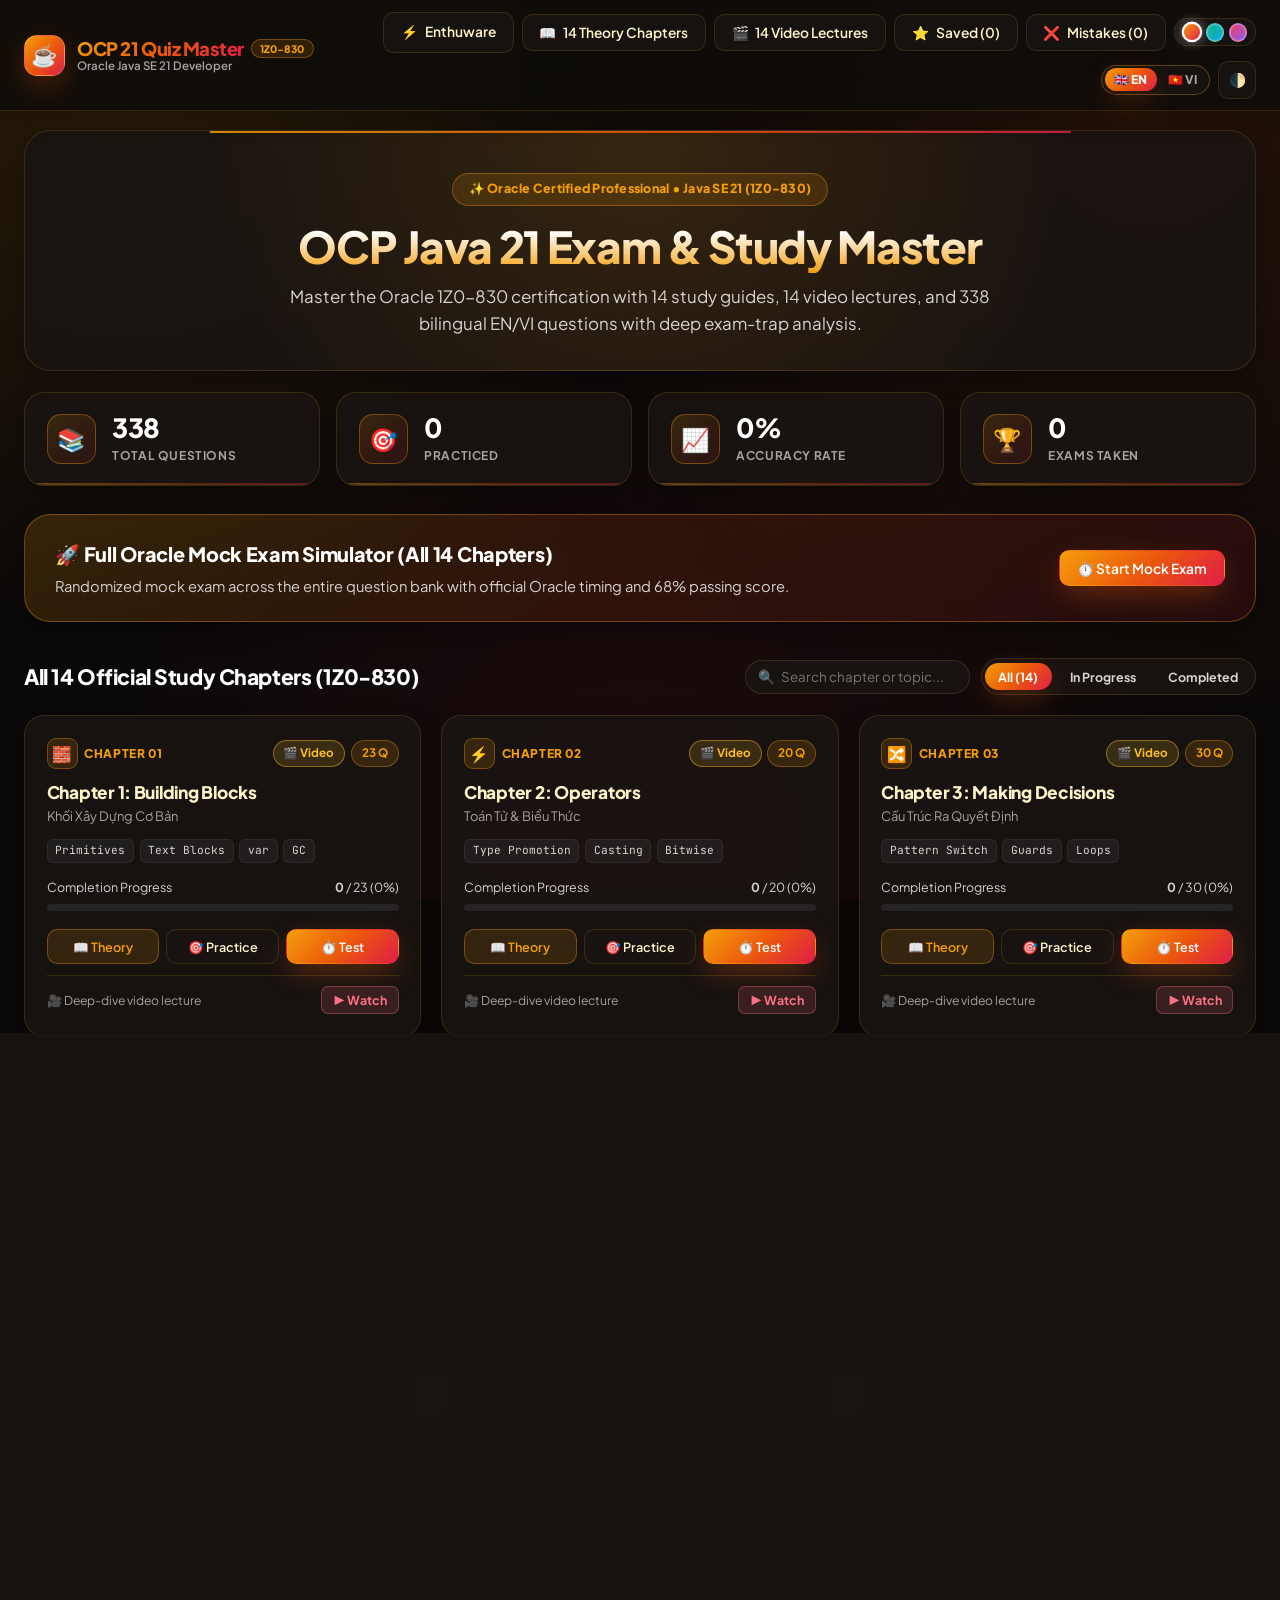
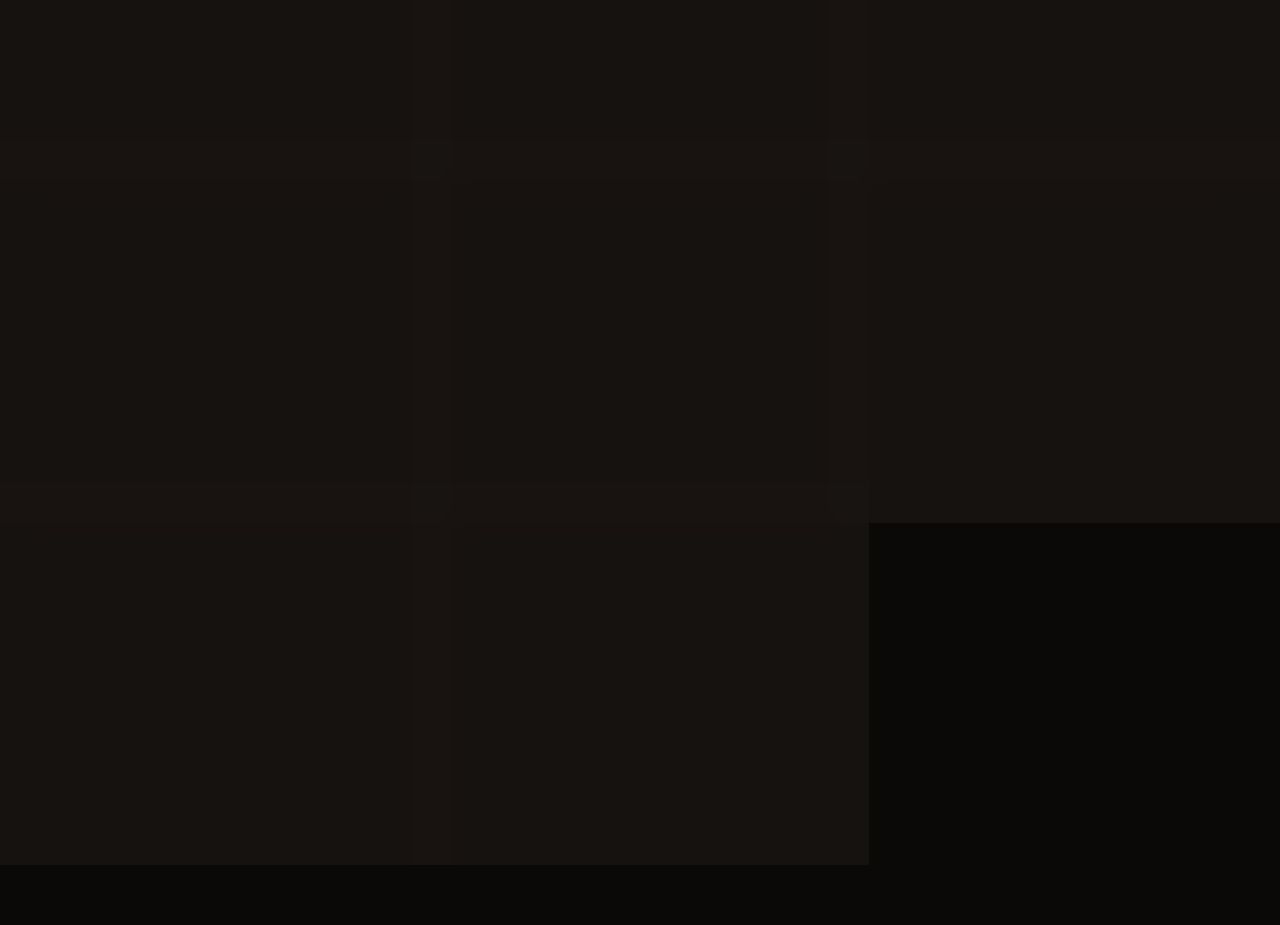
==== commit b67ce860: "style(ui): overhaul UI with Solar Amber-Coral Obsidian default theme and live multi-palette switcher" ====
--- a/quiz-app/index.html
+++ b/quiz-app/index.html
@@ -13,11 +13,11 @@
   
   <!-- Modular CSS -->
   <link rel="stylesheet" href="lib/prism.css">
-  <link rel="stylesheet" href="css/variables.css?v=3.1.0">
-  <link rel="stylesheet" href="css/layout.css?v=3.1.0">
-  <link rel="stylesheet" href="css/components.css?v=3.1.0">
-  <link rel="stylesheet" href="css/modals.css?v=3.1.0">
-  <link rel="stylesheet" href="css/responsive.css?v=3.1.0">
+  <link rel="stylesheet" href="css/variables.css?v=3.3.0">
+  <link rel="stylesheet" href="css/layout.css?v=3.3.0">
+  <link rel="stylesheet" href="css/components.css?v=3.3.0">
+  <link rel="stylesheet" href="css/modals.css?v=3.3.0">
+  <link rel="stylesheet" href="css/responsive.css?v=3.3.0">
 </head>
 <body>
 
@@ -51,11 +51,16 @@
         <button class="btn btn-secondary nav-btn" id="btn-open-mistakes" title="Xem sổ tay câu hỏi làm sai">
           <span>❌</span> <span class="nav-btn-label"><span data-i18n="nav.mistakes">Câu sai</span> (<span id="mistake-count-badge">0</span>)</span>
         </button>
+        <div class="palette-switcher" id="palette-switcher" title="Đổi tông màu giao diện (Vàng Hổ Phách / Xanh Ngọc Lục Bảo / Hồng Tím)">
+          <button type="button" class="palette-dot palette-dot-amber active" data-palette="amber" aria-label="Solar Amber Theme" title="Vàng Hổ Phách & Đỏ Cam (Java Duke)"></button>
+          <button type="button" class="palette-dot palette-dot-emerald" data-palette="emerald" aria-label="Emerald Mint Theme" title="Xanh Ngọc Lục Bảo & Mint"></button>
+          <button type="button" class="palette-dot palette-dot-rose" data-palette="rose" aria-label="Rose Amethyst Theme" title="Hồng Nhung & Tím Hoàng Gia"></button>
+        </div>
         <button class="lang-segmented-btn" id="btn-toggle-lang" title="Chuyển đổi ngôn ngữ VI / EN (Phím L)">
           <span class="lang-seg-opt" id="lang-seg-en">🇬🇧 EN</span>
           <span class="lang-seg-opt" id="lang-seg-vi">🇻🇳 VI</span>
         </button>
-        <button class="btn btn-icon" id="btn-toggle-theme" title="Chuyển chế độ Sáng / Tối">
+        <button class="btn btn-icon" id="btn-toggle-theme" title="Chuyển chế độ Sáng (Kem Ấm) / Tối (Obsidian)">
           🌓
         </button>
       </div>
@@ -541,6 +546,12 @@
         </div>
 
         <div class="theory-top-right">
+          <button type="button" class="btn btn-primary btn-sm" id="btn-theory-voice-toggle" title="Nghe AI Cloned đọc lý thuyết chương này (Hỗ trợ nghe khi ngủ)">
+            🔊 <span class="hide-mobile">Nghe Lý Thuyết</span>
+          </button>
+          <button type="button" class="btn btn-secondary btn-sm" id="btn-theory-voice-select" title="Chọn 4 giọng đọc Cloned AI & Hẹn giờ ngủ">
+            🎙️ <span class="hide-mobile">4 Giọng Clone</span>
+          </button>
           <a id="theory-github-link" href="https://github.com/Min-Duc1705/OCP-21" target="_blank" rel="noopener noreferrer" class="btn btn-secondary btn-sm" title="Mở file Markdown gốc trên GitHub" style="text-decoration: none;">
             🔗 <span class="hide-mobile">GitHub</span>
           </a>
@@ -548,6 +559,39 @@
             🎬 <span class="hide-mobile">Video</span>
           </button>
           <button class="close-modal-btn" id="btn-close-theory-modal" title="Đóng sổ tay lý thuyết (Esc)">&times;</button>
+        </div>
+      </div>
+
+      <!-- AI CLONED VOICE & SLEEP PLAYER CONTROL BAR -->
+      <div class="ocp-voice-control-bar" id="ocp-voice-control-bar" style="display: none;">
+        <div class="voice-bar-left">
+          <div class="voice-bar-meta-row">
+            <span class="voice-live-pill" id="voice-bar-speaker">🎙️ Giọng Clone AI</span>
+            <strong class="voice-bar-title" id="voice-bar-title">Chương 1</strong>
+            <span class="voice-bar-counter" id="voice-bar-counter">Đoạn 1 / 10</span>
+            <span class="voice-sleep-badge" id="voice-sleep-countdown" style="display: none;">🌙 Tắt sau 30:00</span>
+          </div>
+          <div class="voice-bar-snippet" id="voice-bar-snippet">"..."</div>
+          <div class="voice-bar-progress-track" id="voice-bar-progress-track" title="Nhấn để tua tới đoạn bất kỳ">
+            <div class="voice-bar-progress-fill" id="voice-bar-progress-fill"></div>
+          </div>
+        </div>
+
+        <div class="voice-bar-controls">
+          <button type="button" class="btn btn-secondary btn-sm" id="btn-voice-bar-prev" title="Đoạn trước">⏮</button>
+          <button type="button" class="btn btn-primary btn-sm" id="btn-voice-bar-pause" title="Tạm dừng / Tiếp tục">⏸ Tạm dừng</button>
+          <button type="button" class="btn btn-secondary btn-sm" id="btn-voice-bar-next" title="Đoạn tiếp">⏭</button>
+          <button type="button" class="btn btn-secondary btn-sm active" id="btn-voice-bar-autonext" title="Tự động chuyển sang chương tiếp theo khi đọc xong để nghe lúc ngủ">🔁 Tự qua chương: BẬT</button>
+          <select id="voice-bar-speed-select" class="voice-speed-select" title="Tốc độ đọc">
+            <option value="0.85">0.85x (Ngủ)</option>
+            <option value="0.95">0.95x</option>
+            <option value="1">1.0x</option>
+            <option value="1.15">1.15x</option>
+            <option value="1.25">1.25x</option>
+            <option value="1.5">1.5x</option>
+          </select>
+          <button type="button" class="btn btn-secondary btn-sm" id="btn-voice-bar-settings" title="Cấu hình 4 giọng Clone & Hẹn giờ ngủ">🎙️ Đổi giọng / Hẹn giờ</button>
+          <button type="button" class="btn btn-danger btn-sm" id="btn-voice-bar-stop" title="Dừng đọc">⏹</button>
         </div>
       </div>
 
@@ -578,14 +622,94 @@
     </div>
   </div>
 
+  <!-- MODAL: 4 CLONED AI VOICES & SLEEP MODE CONFIG -->
+  <div class="modal-overlay" id="voice-selector-modal" style="z-index: 1200;">
+    <div class="modal-content voice-modal-content">
+      <div class="modal-header">
+        <div>
+          <h2 style="margin: 0; font-size: 1.15rem;">🎙️ 4 Giọng Đọc Clone AI & Chế Độ Nghe Khi Ngủ</h2>
+          <p style="margin: 0.25rem 0 0; font-size: 0.82rem; color: var(--text-muted);">
+            Chỉ giữ 4 giọng đọc Clone tuyển chọn (Microservices, JobHub AI, Nam/Nữ Podcast Angular) tối ưu nghe thấm kiến thức lúc ngủ.
+          </p>
+        </div>
+        <button class="close-modal-btn" id="btn-close-voice-modal" title="Đóng">&times;</button>
+      </div>
+
+      <!-- Sleep & Podcast Toggles -->
+      <div class="voice-config-section">
+        <label class="voice-toggle-row">
+          <div>
+            <strong>🎭 Chế độ Podcast 2 Giọng Đọc Luân Phiên (Nam ⇄ Nữ)</strong>
+            <span>Đổi giọng tự nhiên sau mỗi đoạn lý thuyết như nghe radio/podcast đêm khuya</span>
+          </div>
+          <input type="checkbox" id="chk-voice-dual-mode">
+        </label>
+
+        <label class="voice-toggle-row">
+          <div>
+            <strong>🔁 Nghe liên tục tự động chuyển chương khi ngủ (CH1 → CH14)</strong>
+            <span>Đọc hết chương hiện tại sẽ tự mở chương kế tiếp và đọc liên tục không ngắt quãng</span>
+          </div>
+          <input type="checkbox" id="chk-voice-auto-next" checked>
+        </label>
+
+        <label class="voice-toggle-row">
+          <div>
+            <strong>🌙 Bỏ qua đọc chi tiết ký tự Code khi ngủ</strong>
+            <span>Chỉ đọc khái niệm lý thuyết, quy tắc biên dịch và bẫy thi để dễ nghe nhắm mắt</span>
+          </div>
+          <input type="checkbox" id="chk-voice-skip-code" checked>
+        </label>
+      </div>
+
+      <!-- 4 Cloned Voices Cards Grid -->
+      <div class="cloned-voices-grid" id="cloned-voices-grid"></div>
+
+      <!-- Sleep Timer & Playback Speed -->
+      <div class="voice-bottom-bars">
+        <div class="voice-pill-group">
+          <span class="voice-group-label">🌙 Hẹn giờ tắt khi ngủ:</span>
+          <div class="voice-pills-row">
+            <button type="button" class="sleep-timer-pill active" data-minutes="0">Không tắt</button>
+            <button type="button" class="sleep-timer-pill" data-minutes="15">15 phút</button>
+            <button type="button" class="sleep-timer-pill" data-minutes="30">30 phút</button>
+            <button type="button" class="sleep-timer-pill" data-minutes="45">45 phút</button>
+            <button type="button" class="sleep-timer-pill" data-minutes="60">60 phút</button>
+            <button type="button" class="sleep-timer-pill" data-minutes="90">90 phút</button>
+          </div>
+        </div>
+
+        <div class="voice-pill-group">
+          <span class="voice-group-label">⚡ Tốc độ giọng đọc:</span>
+          <div class="voice-pills-row">
+            <button type="button" class="voice-speed-pill" data-speed="0.85">0.85x (Êm dịu dễ ngủ)</button>
+            <button type="button" class="voice-speed-pill" data-speed="0.95">0.95x</button>
+            <button type="button" class="voice-speed-pill active" data-speed="1">1.0x (Chuẩn)</button>
+            <button type="button" class="voice-speed-pill" data-speed="1.15">1.15x</button>
+            <button type="button" class="voice-speed-pill" data-speed="1.25">1.25x</button>
+            <button type="button" class="voice-speed-pill" data-speed="1.5">1.5x</button>
+          </div>
+        </div>
+
+        <div class="voice-server-row">
+          <label for="voice-custom-server-input" style="font-size: 0.76rem; color: var(--text-muted);">
+            🔌 Máy chủ VieNeu Cloned TTS (mặc định tự nhận <code>127.0.0.1:8000</code> hoặc <code>127.0.0.1:45678</code>; nhập IP LAN nếu nghe trên điện thoại):
+          </label>
+          <input type="text" id="voice-custom-server-input" class="voice-server-input" placeholder="Ví dụ: http://127.0.0.1:8000 (Để trống sẽ tự động dò cổng Local)">
+        </div>
+      </div>
+    </div>
+  </div>
+
   <!-- Modular Scripts -->
-  <script src="lib/prism.js?v=3.1.0"></script>
-  <script src="lib/marked.min.js?v=3.1.0"></script>
-  <script src="js/quiz-data.js?v=3.1.0"></script>
-  <script src="js/theory-data.js?v=3.1.0"></script>
-  <script src="js/storage.js?v=3.1.0"></script>
-  <script src="js/i18n.js?v=3.1.0"></script>
-  <script src="js/theory-viewer.js?v=3.1.0"></script>
-  <script src="js/app.js?v=3.1.0"></script>
+  <script src="lib/prism.js?v=3.2.0"></script>
+  <script src="lib/marked.min.js?v=3.2.0"></script>
+  <script src="js/quiz-data.js?v=3.2.0"></script>
+  <script src="js/theory-data.js?v=3.2.0"></script>
+  <script src="js/storage.js?v=3.2.0"></script>
+  <script src="js/i18n.js?v=3.2.0"></script>
+  <script src="js/voice-narrator.js?v=3.2.0"></script>
+  <script src="js/theory-viewer.js?v=3.2.0"></script>
+  <script src="js/app.js?v=3.2.0"></script>
 </body>
 </html>
--- a/quiz-app/css/variables.css
+++ b/quiz-app/css/variables.css
@@ -1,82 +1,184 @@
 /* ==========================================================================
-   OCP 21 Quiz Master - Design Tokens & Theme Variables (variables.css)
+   OCP 21 Quiz Master - Overhauled Design System & Multi-Palette Tokens
+   Default Theme: "Java 21 Obsidian & Solar Amber-Coral" (Warm Eye-Care Dark)
    ========================================================================== */
 
 :root {
   --font-main: 'Plus Jakarta Sans', 'Inter', -apple-system, BlinkMacSystemFont, 'Segoe UI', Roboto, sans-serif;
   --font-mono: 'JetBrains Mono', 'Fira Code', Consolas, Monaco, monospace;
 
-  /* Aurora Dark Theme (Default) */
-  --bg-primary: #060913;
-  --bg-secondary: #0d1324;
-  --bg-elevated: #131c33;
-  --bg-card: rgba(17, 25, 44, 0.75);
-  --bg-card-hover: rgba(24, 35, 62, 0.92);
-  --bg-glass: rgba(10, 15, 29, 0.82);
-
-  --border-color: rgba(148, 163, 184, 0.12);
-  --border-subtle: rgba(148, 163, 184, 0.07);
-  --border-highlight: rgba(56, 189, 248, 0.45);
-
-  --text-primary: #f8fafc;
+  /* Default Palette: Solar Amber & Sunset Coral on Warm Obsidian */
+  --bg-primary: #0b0908;
+  --bg-secondary: #151210;
+  --bg-elevated: #1e1916;
+  --bg-surface: #181412;
+  --bg-card: rgba(26, 21, 18, 0.84);
+  --bg-card-hover: rgba(38, 30, 25, 0.95);
+  --bg-glass: rgba(15, 12, 10, 0.86);
+
+  --border-color: rgba(251, 191, 36, 0.14);
+  --border-subtle: rgba(255, 255, 255, 0.06);
+  --border-highlight: rgba(245, 158, 11, 0.52);
+
+  --text-primary: #fef3c7;
+  --text-heading: #ffffff;
+  --text-secondary: #d6d3d1;
+  --text-muted: #a8a29e;
+
+  --accent-primary: #f59e0b;
+  --accent-secondary: #fb7185;
+  --accent-tertiary: #ea580c;
+  --accent-soft: rgba(245, 158, 11, 0.14);
+  --accent-soft-hover: rgba(245, 158, 11, 0.24);
+  --accent-border: rgba(245, 158, 11, 0.35);
+  --accent-secondary-soft: rgba(251, 113, 133, 0.14);
+  --accent-secondary-border: rgba(251, 113, 133, 0.35);
+
+  --accent-gradient: linear-gradient(135deg, #f59e0b 0%, #ea580c 52%, #e11d48 100%);
+  --accent-gradient-subtle: linear-gradient(135deg, rgba(245, 158, 11, 0.16) 0%, rgba(234, 88, 12, 0.12) 50%, rgba(225, 29, 72, 0.1) 100%);
+  --accent-glow: 0 10px 30px -5px rgba(234, 88, 12, 0.42);
+
+  --mesh-1: rgba(245, 158, 11, 0.13);
+  --mesh-2: rgba(234, 88, 12, 0.11);
+  --mesh-3: rgba(225, 29, 72, 0.09);
+
+  --success: #10b981;
+  --success-bg: rgba(16, 185, 129, 0.14);
+  --success-border: rgba(16, 185, 129, 0.45);
+
+  --danger: #f43f5e;
+  --danger-bg: rgba(244, 63, 94, 0.15);
+  --danger-border: rgba(244, 63, 94, 0.45);
+
+  --warning: #fbbf24;
+  --warning-bg: rgba(251, 191, 36, 0.15);
+  --warning-border: rgba(251, 191, 36, 0.45);
+
+  --shadow-sm: 0 6px 20px rgba(0, 0, 0, 0.35);
+  --shadow-md: 0 16px 38px rgba(0, 0, 0, 0.5);
+  --shadow-lg: 0 28px 64px rgba(0, 0, 0, 0.72);
+
+  --radius-xs: 0.45rem;
+  --radius-sm: 0.65rem;
+  --radius-md: 0.95rem;
+  --radius-lg: 1.25rem;
+  --radius-xl: 1.65rem;
+  --radius-full: 9999px;
+
+  --ease-spring: cubic-bezier(0.22, 1, 0.36, 1);
+}
+
+/* Palette 2: Emerald Jade & Cyber Mint */
+[data-palette="emerald"] {
+  --bg-primary: #040d0a;
+  --bg-secondary: #091813;
+  --bg-elevated: #0f241d;
+  --bg-surface: #0b1c16;
+  --bg-card: rgba(12, 29, 23, 0.84);
+  --bg-card-hover: rgba(18, 43, 34, 0.95);
+  --bg-glass: rgba(6, 17, 13, 0.86);
+
+  --border-color: rgba(52, 211, 153, 0.15);
+  --border-highlight: rgba(16, 185, 129, 0.55);
+
+  --text-primary: #ecfdf5;
+  --text-heading: #ffffff;
   --text-secondary: #cbd5e1;
-  --text-muted: #64748b;
-
-  --accent-primary: #38bdf8;
-  --accent-secondary: #818cf8;
-  --accent-gradient: linear-gradient(135deg, #0ea5e9 0%, #6366f1 55%, #8b5cf6 100%);
-  --accent-glow: 0 8px 28px -4px rgba(56, 189, 248, 0.35);
-
-  --success: #10b981;
-  --success-bg: rgba(16, 185, 129, 0.13);
-  --success-border: rgba(16, 185, 129, 0.42);
-
-  --danger: #f43f5e;
-  --danger-bg: rgba(244, 63, 94, 0.13);
-  --danger-border: rgba(244, 63, 94, 0.42);
-
-  --warning: #f59e0b;
-  --warning-bg: rgba(245, 158, 11, 0.14);
-  --warning-border: rgba(245, 158, 11, 0.42);
-
-  --shadow-sm: 0 4px 14px rgba(0, 0, 0, 0.25);
-  --shadow-md: 0 12px 32px rgba(0, 0, 0, 0.4);
-  --shadow-lg: 0 24px 54px rgba(0, 0, 0, 0.6);
-
-  --radius-xs: 0.35rem;
-  --radius-sm: 0.5rem;
-  --radius-md: 0.85rem;
-  --radius-lg: 1.15rem;
-  --radius-xl: 1.5rem;
-  --radius-full: 9999px;
-
-  --ease-spring: cubic-bezier(0.22, 1, 0.36, 1);
-}
-
+  --text-muted: #94a3b8;
+
+  --accent-primary: #10b981;
+  --accent-secondary: #2dd4bf;
+  --accent-tertiary: #059669;
+  --accent-soft: rgba(16, 185, 129, 0.14);
+  --accent-soft-hover: rgba(16, 185, 129, 0.24);
+  --accent-border: rgba(16, 185, 129, 0.36);
+  --accent-secondary-soft: rgba(45, 212, 191, 0.14);
+  --accent-secondary-border: rgba(45, 212, 191, 0.35);
+
+  --accent-gradient: linear-gradient(135deg, #10b981 0%, #0d9488 55%, #0ea5e9 100%);
+  --accent-gradient-subtle: linear-gradient(135deg, rgba(16, 185, 129, 0.16) 0%, rgba(13, 148, 136, 0.12) 100%);
+  --accent-glow: 0 10px 30px -5px rgba(16, 185, 129, 0.4);
+
+  --mesh-1: rgba(16, 185, 129, 0.13);
+  --mesh-2: rgba(20, 184, 166, 0.11);
+  --mesh-3: rgba(14, 165, 233, 0.08);
+}
+
+/* Palette 3: Velvet Rose & Royal Amethyst */
+[data-palette="rose"] {
+  --bg-primary: #0b0612;
+  --bg-secondary: #150d22;
+  --bg-elevated: #201433;
+  --bg-surface: #180f27;
+  --bg-card: rgba(25, 15, 40, 0.84);
+  --bg-card-hover: rgba(36, 22, 58, 0.95);
+  --bg-glass: rgba(14, 8, 24, 0.86);
+
+  --border-color: rgba(244, 114, 182, 0.15);
+  --border-highlight: rgba(236, 72, 153, 0.55);
+
+  --text-primary: #fdf2f8;
+  --text-heading: #ffffff;
+  --text-secondary: #e2e8f0;
+  --text-muted: #a1a1aa;
+
+  --accent-primary: #f43f5e;
+  --accent-secondary: #c084fc;
+  --accent-tertiary: #db2777;
+  --accent-soft: rgba(244, 63, 94, 0.14);
+  --accent-soft-hover: rgba(244, 63, 94, 0.24);
+  --accent-border: rgba(244, 63, 94, 0.36);
+  --accent-secondary-soft: rgba(192, 132, 252, 0.14);
+  --accent-secondary-border: rgba(192, 132, 252, 0.35);
+
+  --accent-gradient: linear-gradient(135deg, #f43f5e 0%, #d946ef 55%, #8b5cf6 100%);
+  --accent-gradient-subtle: linear-gradient(135deg, rgba(244, 63, 94, 0.16) 0%, rgba(217, 70, 239, 0.12) 100%);
+  --accent-glow: 0 10px 30px -5px rgba(244, 63, 94, 0.42);
+
+  --mesh-1: rgba(244, 63, 94, 0.13);
+  --mesh-2: rgba(217, 70, 239, 0.11);
+  --mesh-3: rgba(139, 92, 246, 0.1);
+}
+
+/* Warm Ivory & Espresso Light Mode */
 [data-theme="light"] {
-  --bg-primary: #f4f7fb;
+  --bg-primary: #faf6f0;
   --bg-secondary: #ffffff;
-  --bg-elevated: #f8fafc;
-  --bg-card: rgba(255, 255, 255, 0.88);
+  --bg-elevated: #f5efe6;
+  --bg-surface: #f3ede2;
+  --bg-card: rgba(255, 255, 255, 0.92);
   --bg-card-hover: #ffffff;
-  --bg-glass: rgba(255, 255, 255, 0.88);
-
-  --border-color: rgba(15, 23, 42, 0.09);
-  --border-subtle: rgba(15, 23, 42, 0.05);
-  --border-highlight: rgba(2, 132, 199, 0.4);
-
-  --text-primary: #0f172a;
-  --text-secondary: #334155;
-  --text-muted: #64748b;
-
-  --accent-primary: #0284c7;
-  --accent-secondary: #4f46e5;
-  --accent-gradient: linear-gradient(135deg, #0284c7 0%, #4f46e5 60%, #7c3aed 100%);
-  --accent-glow: 0 8px 24px -4px rgba(2, 132, 199, 0.25);
-
-  --shadow-sm: 0 2px 10px rgba(15, 23, 42, 0.05);
-  --shadow-md: 0 12px 30px rgba(15, 23, 42, 0.08);
-  --shadow-lg: 0 24px 48px rgba(15, 23, 42, 0.14);
+  --bg-glass: rgba(250, 246, 240, 0.9);
+
+  --border-color: rgba(28, 25, 23, 0.1);
+  --border-subtle: rgba(28, 25, 23, 0.06);
+  --border-highlight: rgba(217, 119, 6, 0.48);
+
+  --text-primary: #1c1917;
+  --text-heading: #0c0a09;
+  --text-secondary: #44403c;
+  --text-muted: #78716c;
+
+  --accent-primary: #d97706;
+  --accent-secondary: #e11d48;
+  --accent-tertiary: #ea580c;
+  --accent-soft: rgba(217, 119, 6, 0.11);
+  --accent-soft-hover: rgba(217, 119, 6, 0.2);
+  --accent-border: rgba(217, 119, 6, 0.32);
+  --accent-secondary-soft: rgba(225, 29, 72, 0.1);
+  --accent-secondary-border: rgba(225, 29, 72, 0.28);
+
+  --accent-gradient: linear-gradient(135deg, #d97706 0%, #ea580c 52%, #e11d48 100%);
+  --accent-gradient-subtle: linear-gradient(135deg, rgba(217, 119, 6, 0.12) 0%, rgba(234, 88, 12, 0.08) 100%);
+  --accent-glow: 0 8px 24px -4px rgba(217, 119, 6, 0.28);
+
+  --mesh-1: rgba(245, 158, 11, 0.09);
+  --mesh-2: rgba(234, 88, 12, 0.07);
+  --mesh-3: rgba(225, 29, 72, 0.05);
+
+  --shadow-sm: 0 4px 14px rgba(28, 25, 23, 0.06);
+  --shadow-md: 0 14px 32px rgba(28, 25, 23, 0.1);
+  --shadow-lg: 0 24px 52px rgba(28, 25, 23, 0.16);
 }
 
 /* Global Reset */
@@ -101,9 +203,9 @@
   flex-direction: column;
   overflow-x: hidden;
   background-image:
-    radial-gradient(circle at 12% 8%, rgba(56, 189, 248, 0.11) 0%, transparent 42%),
-    radial-gradient(circle at 88% 14%, rgba(99, 102, 241, 0.11) 0%, transparent 45%),
-    radial-gradient(circle at 50% 92%, rgba(139, 92, 246, 0.08) 0%, transparent 50%);
+    radial-gradient(circle at 10% 6%, var(--mesh-1) 0%, transparent 40%),
+    radial-gradient(circle at 90% 12%, var(--mesh-2) 0%, transparent 44%),
+    radial-gradient(circle at 50% 94%, var(--mesh-3) 0%, transparent 50%);
   background-attachment: fixed;
-  transition: background-color 0.25s ease, color 0.18s ease;
-}
+  transition: background-color 0.28s ease, color 0.2s ease;
+}
--- a/quiz-app/css/layout.css
+++ b/quiz-app/css/layout.css
@@ -1,10 +1,10 @@
 /* ==========================================================================
-   OCP 21 Quiz Master - App Shell, Header, Hero & Dashboard Layout (layout.css)
+   OCP 21 Quiz Master - App Shell, Header, Hero & Bento Dashboard (layout.css)
    ========================================================================== */
 
 .container {
   width: 100%;
-  max-width: 1400px;
+  max-width: 1420px;
   margin: 0 auto;
   padding: 0 1.5rem;
 }
@@ -35,10 +35,11 @@
   top: 0;
   z-index: 100;
   background: var(--bg-glass);
-  backdrop-filter: blur(20px);
-  -webkit-backdrop-filter: blur(20px);
+  backdrop-filter: blur(22px);
+  -webkit-backdrop-filter: blur(22px);
   border-bottom: 1px solid var(--border-color);
-  padding: 0.7rem 0;
+  padding: 0.72rem 0;
+  box-shadow: 0 4px 24px rgba(0, 0, 0, 0.22);
 }
 
 .nav-wrapper {
@@ -51,7 +52,7 @@
 .brand {
   display: flex;
   align-items: center;
-  gap: 0.75rem;
+  gap: 0.78rem;
   cursor: pointer;
   text-decoration: none;
   color: inherit;
@@ -59,16 +60,17 @@
 }
 
 .brand-icon {
-  width: 2.5rem;
-  height: 2.5rem;
-  border-radius: 12px;
+  width: 2.55rem;
+  height: 2.55rem;
+  border-radius: 13px;
   background: var(--accent-gradient);
   display: flex;
   align-items: center;
   justify-content: center;
-  font-size: 1.3rem;
+  font-size: 1.32rem;
   box-shadow: var(--accent-glow);
   flex-shrink: 0;
+  border: 1px solid rgba(255, 255, 255, 0.2);
 }
 
 .brand-text-wrap {
@@ -84,7 +86,7 @@
 }
 
 .brand-title {
-  font-size: 1.15rem;
+  font-size: 1.16rem;
   font-weight: 800;
   letter-spacing: -0.025em;
   background: var(--accent-gradient);
@@ -101,10 +103,10 @@
 
 .brand-badge {
   font-size: 0.65rem;
-  padding: 0.12rem 0.5rem;
-  border-radius: var(--radius-full);
-  background: rgba(56, 189, 248, 0.14);
-  border: 1px solid rgba(56, 189, 248, 0.35);
+  padding: 0.14rem 0.52rem;
+  border-radius: var(--radius-full);
+  background: var(--accent-soft);
+  border: 1px solid var(--accent-border);
   color: var(--accent-primary);
   font-weight: 800;
   text-transform: uppercase;
@@ -119,12 +121,55 @@
   justify-content: flex-end;
 }
 
+/* Color Palette Dots Switcher */
+.palette-switcher {
+  display: inline-flex;
+  align-items: center;
+  gap: 0.3rem;
+  padding: 0.24rem 0.48rem;
+  border-radius: var(--radius-full);
+  background: var(--bg-secondary);
+  border: 1px solid var(--border-color);
+}
+
+.palette-dot {
+  width: 1.15rem;
+  height: 1.15rem;
+  border-radius: 50%;
+  border: 2px solid rgba(255, 255, 255, 0.25);
+  cursor: pointer;
+  transition: transform 0.18s var(--ease-spring), border-color 0.18s ease, box-shadow 0.18s ease;
+  padding: 0;
+}
+
+.palette-dot:hover {
+  transform: scale(1.16);
+}
+
+.palette-dot.active {
+  border-color: #ffffff;
+  transform: scale(1.15);
+  box-shadow: 0 0 10px rgba(255, 255, 255, 0.45);
+}
+
+.palette-dot-amber {
+  background: linear-gradient(135deg, #f59e0b, #e11d48);
+}
+
+.palette-dot-emerald {
+  background: linear-gradient(135deg, #10b981, #0ea5e9);
+}
+
+.palette-dot-rose {
+  background: linear-gradient(135deg, #f43f5e, #8b5cf6);
+}
+
 /* Segmented Language Switcher */
 .lang-segmented-btn {
   display: inline-flex;
   align-items: center;
   background: var(--bg-secondary);
-  border: 1px solid var(--border-highlight);
+  border: 1px solid var(--accent-border);
   border-radius: var(--radius-full);
   padding: 0.18rem;
   cursor: pointer;
@@ -144,41 +189,59 @@
 .lang-seg-opt.active {
   background: var(--accent-gradient);
   color: #ffffff;
-  box-shadow: 0 2px 8px rgba(56, 189, 248, 0.35);
+  box-shadow: var(--accent-glow);
 }
 
 /* Hero Banner */
 .hero {
   position: relative;
-  padding: 2.5rem 1.5rem 1.75rem;
+  padding: 2.65rem 1.75rem 2rem;
   text-align: center;
-  margin-top: 1rem;
+  margin-top: 1.15rem;
   border-radius: var(--radius-xl);
-  background: linear-gradient(180deg, rgba(56, 189, 248, 0.06) 0%, rgba(99, 102, 241, 0.02) 100%);
-  border: 1px solid var(--border-subtle);
+  background:
+    radial-gradient(circle at 50% 0%, var(--accent-soft) 0%, transparent 65%),
+    var(--bg-card);
+  border: 1px solid var(--border-color);
+  box-shadow: var(--shadow-sm);
+  overflow: hidden;
+}
+
+.hero::before {
+  content: '';
+  position: absolute;
+  top: 0;
+  left: 15%;
+  right: 15%;
+  height: 2px;
+  background: var(--accent-gradient);
+  opacity: 0.85;
 }
 
 .hero-pill {
   display: inline-flex;
   align-items: center;
   gap: 0.45rem;
-  padding: 0.32rem 0.95rem;
-  border-radius: var(--radius-full);
-  background: rgba(56, 189, 248, 0.12);
-  border: 1px solid rgba(56, 189, 248, 0.3);
+  padding: 0.34rem 1rem;
+  border-radius: var(--radius-full);
+  background: var(--accent-soft);
+  border: 1px solid var(--accent-border);
   color: var(--accent-primary);
   font-size: 0.78rem;
-  font-weight: 700;
-  margin-bottom: 0.9rem;
+  font-weight: 800;
+  margin-bottom: 0.95rem;
   letter-spacing: 0.02em;
 }
 
 .hero h1 {
-  font-size: clamp(1.75rem, 3.8vw, 2.65rem);
-  font-weight: 800;
+  font-size: clamp(1.8rem, 3.8vw, 2.75rem);
+  font-weight: 900;
   letter-spacing: -0.03em;
   margin-bottom: 0.65rem;
-  line-height: 1.2;
+  line-height: 1.18;
+  background: linear-gradient(180deg, var(--text-heading) 20%, var(--accent-primary) 100%);
+  -webkit-background-clip: text;
+  -webkit-text-fill-color: transparent;
 }
 
 .hero p {
@@ -200,8 +263,8 @@
   background: var(--bg-card);
   border: 1px solid var(--border-color);
   border-radius: var(--radius-lg);
-  padding: 1.2rem 1.3rem;
-  backdrop-filter: blur(14px);
+  padding: 1.25rem 1.35rem;
+  backdrop-filter: blur(16px);
   display: flex;
   align-items: center;
   gap: 1rem;
@@ -209,25 +272,37 @@
   min-width: 0;
   position: relative;
   overflow: hidden;
-  transition: transform 0.2s var(--ease-spring), border-color 0.2s ease;
+  transition: transform 0.22s var(--ease-spring), border-color 0.22s ease, box-shadow 0.22s ease;
+}
+
+.stat-card::after {
+  content: '';
+  position: absolute;
+  bottom: 0;
+  left: 0;
+  right: 0;
+  height: 2px;
+  background: var(--accent-gradient);
+  opacity: 0.35;
 }
 
 .stat-card:hover {
-  transform: translateY(-2px);
+  transform: translateY(-3px);
   border-color: var(--border-highlight);
+  box-shadow: var(--shadow-md);
 }
 
 .stat-icon {
-  width: 3rem;
-  height: 3rem;
+  width: 3.1rem;
+  height: 3.1rem;
   border-radius: 14px;
-  background: linear-gradient(135deg, rgba(56, 189, 248, 0.16), rgba(99, 102, 241, 0.16));
-  border: 1px solid rgba(56, 189, 248, 0.25);
+  background: var(--accent-gradient-subtle);
+  border: 1px solid var(--accent-border);
   color: var(--accent-primary);
   display: flex;
   align-items: center;
   justify-content: center;
-  font-size: 1.4rem;
+  font-size: 1.42rem;
   flex-shrink: 0;
 }
 
@@ -236,28 +311,29 @@
 }
 
 .stat-content h3 {
-  font-size: 1.6rem;
+  font-size: 1.65rem;
   font-weight: 800;
   line-height: 1.1;
   letter-spacing: -0.02em;
+  color: var(--text-heading);
 }
 
 .stat-content span {
   display: block;
-  font-size: 0.76rem;
+  font-size: 0.75rem;
   color: var(--text-muted);
   text-transform: uppercase;
   letter-spacing: 0.05em;
   font-weight: 700;
-  margin-top: 0.2rem;
+  margin-top: 0.22rem;
 }
 
 /* Quick Mock Exam Spotlight Banner */
 .quick-exam-banner {
-  background: linear-gradient(135deg, rgba(14, 165, 233, 0.14) 0%, rgba(99, 102, 241, 0.14) 50%, rgba(139, 92, 246, 0.12) 100%);
-  border: 1px solid var(--border-highlight);
+  background: var(--accent-gradient-subtle);
+  border: 1px solid var(--accent-border);
   border-radius: var(--radius-xl);
-  padding: 1.4rem 1.85rem;
+  padding: 1.45rem 1.9rem;
   margin-bottom: 2.25rem;
   display: flex;
   align-items: center;
@@ -275,10 +351,11 @@
 }
 
 .quick-exam-info h2 {
-  font-size: 1.22rem;
+  font-size: 1.24rem;
   font-weight: 800;
   margin-bottom: 0.3rem;
   letter-spacing: -0.015em;
+  color: var(--text-heading);
 }
 
 .quick-exam-info p {
@@ -287,7 +364,7 @@
 }
 
 .quick-exam-cta {
-  padding: 0.8rem 1.6rem;
+  padding: 0.82rem 1.65rem;
   font-size: 0.95rem;
   border-radius: var(--radius-md);
 }
@@ -303,9 +380,10 @@
 }
 
 .section-title h2 {
-  font-size: 1.3rem;
+  font-size: 1.32rem;
   font-weight: 800;
   letter-spacing: -0.02em;
+  color: var(--text-heading);
 }
 
 .chapter-controls {
@@ -323,53 +401,60 @@
 
 .chapter-search-box span {
   position: absolute;
-  left: 0.75rem;
+  left: 0.78rem;
   font-size: 0.85rem;
-  opacity: 0.6;
+  opacity: 0.65;
   pointer-events: none;
 }
 
 .chapter-search-box input {
-  padding: 0.45rem 0.85rem 0.45rem 2.15rem;
+  padding: 0.48rem 0.9rem 0.48rem 2.2rem;
   border-radius: var(--radius-full);
   border: 1px solid var(--border-color);
   background: var(--bg-card);
   color: var(--text-primary);
   font-family: inherit;
   font-size: 0.84rem;
-  width: 220px;
+  width: 225px;
   outline: none;
-  transition: border-color 0.2s ease, width 0.2s ease;
+  transition: border-color 0.2s ease, width 0.2s ease, box-shadow 0.2s ease;
 }
 
 .chapter-search-box input:focus {
   border-color: var(--accent-primary);
-  width: 260px;
+  box-shadow: 0 0 0 3px var(--accent-soft);
+  width: 265px;
 }
 
 .chapter-filter-pills {
-  display: inline-flex;
+  display: flex;
+  align-items: center;
+  gap: 0.35rem;
   background: var(--bg-card);
   border: 1px solid var(--border-color);
-  border-radius: var(--radius-full);
-  padding: 0.2rem;
-  gap: 0.2rem;
+  padding: 0.24rem;
+  border-radius: var(--radius-full);
 }
 
 .filter-pill-btn {
+  border: none;
   background: transparent;
-  border: none;
   color: var(--text-secondary);
-  padding: 0.3rem 0.75rem;
-  border-radius: var(--radius-full);
+  font-family: inherit;
   font-size: 0.78rem;
   font-weight: 700;
-  font-family: inherit;
+  padding: 0.34rem 0.82rem;
+  border-radius: var(--radius-full);
   cursor: pointer;
   transition: all 0.18s ease;
 }
 
+.filter-pill-btn:hover {
+  color: var(--text-primary);
+}
+
 .filter-pill-btn.active {
   background: var(--accent-gradient);
   color: #fff;
-}
+  box-shadow: var(--accent-glow);
+}
--- a/quiz-app/css/components.css
+++ b/quiz-app/css/components.css
@@ -57,7 +57,7 @@
 }
 
 .btn-secondary.active {
-  background: rgba(56, 189, 248, 0.15);
+  background: var(--accent-soft);
   border-color: var(--accent-primary);
   color: var(--accent-primary);
 }
@@ -90,8 +90,8 @@
 }
 
 .badge-info {
-  background: rgba(56, 189, 248, 0.14);
-  border: 1px solid rgba(56, 189, 248, 0.28);
+  background: var(--accent-soft);
+  border: 1px solid var(--accent-border);
   color: var(--accent-primary);
 }
 
@@ -173,15 +173,15 @@
 }
 
 .chapter-icon-box {
-  width: 1.85rem;
-  height: 1.85rem;
-  border-radius: 8px;
-  background: rgba(56, 189, 248, 0.12);
-  border: 1px solid rgba(56, 189, 248, 0.25);
+  width: 1.95rem;
+  height: 1.95rem;
+  border-radius: 9px;
+  background: var(--accent-soft);
+  border: 1px solid var(--accent-border);
   display: inline-flex;
   align-items: center;
   justify-content: center;
-  font-size: 0.95rem;
+  font-size: 0.98rem;
 }
 
 .chapter-title {
@@ -258,13 +258,13 @@
 }
 
 .btn-open-theory-ch {
-  background: rgba(56, 189, 248, 0.1);
-  border: 1px solid rgba(56, 189, 248, 0.3);
+  background: var(--accent-soft);
+  border: 1px solid var(--accent-border);
   color: var(--accent-primary);
 }
 
 .btn-open-theory-ch:hover {
-  background: rgba(56, 189, 248, 0.22);
+  background: var(--accent-soft-hover);
   border-color: var(--accent-primary);
   color: #fff;
 }
@@ -276,8 +276,8 @@
   font-size: 0.78rem;
   padding: 0.32rem 0.68rem;
   border-radius: var(--radius-xs);
-  background: rgba(99, 102, 241, 0.14);
-  border: 1px solid rgba(99, 102, 241, 0.35);
+  background: var(--accent-secondary-soft);
+  border: 1px solid var(--accent-secondary-border);
   color: var(--accent-secondary);
   cursor: pointer;
   font-weight: 700;
@@ -286,7 +286,8 @@
 }
 
 .btn-chapter-video:hover {
-  background: rgba(99, 102, 241, 0.28);
+  background: var(--accent-gradient);
+  border-color: transparent;
   color: #fff;
 }
 
@@ -420,7 +421,7 @@
   border-color: var(--accent-primary);
   box-shadow: 0 0 0 2px var(--accent-primary);
   color: var(--accent-primary);
-  background: rgba(56, 189, 248, 0.16);
+  background: var(--accent-soft);
 }
 
 .nav-pill.correct {
@@ -523,7 +524,7 @@
 
 .question-prompt code {
   color: var(--accent-primary);
-  background: rgba(56, 189, 248, 0.12);
+  background: var(--accent-soft);
   padding: 0.12rem 0.38rem;
   border-radius: 4px;
   font-family: var(--font-mono);
@@ -587,7 +588,7 @@
 }
 
 .btn-copy-snippet:hover {
-  background: rgba(56, 189, 248, 0.22);
+  background: var(--accent-soft-hover);
   border-color: var(--accent-primary);
   color: #fff;
 }
@@ -625,15 +626,15 @@
 }
 
 .option-item:hover {
-  background: rgba(56, 189, 248, 0.07);
+  background: var(--accent-soft);
   border-color: var(--border-highlight);
   transform: translateX(2px);
 }
 
 .option-item.selected {
-  background: rgba(56, 189, 248, 0.13);
+  background: var(--accent-soft-hover);
   border-color: var(--accent-primary);
-  box-shadow: 0 0 0 1px rgba(56, 189, 248, 0.25);
+  box-shadow: 0 0 0 1px var(--accent-border);
 }
 
 .option-item.correct {
@@ -881,7 +882,7 @@
 }
 
 .palette-btn.answered {
-  background: rgba(56, 189, 248, 0.2);
+  background: var(--accent-soft);
   color: var(--accent-primary);
   border-color: var(--accent-primary);
 }
@@ -917,7 +918,7 @@
 }
 
 .legend-dot.answered {
-  background: rgba(56, 189, 248, 0.22);
+  background: var(--accent-soft-hover);
   border: 1px solid var(--accent-primary);
 }
 
--- a/quiz-app/css/modals.css
+++ b/quiz-app/css/modals.css
@@ -153,7 +153,7 @@
 }
 
 .video-tab-btn:hover {
-  background: rgba(56, 189, 248, 0.15);
+  background: var(--accent-soft);
   border-color: var(--accent-primary);
   color: var(--text-primary);
 }
@@ -225,8 +225,8 @@
 }
 
 .btn-sidebar-toggle {
-  background: rgba(56, 189, 248, 0.12);
-  border: 1px solid rgba(56, 189, 248, 0.32);
+  background: var(--accent-soft);
+  border: 1px solid var(--accent-border);
   color: var(--accent-primary);
   width: 2.25rem;
   height: 2.25rem;
@@ -241,7 +241,7 @@
 }
 
 .btn-sidebar-toggle:hover {
-  background: rgba(56, 189, 248, 0.22);
+  background: var(--accent-soft-hover);
   border-color: var(--accent-primary);
 }
 
@@ -261,8 +261,8 @@
   font-size: 0.73rem;
   padding: 0.2rem 0.6rem;
   border-radius: 9999px;
-  background: rgba(56, 189, 248, 0.14);
-  border: 1px solid rgba(56, 189, 248, 0.32);
+  background: var(--accent-soft);
+  border: 1px solid var(--accent-border);
   color: var(--accent-primary);
   flex-shrink: 0;
 }
@@ -315,7 +315,7 @@
 
 .theory-search-wrapper input:focus {
   border-color: var(--accent-primary);
-  box-shadow: 0 0 0 3px rgba(56, 189, 248, 0.18);
+  box-shadow: 0 0 0 3px var(--accent-soft);
 }
 
 .theory-search-count {
@@ -390,8 +390,8 @@
   font-size: 0.7rem;
   font-weight: 800;
   color: var(--accent-primary);
-  background: rgba(56, 189, 248, 0.12);
-  border: 1px solid rgba(56, 189, 248, 0.25);
+  background: var(--accent-soft);
+  border: 1px solid var(--accent-border);
   padding: 0.12rem 0.48rem;
   border-radius: 9999px;
 }
@@ -452,14 +452,14 @@
 }
 
 button.theory-sidebar-item:hover {
-  background: rgba(56, 189, 248, 0.08);
-  border-color: rgba(56, 189, 248, 0.32);
+  background: var(--accent-soft);
+  border-color: var(--accent-border);
   color: var(--text-primary);
 }
 
 button.theory-sidebar-item.active {
-  background: linear-gradient(90deg, rgba(56, 189, 248, 0.16) 0%, rgba(99, 102, 241, 0.08) 100%);
-  border-color: rgba(56, 189, 248, 0.5);
+  background: var(--accent-gradient-subtle);
+  border-color: var(--accent-primary);
   color: var(--text-primary);
 }
 
@@ -591,7 +591,7 @@
 .markdown-body a {
   color: var(--accent-primary);
   text-decoration: none;
-  border-bottom: 1px dashed rgba(56, 189, 248, 0.4);
+  border-bottom: 1px dashed var(--accent-border);
 }
 
 .markdown-body h1,
@@ -602,7 +602,7 @@
 }
 
 @keyframes headingPulse {
-  0% { background-color: rgba(56, 189, 248, 0.22); border-radius: 6px; padding-left: 8px; }
+  0% { background-color: var(--accent-soft-hover); border-radius: 6px; padding-left: 8px; }
   100% { background-color: transparent; padding-left: 0; }
 }
 
@@ -615,8 +615,9 @@
   font-weight: 800;
   margin: 0.5rem 0 1.25rem;
   padding-bottom: 0.75rem;
-  border-bottom: 1px solid rgba(56, 189, 248, 0.25);
+  border-bottom: 1px solid var(--accent-border);
   line-height: 1.3;
+  color: var(--text-heading);
 }
 
 .markdown-body h2 {
@@ -650,7 +651,7 @@
 .markdown-body code {
   font-family: var(--font-mono);
   font-size: 0.86em;
-  background: rgba(56, 189, 248, 0.12);
+  background: var(--accent-soft);
   color: var(--accent-primary);
   padding: 0.12rem 0.4rem;
   border-radius: 5px;
@@ -708,11 +709,12 @@
 }
 
 .markdown-body th {
-  background: rgba(56, 189, 248, 0.12);
+  background: var(--accent-soft);
   text-align: left;
   padding: 0.7rem 0.95rem;
   font-weight: 700;
   border-bottom: 1px solid var(--border-color);
+  color: var(--accent-primary);
 }
 
 .markdown-body td {
@@ -725,7 +727,7 @@
   border-left: 4px solid var(--accent-primary);
   padding: 0.75rem 1.15rem;
   margin: 1.25rem 0;
-  background: rgba(56, 189, 248, 0.06);
+  background: var(--accent-soft);
   border-radius: 0 8px 8px 0;
 }
 
@@ -763,3 +765,414 @@
   border-radius: 3px;
   font-weight: 700;
 }
+
+/* ==========================================================================
+   AI CLONED VOICE NARRATION BAR & 4 CLONED VOICES SLEEP MODAL
+   ========================================================================== */
+
+.btn-voice-playing {
+  background: linear-gradient(135deg, #ef4444, #dc2626) !important;
+  color: #fff !important;
+  border-color: rgba(248, 113, 113, 0.5) !important;
+  box-shadow: 0 4px 14px rgba(239, 68, 68, 0.32) !important;
+}
+
+.ocp-voice-control-bar {
+  display: flex;
+  align-items: center;
+  justify-content: space-between;
+  gap: 1rem;
+  flex-wrap: wrap;
+  padding: 0.7rem 1.15rem;
+  background: var(--bg-secondary);
+  border-bottom: 1px solid var(--accent-border);
+  box-shadow: 0 6px 20px rgba(0, 0, 0, 0.28);
+  flex-shrink: 0;
+}
+
+[data-theme="light"] .ocp-voice-control-bar {
+  background: var(--bg-elevated);
+  border-bottom: 1px solid var(--accent-border);
+}
+
+.voice-bar-left {
+  flex: 1;
+  min-width: 240px;
+  display: flex;
+  flex-direction: column;
+  gap: 0.28rem;
+}
+
+.voice-bar-meta-row {
+  display: flex;
+  align-items: center;
+  gap: 0.55rem;
+  flex-wrap: wrap;
+}
+
+.voice-live-pill {
+  background: var(--accent-soft);
+  border: 1px solid var(--accent-border);
+  color: var(--accent-primary);
+  padding: 0.15rem 0.55rem;
+  border-radius: 9999px;
+  font-size: 0.72rem;
+  font-weight: 800;
+}
+
+[data-theme="light"] .voice-live-pill {
+  color: var(--accent-primary);
+  background: var(--accent-soft);
+}
+
+.voice-bar-title {
+  font-size: 0.82rem;
+  color: var(--text-primary);
+}
+
+.voice-bar-counter {
+  font-size: 0.74rem;
+  color: var(--text-muted);
+}
+
+.voice-sleep-badge {
+  background: var(--accent-secondary-soft);
+  border: 1px solid var(--accent-secondary-border);
+  color: var(--accent-secondary);
+  padding: 0.12rem 0.5rem;
+  border-radius: 9999px;
+  font-size: 0.72rem;
+  font-weight: 700;
+}
+
+.voice-bar-snippet {
+  font-size: 0.78rem;
+  color: var(--text-secondary);
+  font-style: italic;
+  white-space: nowrap;
+  overflow: hidden;
+  text-overflow: ellipsis;
+}
+
+.voice-bar-progress-track {
+  width: 100%;
+  height: 5px;
+  background: rgba(148, 163, 184, 0.2);
+  border-radius: 9999px;
+  overflow: hidden;
+  cursor: pointer;
+}
+
+.voice-bar-progress-fill {
+  height: 100%;
+  width: 0%;
+  background: var(--accent-gradient);
+  transition: width 0.25s ease;
+}
+
+.voice-bar-controls {
+  display: flex;
+  align-items: center;
+  gap: 0.4rem;
+  flex-wrap: wrap;
+}
+
+.voice-speed-select {
+  background: var(--bg-surface);
+  color: var(--text-primary);
+  border: 1px solid var(--border-color);
+  border-radius: 8px;
+  padding: 0.32rem 0.55rem;
+  font-size: 0.76rem;
+  font-weight: 700;
+  outline: none;
+  cursor: pointer;
+}
+
+#btn-voice-bar-autonext.active {
+  background: rgba(16, 185, 129, 0.15);
+  border-color: rgba(16, 185, 129, 0.45);
+  color: #34d399;
+}
+
+[data-theme="light"] #btn-voice-bar-autonext.active {
+  color: #059669;
+}
+
+/* Heading inline speak button */
+.btn-speak-heading {
+  display: inline-flex;
+  align-items: center;
+  justify-content: center;
+  margin-left: 0.5rem;
+  padding: 0.12rem 0.42rem;
+  font-size: 0.76rem;
+  border-radius: 6px;
+  border: 1px solid var(--accent-border);
+  background: var(--accent-soft);
+  color: var(--accent-primary);
+  cursor: pointer;
+  vertical-align: middle;
+  opacity: 0.72;
+  transition: all 0.18s ease;
+}
+
+.btn-speak-heading:hover {
+  opacity: 1;
+  transform: scale(1.06);
+  background: var(--accent-soft-hover);
+}
+
+/* Highlight active reading block in markdown */
+.voice-reading-active {
+  background: var(--accent-soft) !important;
+  border-left: 3px solid var(--accent-primary) !important;
+  padding-left: 0.65rem !important;
+  border-radius: 0 8px 8px 0 !important;
+  transition: all 0.25s ease;
+}
+
+/* 4 Cloned Voices Modal */
+.voice-modal-content {
+  max-width: 780px;
+  width: 95%;
+  max-height: 90vh;
+  overflow-y: auto;
+}
+
+.voice-config-section {
+  display: flex;
+  flex-direction: column;
+  gap: 0.55rem;
+  margin-bottom: 1rem;
+}
+
+.voice-toggle-row {
+  display: flex;
+  align-items: center;
+  justify-content: space-between;
+  gap: 0.85rem;
+  padding: 0.65rem 0.9rem;
+  border-radius: 10px;
+  background: var(--accent-soft);
+  border: 1px solid var(--border-color);
+  cursor: pointer;
+}
+
+.voice-toggle-row div {
+  display: flex;
+  flex-direction: column;
+  gap: 0.15rem;
+}
+
+.voice-toggle-row strong {
+  font-size: 0.86rem;
+  color: var(--text-primary);
+}
+
+.voice-toggle-row span {
+  font-size: 0.76rem;
+  color: var(--text-muted);
+}
+
+.voice-toggle-row input[type="checkbox"] {
+  width: 1.15rem;
+  height: 1.15rem;
+  accent-color: var(--accent-primary);
+  cursor: pointer;
+  flex-shrink: 0;
+}
+
+.cloned-voices-grid {
+  display: grid;
+  grid-template-columns: repeat(2, 1fr);
+  gap: 0.8rem;
+  margin-bottom: 1.1rem;
+}
+
+.cloned-voice-card {
+  display: flex;
+  flex-direction: column;
+  justify-content: space-between;
+  gap: 0.6rem;
+  padding: 0.9rem;
+  border-radius: 12px;
+  background: var(--bg-surface);
+  border: 1px solid var(--border-color);
+  transition: all 0.2s ease;
+}
+
+[data-theme="light"] .cloned-voice-card {
+  background: var(--bg-elevated);
+}
+
+.cloned-voice-card.selected-primary {
+  border-color: var(--accent-primary);
+  background: var(--accent-soft);
+  box-shadow: 0 0 0 1px var(--accent-border);
+}
+
+.cloned-voice-card.selected-secondary {
+  border-color: var(--accent-secondary);
+  background: var(--accent-secondary-soft);
+}
+
+.cloned-voice-card-top {
+  display: flex;
+  align-items: flex-start;
+  gap: 0.65rem;
+}
+
+.cloned-voice-avatar {
+  width: 2.4rem;
+  height: 2.4rem;
+  border-radius: 10px;
+  display: flex;
+  align-items: center;
+  justify-content: center;
+  font-size: 1.25rem;
+  flex-shrink: 0;
+  background: var(--accent-secondary-soft);
+  border: 1px solid var(--accent-secondary-border);
+}
+
+.cloned-voice-avatar.male {
+  background: var(--accent-soft);
+  border-color: var(--accent-border);
+}
+
+.cloned-voice-info {
+  flex: 1;
+  min-width: 0;
+}
+
+.cloned-voice-name-row {
+  display: flex;
+  align-items: center;
+  gap: 0.4rem;
+  flex-wrap: wrap;
+  font-size: 0.88rem;
+}
+
+.voice-role-badge {
+  font-size: 0.68rem;
+  font-weight: 800;
+  padding: 0.1rem 0.45rem;
+  border-radius: 9999px;
+}
+
+.voice-role-badge.primary {
+  background: var(--accent-soft-hover);
+  color: var(--accent-primary);
+}
+
+.voice-role-badge.secondary {
+  background: var(--accent-secondary-soft);
+  color: var(--accent-secondary);
+}
+
+.cloned-voice-badges {
+  display: flex;
+  gap: 0.35rem;
+  flex-wrap: wrap;
+  margin-top: 0.25rem;
+}
+
+.voice-meta-pill {
+  font-size: 0.69rem;
+  padding: 0.1rem 0.45rem;
+  border-radius: 6px;
+  background: rgba(148, 163, 184, 0.12);
+  color: var(--text-secondary);
+}
+
+.cloned-voice-desc {
+  margin: 0;
+  font-size: 0.77rem;
+  color: var(--text-muted);
+  line-height: 1.4;
+}
+
+.cloned-voice-actions {
+  display: flex;
+  align-items: center;
+  gap: 0.4rem;
+  flex-wrap: wrap;
+}
+
+.voice-bottom-bars {
+  display: flex;
+  flex-direction: column;
+  gap: 0.75rem;
+  padding-top: 0.75rem;
+  border-top: 1px solid var(--border-color);
+}
+
+.voice-pill-group {
+  display: flex;
+  flex-direction: column;
+  gap: 0.35rem;
+}
+
+.voice-group-label {
+  font-size: 0.78rem;
+  font-weight: 700;
+  color: var(--text-secondary);
+}
+
+.voice-pills-row {
+  display: flex;
+  gap: 0.4rem;
+  flex-wrap: wrap;
+}
+
+.sleep-timer-pill,
+.voice-speed-pill {
+  background: rgba(148, 163, 184, 0.08);
+  border: 1px solid var(--border-color);
+  color: var(--text-secondary);
+  padding: 0.32rem 0.7rem;
+  border-radius: 9999px;
+  font-size: 0.75rem;
+  font-weight: 600;
+  cursor: pointer;
+  transition: all 0.15s ease;
+}
+
+.sleep-timer-pill.active,
+.voice-speed-pill.active {
+  background: var(--accent-gradient);
+  color: #fff;
+  border-color: transparent;
+}
+
+.voice-server-row {
+  display: flex;
+  flex-direction: column;
+  gap: 0.3rem;
+}
+
+.voice-server-input {
+  width: 100%;
+  padding: 0.48rem 0.75rem;
+  border-radius: 8px;
+  border: 1px solid var(--border-color);
+  background: var(--bg-surface);
+  color: var(--text-primary);
+  font-size: 0.8rem;
+  outline: none;
+}
+
+@media (max-width: 680px) {
+  .cloned-voices-grid {
+    grid-template-columns: 1fr;
+  }
+  .ocp-voice-control-bar {
+    padding: 0.55rem 0.75rem;
+    gap: 0.55rem;
+  }
+  .voice-bar-controls {
+    width: 100%;
+    justify-content: space-between;
+  }
+}
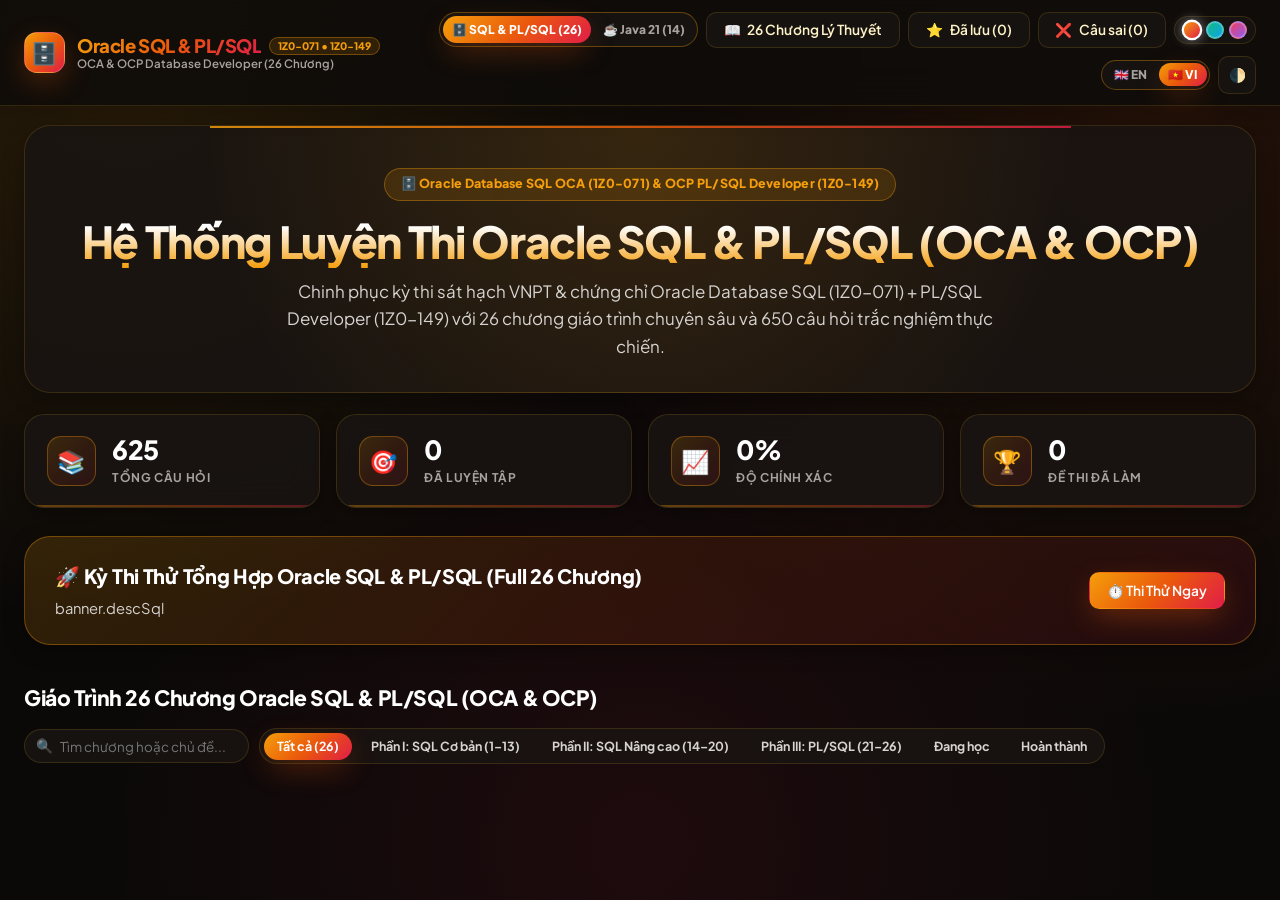
==== commit 05eca90d: "feat(sql): add 26-chapter Oracle SQL & PL/SQL curriculum (OCA 1Z0-071 & OCP 1Z0-149) with theory & 6" ====
--- a/quiz-app/index.html
+++ b/quiz-app/index.html
@@ -3,8 +3,8 @@
 <head>
   <meta charset="UTF-8">
   <meta name="viewport" content="width=device-width, initial-scale=1.0, maximum-scale=5.0">
-  <title>OCP Java 21 Quiz Master - Oracle Certified Professional (1Z0-830)</title>
-  <meta name="description" content="Ứng dụng web ôn thi trắc nghiệm chứng chỉ Oracle Certified Professional Java SE 21 Developer (1Z0-830) song ngữ Việt - Anh với giải thích chuyên sâu và chế độ thi thử tính giờ.">
+  <title>Oracle SQL &amp; PL/SQL + Java 21 Quiz Master (OCA 1Z0-071 • OCP 1Z0-149 • 1Z0-830)</title>
+  <meta name="description" content="Hệ thống ôn thi chứng chỉ Oracle Database SQL & PL/SQL (26 chương lý thuyết, 650 câu hỏi trắc nghiệm OCA/OCP) và Oracle Java SE 21 Developer (1Z0-830).">
   
   <!-- Fonts -->
   <link rel="preconnect" href="https://fonts.googleapis.com">
@@ -13,11 +13,11 @@
   
   <!-- Modular CSS -->
   <link rel="stylesheet" href="lib/prism.css">
-  <link rel="stylesheet" href="css/variables.css?v=3.3.0">
-  <link rel="stylesheet" href="css/layout.css?v=3.3.0">
-  <link rel="stylesheet" href="css/components.css?v=3.3.0">
-  <link rel="stylesheet" href="css/modals.css?v=3.3.0">
-  <link rel="stylesheet" href="css/responsive.css?v=3.3.0">
+  <link rel="stylesheet" href="css/variables.css?v=3.5.0">
+  <link rel="stylesheet" href="css/layout.css?v=3.5.0">
+  <link rel="stylesheet" href="css/components.css?v=3.5.0">
+  <link rel="stylesheet" href="css/modals.css?v=3.5.0">
+  <link rel="stylesheet" href="css/responsive.css?v=3.5.0">
 </head>
 <body>
 
@@ -25,24 +25,30 @@
   <header>
     <div class="container nav-wrapper">
       <a class="brand" id="brand-logo" href="#" title="Về trang chủ / Home">
-        <div class="brand-icon">☕</div>
+        <div class="brand-icon" id="brand-icon">🗄️</div>
         <div class="brand-text-wrap">
           <div class="brand-title-row">
-            <span class="brand-title">OCP 21 Quiz Master</span>
-            <span class="brand-badge">1Z0-830</span>
-          </div>
-          <span class="brand-subtitle">Oracle Java SE 21 Developer</span>
+            <span class="brand-title" id="brand-title">Oracle SQL &amp; PL/SQL</span>
+            <span class="brand-badge" id="brand-badge">1Z0-071 • 1Z0-149</span>
+          </div>
+          <span class="brand-subtitle" id="brand-subtitle">OCA &amp; OCP Database Developer (26 Chương)</span>
         </div>
       </a>
 
       <div class="nav-actions">
-        <a href="https://github.com/Min-Duc1705/OCP-21/tree/main/enthuware" target="_blank" rel="noopener noreferrer" class="btn btn-secondary nav-btn" id="nav-btn-enthuware" title="Sổ tay giải đề & bẫy thi Enthuware">
+        <!-- Course Switcher: SQL & PL/SQL (26 Ch) <-> Java 21 (14 Ch) -->
+        <div class="lang-segmented-btn" id="btn-toggle-course" title="Chuyển đổi lộ trình học: Oracle SQL &amp; PL/SQL (26 Chương) ⇄ Java SE 21 (14 Chương)">
+          <span class="lang-seg-opt active" id="course-seg-sql" data-course="sql">🗄️ SQL &amp; PL/SQL (26)</span>
+          <span class="lang-seg-opt" id="course-seg-java" data-course="java">☕ Java 21 (14)</span>
+        </div>
+
+        <a href="https://github.com/Min-Duc1705/OCP-21/tree/main/enthuware" target="_blank" rel="noopener noreferrer" class="btn btn-secondary nav-btn" id="nav-btn-enthuware" title="Sổ tay giải đề &amp; bẫy thi Enthuware" style="display: none;">
           <span>⚡</span> <span class="nav-btn-label" data-i18n="nav.enthuware">Enthuware</span>
         </a>
-        <button class="btn btn-secondary nav-btn" id="btn-open-theory" title="Xem sổ tay lý thuyết trọn bộ 14 chương OCP 21">
-          <span>📖</span> <span class="nav-btn-label" data-i18n="nav.theory">14 Chương Lý Thuyết</span>
-        </button>
-        <button class="btn btn-secondary nav-btn" id="btn-open-videos" title="Xem video bài giảng trọn bộ 14 chương OCP 21">
+        <button class="btn btn-secondary nav-btn" id="btn-open-theory" title="Xem sổ tay lý thuyết trọn bộ các chương">
+          <span>📖</span> <span class="nav-btn-label" id="nav-label-theory" data-i18n="nav.theorySql">26 Chương Lý Thuyết</span>
+        </button>
+        <button class="btn btn-secondary nav-btn" id="btn-open-videos" title="Xem video bài giảng trọn bộ 14 chương OCP 21" style="display: none;">
           <span>🎬</span> <span class="nav-btn-label" data-i18n="nav.videos">14 Video Bài Giảng</span>
         </button>
         <button class="btn btn-secondary nav-btn" id="btn-open-bookmarks" title="Xem các câu hỏi đã đánh dấu">
@@ -52,9 +58,9 @@
           <span>❌</span> <span class="nav-btn-label"><span data-i18n="nav.mistakes">Câu sai</span> (<span id="mistake-count-badge">0</span>)</span>
         </button>
         <div class="palette-switcher" id="palette-switcher" title="Đổi tông màu giao diện (Vàng Hổ Phách / Xanh Ngọc Lục Bảo / Hồng Tím)">
-          <button type="button" class="palette-dot palette-dot-amber active" data-palette="amber" aria-label="Solar Amber Theme" title="Vàng Hổ Phách & Đỏ Cam (Java Duke)"></button>
-          <button type="button" class="palette-dot palette-dot-emerald" data-palette="emerald" aria-label="Emerald Mint Theme" title="Xanh Ngọc Lục Bảo & Mint"></button>
-          <button type="button" class="palette-dot palette-dot-rose" data-palette="rose" aria-label="Rose Amethyst Theme" title="Hồng Nhung & Tím Hoàng Gia"></button>
+          <button type="button" class="palette-dot palette-dot-amber active" data-palette="amber" aria-label="Solar Amber Theme" title="Vàng Hổ Phách &amp; Đỏ Cam (Java Duke)"></button>
+          <button type="button" class="palette-dot palette-dot-emerald" data-palette="emerald" aria-label="Emerald Mint Theme" title="Xanh Ngọc Lục Bảo &amp; Mint"></button>
+          <button type="button" class="palette-dot palette-dot-rose" data-palette="rose" aria-label="Rose Amethyst Theme" title="Hồng Nhung &amp; Tím Hoàng Gia"></button>
         </div>
         <button class="lang-segmented-btn" id="btn-toggle-lang" title="Chuyển đổi ngôn ngữ VI / EN (Phím L)">
           <span class="lang-seg-opt" id="lang-seg-en">🇬🇧 EN</span>
@@ -73,9 +79,9 @@
     <!-- VIEW 1: DASHBOARD -->
     <section id="dashboard-view" class="view active">
       <div class="hero">
-        <div class="hero-pill" data-i18n="hero.badge">✨ Oracle Certified Professional • Java SE 21 (1Z0-830)</div>
-        <h1 data-i18n="hero.title">Hệ Thống Luyện Thi OCP Java 21</h1>
-        <p data-i18n="hero.subtitle">Chinh phục chứng chỉ Oracle 1Z0-830 với 14 chương lý thuyết, 14 video bài giảng và 338 câu hỏi trắc nghiệm song ngữ Anh - Việt kèm phân tích bẫy thi chuyên sâu.</p>
+        <div class="hero-pill" id="hero-badge" data-i18n="hero.badgeSql">✨ Lộ Trình Toàn Diện • Oracle SQL &amp; PL/SQL (OCA 1Z0-071 &amp; OCP 1Z0-149)</div>
+        <h1 id="hero-title" data-i18n="hero.titleSql">Hệ Thống Ôn Tập Oracle SQL &amp; PL/SQL</h1>
+        <p id="hero-subtitle" data-i18n="hero.subtitleSql">Chinh phục kỳ thi Oracle Database (OCA/OCP) &amp; phỏng vấn Backend/SQL Developer với 26 chương lý thuyết chuyên sâu và 650 câu hỏi trắc nghiệm thực chiến kèm giải thích bẫy thi chi tiết.</p>
       </div>
 
       <!-- Stats Ribbon -->
@@ -83,7 +89,7 @@
         <div class="stat-card">
           <div class="stat-icon">📚</div>
           <div class="stat-content">
-            <h3 id="stat-total-questions">338</h3>
+            <h3 id="stat-total-questions">650</h3>
             <span data-i18n="stats.total">Tổng câu hỏi</span>
           </div>
         </div>
@@ -113,8 +119,8 @@
       <!-- Quick Action: Comprehensive Mock Exam -->
       <div class="quick-exam-banner">
         <div class="quick-exam-info">
-          <h2 data-i18n="banner.title">🚀 Kỳ Thi Thử Tổng Hợp Chuẩn Oracle (Full 14 Chương)</h2>
-          <p data-i18n="banner.desc">Đề thi mô phỏng ngẫu nhiên từ toàn bộ ngân hàng câu hỏi, tính giờ chuẩn Oracle với ngưỡng đỗ 68%.</p>
+          <h2 id="banner-title" data-i18n="banner.titleSql">🚀 Kỳ Thi Thử Tổng Hợp Oracle SQL &amp; PL/SQL (Full 26 Chương)</h2>
+          <p id="banner-desc" data-i18n="banner.descSql">Đề thi mô phỏng ngẫu nhiên từ ngân hàng 650 câu hỏi OCA/OCP (Phần I: SQL Cơ bản, Phần II: SQL Nâng cao, Phần III: PL/SQL).</p>
         </div>
         <button class="btn btn-primary quick-exam-cta" id="btn-quick-full-exam" data-i18n="banner.cta">
           ⏱️ Thi Thử Ngay
@@ -124,7 +130,7 @@
       <!-- Chapters Toolbar (Title + Search + Filter Pills) -->
       <div class="dashboard-toolbar">
         <div class="section-title" style="margin-bottom: 0;">
-          <h2 data-i18n="dashboard.chaptersTitle">Lộ Trình 14 Chương Trọng Tâm (Study Chapters)</h2>
+          <h2 id="dashboard-chapters-title" data-i18n="dashboard.chaptersTitleSql">Lộ Trình 26 Chương Oracle SQL &amp; PL/SQL (OCA → OCP)</h2>
         </div>
 
         <div class="chapter-controls">
@@ -133,7 +139,10 @@
             <input type="text" id="chapter-search-input" data-i18n-placeholder="dashboard.searchPlaceholder" placeholder="Tìm chương hoặc chủ đề..." autocomplete="off">
           </div>
           <div class="chapter-filter-pills" id="chapter-filter-pills">
-            <button type="button" class="filter-pill-btn active" data-ch-filter="all" data-i18n="dashboard.filterAll">Tất cả (14)</button>
+            <button type="button" class="filter-pill-btn active" data-ch-filter="all" id="filter-pill-all" data-i18n="dashboard.filterAllSql">Tất cả (26)</button>
+            <button type="button" class="filter-pill-btn sql-part-pill" data-ch-filter="part1" id="filter-pill-part1" data-i18n="dashboard.filterPart1">Phần I: OCA SQL (1–13)</button>
+            <button type="button" class="filter-pill-btn sql-part-pill" data-ch-filter="part2" id="filter-pill-part2" data-i18n="dashboard.filterPart2">Phần II: OCP SQL (14–20)</button>
+            <button type="button" class="filter-pill-btn sql-part-pill" data-ch-filter="part3" id="filter-pill-part3" data-i18n="dashboard.filterPart3">Phần III: PL/SQL (21–26)</button>
             <button type="button" class="filter-pill-btn" data-ch-filter="progress" data-i18n="dashboard.filterInProgress">Đang học</button>
             <button type="button" class="filter-pill-btn" data-ch-filter="done" data-i18n="dashboard.filterCompleted">Hoàn thành</button>
           </div>
@@ -152,7 +161,7 @@
           <button class="btn btn-secondary btn-sm" id="btn-practice-back" data-i18n="practice.back">← Dashboard</button>
           <div class="quiz-meta-titles">
             <div id="practice-chapter-title" class="quiz-chapter-sub">Chapter 1</div>
-            <div class="quiz-question-counter"><span data-i18n="common.question">Câu hỏi</span> <span id="practice-current-index">1</span> / <span id="practice-total-count">23</span></div>
+            <div class="quiz-question-counter"><span data-i18n="common.question">Câu hỏi</span> <span id="practice-current-index">1</span> / <span id="practice-total-count">25</span></div>
           </div>
         </div>
 
@@ -189,11 +198,11 @@
 
       <!-- 2-COLUMN SPLIT LAYOUT -->
       <div class="split-layout-container">
-        <!-- LEFT PANE: QUESTION & IDE JAVA CODE -->
+        <!-- LEFT PANE: QUESTION & IDE CODE -->
         <div class="split-left-pane">
           <div class="pane-top-meta">
             <span class="badge badge-info" id="practice-type-badge">Chọn 1 đáp án</span>
-            <span class="question-id-tag" id="practice-question-id">ch1_q1</span>
+            <span class="question-id-tag" id="practice-question-id">sql_ch1_q1</span>
           </div>
 
           <div class="pane-sub-header">
@@ -215,10 +224,10 @@
                 <span class="ide-dot yellow"></span>
                 <span class="ide-dot green"></span>
               </div>
-              <span class="ide-filename" data-i18n="common.javaCode">Snippet.java</span>
+              <span class="ide-filename" id="practice-ide-filename" data-i18n="common.sqlCode">Query.sql</span>
               <button type="button" class="btn-copy-snippet" id="btn-copy-practice-code" data-i18n="common.copyCode">📋 Sao chép</button>
             </div>
-            <pre><code class="language-java" id="practice-code-block"></code></pre>
+            <pre><code class="language-sql" id="practice-code-block"></code></pre>
           </div>
         </div>
 
@@ -247,7 +256,7 @@
           <!-- Explanation Card (Revealed after check) -->
           <div class="explanation-card" id="practice-explanation-card">
             <div class="explanation-title">
-              <span data-i18n="common.explanationTitle">💡 Giải Thích Chuyên Sâu & Phân Tích Bẫy Thi:</span>
+              <span data-i18n="common.explanationTitle">💡 Giải Thích Chuyên Sâu &amp; Phân Tích Bẫy Thi:</span>
             </div>
             <div class="explanation-body" id="practice-explanation-text"></div>
           </div>
@@ -267,7 +276,7 @@
         <div class="quiz-meta">
           <button class="btn btn-secondary btn-sm" id="btn-exam-quit" data-i18n="exam.quit">← Thoát phòng thi</button>
           <div class="quiz-meta-titles">
-            <div id="exam-title-display" class="quiz-chapter-sub" data-i18n="exam.roomTitle">Phòng Thi OCP Java 21</div>
+            <div id="exam-title-display" class="quiz-chapter-sub" data-i18n="exam.roomTitleSql">Phòng Thi Oracle SQL &amp; PL/SQL</div>
             <div class="quiz-question-counter"><span data-i18n="common.question">Câu hỏi</span> <span id="exam-current-index">1</span> / <span id="exam-total-count">25</span></div>
           </div>
         </div>
@@ -286,7 +295,7 @@
         <!-- Main Exam Question Area -->
         <div class="exam-main">
           <div class="split-layout-container" style="margin-bottom: 0;">
-            <!-- Left Pane: Prompt & IDE Java Code -->
+            <!-- Left Pane: Prompt & IDE Code -->
             <div class="split-left-pane">
               <div class="pane-top-meta">
                 <span class="badge badge-info" id="exam-type-badge">Chọn tất cả đáp án đúng</span>
@@ -309,10 +318,10 @@
                     <span class="ide-dot yellow"></span>
                     <span class="ide-dot green"></span>
                   </div>
-                  <span class="ide-filename" data-i18n="common.javaCode">Snippet.java</span>
+                  <span class="ide-filename" id="exam-ide-filename" data-i18n="common.sqlCode">Query.sql</span>
                   <button type="button" class="btn-copy-snippet" id="btn-copy-exam-code" data-i18n="common.copyCode">📋 Sao chép</button>
                 </div>
-                <pre><code class="language-java" id="exam-code-block"></code></pre>
+                <pre><code class="language-sql" id="exam-code-block"></code></pre>
               </div>
             </div>
 
@@ -401,7 +410,7 @@
       <div id="exam-review-section" style="margin-top: 2rem;">
         <div class="dashboard-toolbar">
           <div class="section-title" style="margin-bottom: 0;">
-            <h2 data-i18n="result.detailedTitle">Chi Tiết Từng Câu Hỏi & Đáp Án</h2>
+            <h2 data-i18n="result.detailedTitle">Chi Tiết Từng Câu Hỏi &amp; Đáp Án</h2>
           </div>
           <div class="review-filters" id="review-filters">
             <button class="btn btn-secondary btn-sm active" data-filter="all" data-i18n="result.filterAll">Tất cả</button>
@@ -527,13 +536,13 @@
     <div class="modal-content theory-modal-content">
       <div class="theory-top-bar">
         <div class="theory-top-left">
-          <button class="btn-sidebar-toggle" id="btn-toggle-theory-sidebar" title="Ẩn / Hiện danh mục 14 chương" aria-label="Toggle Sidebar">
+          <button class="btn-sidebar-toggle" id="btn-toggle-theory-sidebar" title="Ẩn / Hiện danh mục các chương" aria-label="Toggle Sidebar">
             ☰
           </button>
           <div class="theory-breadcrumb">
             <span class="theory-brand-tag" data-i18n="theory.handbook">📖 Lý Thuyết</span>
             <span class="theory-breadcrumb-sep">/</span>
-            <span class="theory-breadcrumb-active" id="theory-modal-breadcrumb">Chương 1: Khối Xây Dựng Cơ Bản</span>
+            <span class="theory-breadcrumb-active" id="theory-modal-breadcrumb">Chương 1: Tổng quan Oracle Database và SQL</span>
           </div>
         </div>
 
@@ -549,13 +558,13 @@
           <button type="button" class="btn btn-primary btn-sm" id="btn-theory-voice-toggle" title="Nghe AI Cloned đọc lý thuyết chương này (Hỗ trợ nghe khi ngủ)">
             🔊 <span class="hide-mobile">Nghe Lý Thuyết</span>
           </button>
-          <button type="button" class="btn btn-secondary btn-sm" id="btn-theory-voice-select" title="Chọn 4 giọng đọc Cloned AI & Hẹn giờ ngủ">
+          <button type="button" class="btn btn-secondary btn-sm" id="btn-theory-voice-select" title="Chọn 4 giọng đọc Cloned AI &amp; Hẹn giờ ngủ">
             🎙️ <span class="hide-mobile">4 Giọng Clone</span>
           </button>
           <a id="theory-github-link" href="https://github.com/Min-Duc1705/OCP-21" target="_blank" rel="noopener noreferrer" class="btn btn-secondary btn-sm" title="Mở file Markdown gốc trên GitHub" style="text-decoration: none;">
             🔗 <span class="hide-mobile">GitHub</span>
           </a>
-          <button class="btn btn-secondary btn-sm" id="btn-theory-video-link" title="Xem video bài giảng của chương này">
+          <button class="btn btn-secondary btn-sm" id="btn-theory-video-link" title="Xem video bài giảng của chương này" style="display: none;">
             🎬 <span class="hide-mobile">Video</span>
           </button>
           <button class="close-modal-btn" id="btn-close-theory-modal" title="Đóng sổ tay lý thuyết (Esc)">&times;</button>
@@ -582,6 +591,13 @@
           <button type="button" class="btn btn-primary btn-sm" id="btn-voice-bar-pause" title="Tạm dừng / Tiếp tục">⏸ Tạm dừng</button>
           <button type="button" class="btn btn-secondary btn-sm" id="btn-voice-bar-next" title="Đoạn tiếp">⏭</button>
           <button type="button" class="btn btn-secondary btn-sm active" id="btn-voice-bar-autonext" title="Tự động chuyển sang chương tiếp theo khi đọc xong để nghe lúc ngủ">🔁 Tự qua chương: BẬT</button>
+          <select id="voice-bar-voice-select" class="voice-speed-select voice-quick-select" title="Đổi nhanh 4 giọng đọc Clone AI">
+            <option value="cloned_microservices_female">🎙️ Nữ Hệ Thống (Clone)</option>
+            <option value="cloned_jobhub_female">🎙️ Nữ JobHub AI (Clone)</option>
+            <option value="cloned_angular_male">🎙️ Nam Angular (Clone)</option>
+            <option value="cloned_angular_female">🎙️ Nữ Angular (Clone)</option>
+            <option value="dual_podcast">🎭 Podcast 2 Giọng (Nam ⇄ Nữ)</option>
+          </select>
           <select id="voice-bar-speed-select" class="voice-speed-select" title="Tốc độ đọc">
             <option value="0.85">0.85x (Ngủ)</option>
             <option value="0.95">0.95x</option>
@@ -590,7 +606,7 @@
             <option value="1.25">1.25x</option>
             <option value="1.5">1.5x</option>
           </select>
-          <button type="button" class="btn btn-secondary btn-sm" id="btn-voice-bar-settings" title="Cấu hình 4 giọng Clone & Hẹn giờ ngủ">🎙️ Đổi giọng / Hẹn giờ</button>
+          <button type="button" class="btn btn-secondary btn-sm" id="btn-voice-bar-settings" title="Cấu hình 4 giọng Clone &amp; Hẹn giờ ngủ">🎙️ Đổi giọng / Hẹn giờ</button>
           <button type="button" class="btn btn-danger btn-sm" id="btn-voice-bar-stop" title="Dừng đọc">⏹</button>
         </div>
       </div>
@@ -599,12 +615,12 @@
         <!-- Mobile Backdrop Overlay -->
         <div class="theory-sidebar-backdrop" id="theory-sidebar-backdrop"></div>
 
-        <!-- Left Sidebar: 14 Chapters -->
+        <!-- Left Sidebar: Chapters -->
         <aside class="theory-sidebar" id="theory-sidebar">
           <div class="theory-sidebar-header">
-            <span class="theory-sidebar-header-title" data-i18n="theory.sidebarHeading">📑 14 CHƯƠNG LÝ THUYẾT</span>
+            <span class="theory-sidebar-header-title" id="theory-sidebar-heading" data-i18n="theory.sidebarHeadingSql">📑 26 CHƯƠNG LÝ THUYẾT</span>
             <div style="display: flex; align-items: center; gap: 0.5rem;">
-              <span class="theory-sidebar-count">14</span>
+              <span class="theory-sidebar-count" id="theory-sidebar-count">26</span>
               <button type="button" class="btn-close-theory-drawer" id="btn-close-theory-drawer" title="Thu gọn danh mục" aria-label="Close sidebar">&times;</button>
             </div>
           </div>
@@ -623,11 +639,11 @@
   </div>
 
   <!-- MODAL: 4 CLONED AI VOICES & SLEEP MODE CONFIG -->
-  <div class="modal-overlay" id="voice-selector-modal" style="z-index: 1200;">
+  <div class="modal-overlay" id="voice-selector-modal" style="z-index: 10050;">
     <div class="modal-content voice-modal-content">
       <div class="modal-header">
         <div>
-          <h2 style="margin: 0; font-size: 1.15rem;">🎙️ 4 Giọng Đọc Clone AI & Chế Độ Nghe Khi Ngủ</h2>
+          <h2 style="margin: 0; font-size: 1.15rem;">🎙️ 4 Giọng Đọc Clone AI &amp; Chế Độ Nghe Khi Ngủ</h2>
           <p style="margin: 0.25rem 0 0; font-size: 0.82rem; color: var(--text-muted);">
             Chỉ giữ 4 giọng đọc Clone tuyển chọn (Microservices, JobHub AI, Nam/Nữ Podcast Angular) tối ưu nghe thấm kiến thức lúc ngủ.
           </p>
@@ -647,7 +663,7 @@
 
         <label class="voice-toggle-row">
           <div>
-            <strong>🔁 Nghe liên tục tự động chuyển chương khi ngủ (CH1 → CH14)</strong>
+            <strong>🔁 Nghe liên tục tự động chuyển chương khi ngủ</strong>
             <span>Đọc hết chương hiện tại sẽ tự mở chương kế tiếp và đọc liên tục không ngắt quãng</span>
           </div>
           <input type="checkbox" id="chk-voice-auto-next" checked>
@@ -702,14 +718,16 @@
   </div>
 
   <!-- Modular Scripts -->
-  <script src="lib/prism.js?v=3.2.0"></script>
-  <script src="lib/marked.min.js?v=3.2.0"></script>
-  <script src="js/quiz-data.js?v=3.2.0"></script>
-  <script src="js/theory-data.js?v=3.2.0"></script>
-  <script src="js/storage.js?v=3.2.0"></script>
-  <script src="js/i18n.js?v=3.2.0"></script>
-  <script src="js/voice-narrator.js?v=3.2.0"></script>
-  <script src="js/theory-viewer.js?v=3.2.0"></script>
-  <script src="js/app.js?v=3.2.0"></script>
+  <script src="lib/prism.js?v=3.5.0"></script>
+  <script src="lib/marked.min.js?v=3.5.0"></script>
+  <script src="js/quiz-data.js?v=3.5.0"></script>
+  <script src="js/theory-data.js?v=3.5.0"></script>
+  <script src="js/sql-quiz-data.js?v=3.5.0"></script>
+  <script src="js/sql-theory-data.js?v=3.5.0"></script>
+  <script src="js/storage.js?v=3.5.0"></script>
+  <script src="js/i18n.js?v=3.5.0"></script>
+  <script src="js/voice-narrator.js?v=3.5.0"></script>
+  <script src="js/theory-viewer.js?v=3.5.0"></script>
+  <script src="js/app.js?v=3.5.0"></script>
 </body>
 </html>
--- a/quiz-app/css/modals.css
+++ b/quiz-app/css/modals.css
@@ -878,15 +878,35 @@
 }
 
 .voice-speed-select {
-  background: var(--bg-surface);
-  color: var(--text-primary);
-  border: 1px solid var(--border-color);
+  background-color: #181412;
+  color: #fef3c7;
+  color-scheme: dark;
+  border: 1px solid var(--accent-border);
   border-radius: 8px;
-  padding: 0.32rem 0.55rem;
-  font-size: 0.76rem;
+  padding: 0.36rem 0.65rem;
+  font-size: 0.78rem;
   font-weight: 700;
+  font-family: inherit;
   outline: none;
   cursor: pointer;
+}
+
+.voice-speed-select option {
+  background-color: #181412;
+  color: #fef3c7;
+  font-weight: 600;
+  padding: 0.35rem;
+}
+
+[data-theme="light"] .voice-speed-select {
+  background-color: #ffffff;
+  color: #1c1917;
+  color-scheme: light;
+}
+
+[data-theme="light"] .voice-speed-select option {
+  background-color: #ffffff;
+  color: #1c1917;
 }
 
 #btn-voice-bar-autonext.active {
@@ -924,15 +944,24 @@
 }
 
 /* Highlight active reading block in markdown */
+[data-voice-block-id] {
+  transition: background-color 0.22s ease, border-color 0.22s ease, padding-left 0.22s ease;
+}
+
 .voice-reading-active {
-  background: var(--accent-soft) !important;
-  border-left: 3px solid var(--accent-primary) !important;
-  padding-left: 0.65rem !important;
-  border-radius: 0 8px 8px 0 !important;
-  transition: all 0.25s ease;
-}
-
-/* 4 Cloned Voices Modal */
+  position: relative;
+  background: var(--accent-soft-hover) !important;
+  border-left: 4px solid var(--accent-primary) !important;
+  padding: 0.45rem 0.85rem !important;
+  border-radius: 0 10px 10px 0 !important;
+  box-shadow: 0 4px 18px rgba(0, 0, 0, 0.22);
+}
+
+/* 4 Cloned Voices Modal (Must appear above #theory-modal z-index: 9999) */
+#voice-selector-modal.modal-overlay {
+  z-index: 10050 !important;
+}
+
 .voice-modal-content {
   max-width: 780px;
   width: 95%;
@@ -984,120 +1013,229 @@
 }
 
 .cloned-voices-grid {
-  display: grid;
-  grid-template-columns: repeat(2, 1fr);
-  gap: 0.8rem;
-  margin-bottom: 1.1rem;
-}
-
-.cloned-voice-card {
   display: flex;
   flex-direction: column;
+  gap: 0.7rem;
+  margin-bottom: 1.15rem;
+}
+
+.cloned-voice-row {
+  display: flex;
+  align-items: center;
   justify-content: space-between;
-  gap: 0.6rem;
-  padding: 0.9rem;
+  gap: 1rem;
+  padding: 0.9rem 1.1rem;
+  border-radius: 14px;
+  background: rgba(20, 26, 36, 0.78);
+  border: 1px solid rgba(148, 163, 184, 0.16);
+  cursor: pointer;
+  transition: all 0.2s ease;
+}
+
+.cloned-voice-row:hover {
+  border-color: rgba(56, 189, 248, 0.45);
+  background: rgba(24, 34, 48, 0.9);
+}
+
+[data-theme="light"] .cloned-voice-row {
+  background: var(--bg-elevated);
+  border-color: var(--border-color);
+}
+
+.cloned-voice-row.selected-primary {
+  background: linear-gradient(90deg, rgba(16, 46, 62, 0.85) 0%, rgba(16, 52, 48, 0.75) 100%);
+  border-color: rgba(56, 189, 248, 0.52);
+  box-shadow: 0 0 0 1px rgba(56, 189, 248, 0.22);
+}
+
+.cloned-voice-row.selected-secondary {
+  background: linear-gradient(90deg, rgba(14, 48, 38, 0.82) 0%, rgba(18, 36, 42, 0.75) 100%);
+  border-color: rgba(16, 185, 129, 0.5);
+}
+
+[data-theme="light"] .cloned-voice-row.selected-primary {
+  background: rgba(14, 165, 233, 0.1);
+  border-color: #0284c7;
+}
+
+.cloned-voice-row-left {
+  display: flex;
+  align-items: center;
+  gap: 0.85rem;
+  flex: 1;
+  min-width: 0;
+}
+
+.cloned-voice-avatar {
+  width: 2.75rem;
+  height: 2.75rem;
   border-radius: 12px;
-  background: var(--bg-surface);
-  border: 1px solid var(--border-color);
-  transition: all 0.2s ease;
-}
-
-[data-theme="light"] .cloned-voice-card {
-  background: var(--bg-elevated);
-}
-
-.cloned-voice-card.selected-primary {
-  border-color: var(--accent-primary);
-  background: var(--accent-soft);
-  box-shadow: 0 0 0 1px var(--accent-border);
-}
-
-.cloned-voice-card.selected-secondary {
-  border-color: var(--accent-secondary);
-  background: var(--accent-secondary-soft);
-}
-
-.cloned-voice-card-top {
-  display: flex;
-  align-items: flex-start;
-  gap: 0.65rem;
-}
-
-.cloned-voice-avatar {
-  width: 2.4rem;
-  height: 2.4rem;
-  border-radius: 10px;
   display: flex;
   align-items: center;
   justify-content: center;
-  font-size: 1.25rem;
+  font-size: 1.4rem;
   flex-shrink: 0;
-  background: var(--accent-secondary-soft);
-  border: 1px solid var(--accent-secondary-border);
+  background: rgba(168, 85, 247, 0.18);
+  border: 1px solid rgba(168, 85, 247, 0.32);
 }
 
 .cloned-voice-avatar.male {
-  background: var(--accent-soft);
-  border-color: var(--accent-border);
+  background: rgba(14, 165, 233, 0.18);
+  border-color: rgba(14, 165, 233, 0.35);
 }
 
 .cloned-voice-info {
   flex: 1;
   min-width: 0;
+  display: flex;
+  flex-direction: column;
+  gap: 0.28rem;
 }
 
 .cloned-voice-name-row {
   display: flex;
   align-items: center;
-  gap: 0.4rem;
+  gap: 0.45rem;
   flex-wrap: wrap;
-  font-size: 0.88rem;
-}
-
-.voice-role-badge {
+}
+
+.cloned-voice-title {
+  font-size: 0.94rem;
+  font-weight: 800;
+  color: #f8fafc;
+}
+
+[data-theme="light"] .cloned-voice-title {
+  color: #0f172a;
+}
+
+.voice-speaker-badge {
+  font-size: 0.66rem;
+  font-weight: 800;
+  padding: 0.14rem 0.5rem;
+  border-radius: 6px;
+  letter-spacing: 0.04em;
+  text-transform: uppercase;
+}
+
+.voice-speaker-badge.speaker-a {
+  background: rgba(14, 165, 233, 0.22);
+  border: 1px solid rgba(56, 189, 248, 0.5);
+  color: #38bdf8;
+}
+
+.voice-speaker-badge.speaker-b {
+  background: rgba(16, 185, 129, 0.22);
+  border: 1px solid rgba(16, 185, 129, 0.5);
+  color: #34d399;
+}
+
+.voice-clone-ai-badge {
   font-size: 0.68rem;
   font-weight: 800;
-  padding: 0.1rem 0.45rem;
-  border-radius: 9999px;
-}
-
-.voice-role-badge.primary {
-  background: var(--accent-soft-hover);
-  color: var(--accent-primary);
-}
-
-.voice-role-badge.secondary {
-  background: var(--accent-secondary-soft);
-  color: var(--accent-secondary);
-}
-
-.cloned-voice-badges {
-  display: flex;
-  gap: 0.35rem;
-  flex-wrap: wrap;
-  margin-top: 0.25rem;
-}
-
-.voice-meta-pill {
-  font-size: 0.69rem;
-  padding: 0.1rem 0.45rem;
+  padding: 0.14rem 0.52rem;
   border-radius: 6px;
-  background: rgba(148, 163, 184, 0.12);
-  color: var(--text-secondary);
+  background: rgba(16, 185, 129, 0.18);
+  border: 1px solid rgba(16, 185, 129, 0.45);
+  color: #34d399;
+}
+
+.voice-accent-badge {
+  font-size: 0.68rem;
+  font-weight: 700;
+  padding: 0.14rem 0.52rem;
+  border-radius: 6px;
+  background: rgba(148, 163, 184, 0.16);
+  color: #cbd5e1;
+}
+
+[data-theme="light"] .voice-accent-badge {
+  color: #475569;
 }
 
 .cloned-voice-desc {
   margin: 0;
-  font-size: 0.77rem;
-  color: var(--text-muted);
-  line-height: 1.4;
-}
-
-.cloned-voice-actions {
-  display: flex;
-  align-items: center;
-  gap: 0.4rem;
-  flex-wrap: wrap;
+  font-size: 0.8rem;
+  color: #94a3b8;
+  line-height: 1.35;
+  white-space: nowrap;
+  overflow: hidden;
+  text-overflow: ellipsis;
+}
+
+.cloned-voice-row-actions {
+  display: flex;
+  align-items: center;
+  gap: 0.6rem;
+  flex-shrink: 0;
+}
+
+.btn-voice-preview {
+  display: inline-flex;
+  align-items: center;
+  gap: 0.38rem;
+  padding: 0.42rem 0.82rem;
+  border-radius: 8px;
+  background: rgba(30, 41, 59, 0.85);
+  border: 1px solid rgba(148, 163, 184, 0.28);
+  color: #f8fafc;
+  font-size: 0.78rem;
+  font-weight: 700;
+  font-family: inherit;
+  cursor: pointer;
+  transition: all 0.18s ease;
+}
+
+.btn-voice-preview:hover {
+  background: rgba(51, 65, 85, 0.95);
+  border-color: rgba(56, 189, 248, 0.55);
+}
+
+.btn-voice-preview.playing {
+  background: rgba(239, 68, 68, 0.22);
+  border-color: #ef4444;
+  color: #fca5a5;
+}
+
+.btn-voice-slot-b {
+  padding: 0.36rem 0.65rem;
+  border-radius: 8px;
+  background: rgba(16, 185, 129, 0.12);
+  border: 1px solid rgba(16, 185, 129, 0.4);
+  color: #34d399;
+  font-size: 0.72rem;
+  font-weight: 700;
+  font-family: inherit;
+  cursor: pointer;
+}
+
+.btn-voice-slot-b.active {
+  background: #10b981;
+  color: #042f2e;
+}
+
+.btn-voice-radio {
+  width: 1.7rem;
+  height: 1.7rem;
+  border-radius: 50%;
+  border: 2px solid rgba(148, 163, 184, 0.4);
+  background: transparent;
+  color: #06131f;
+  font-size: 0.85rem;
+  font-weight: 900;
+  display: inline-flex;
+  align-items: center;
+  justify-content: center;
+  cursor: pointer;
+  padding: 0;
+  transition: all 0.18s ease;
+}
+
+.btn-voice-radio.checked {
+  background: #38bdf8;
+  border-color: #38bdf8;
+  color: #04131f;
+  box-shadow: 0 0 12px rgba(56, 189, 248, 0.45);
 }
 
 .voice-bottom-bars {
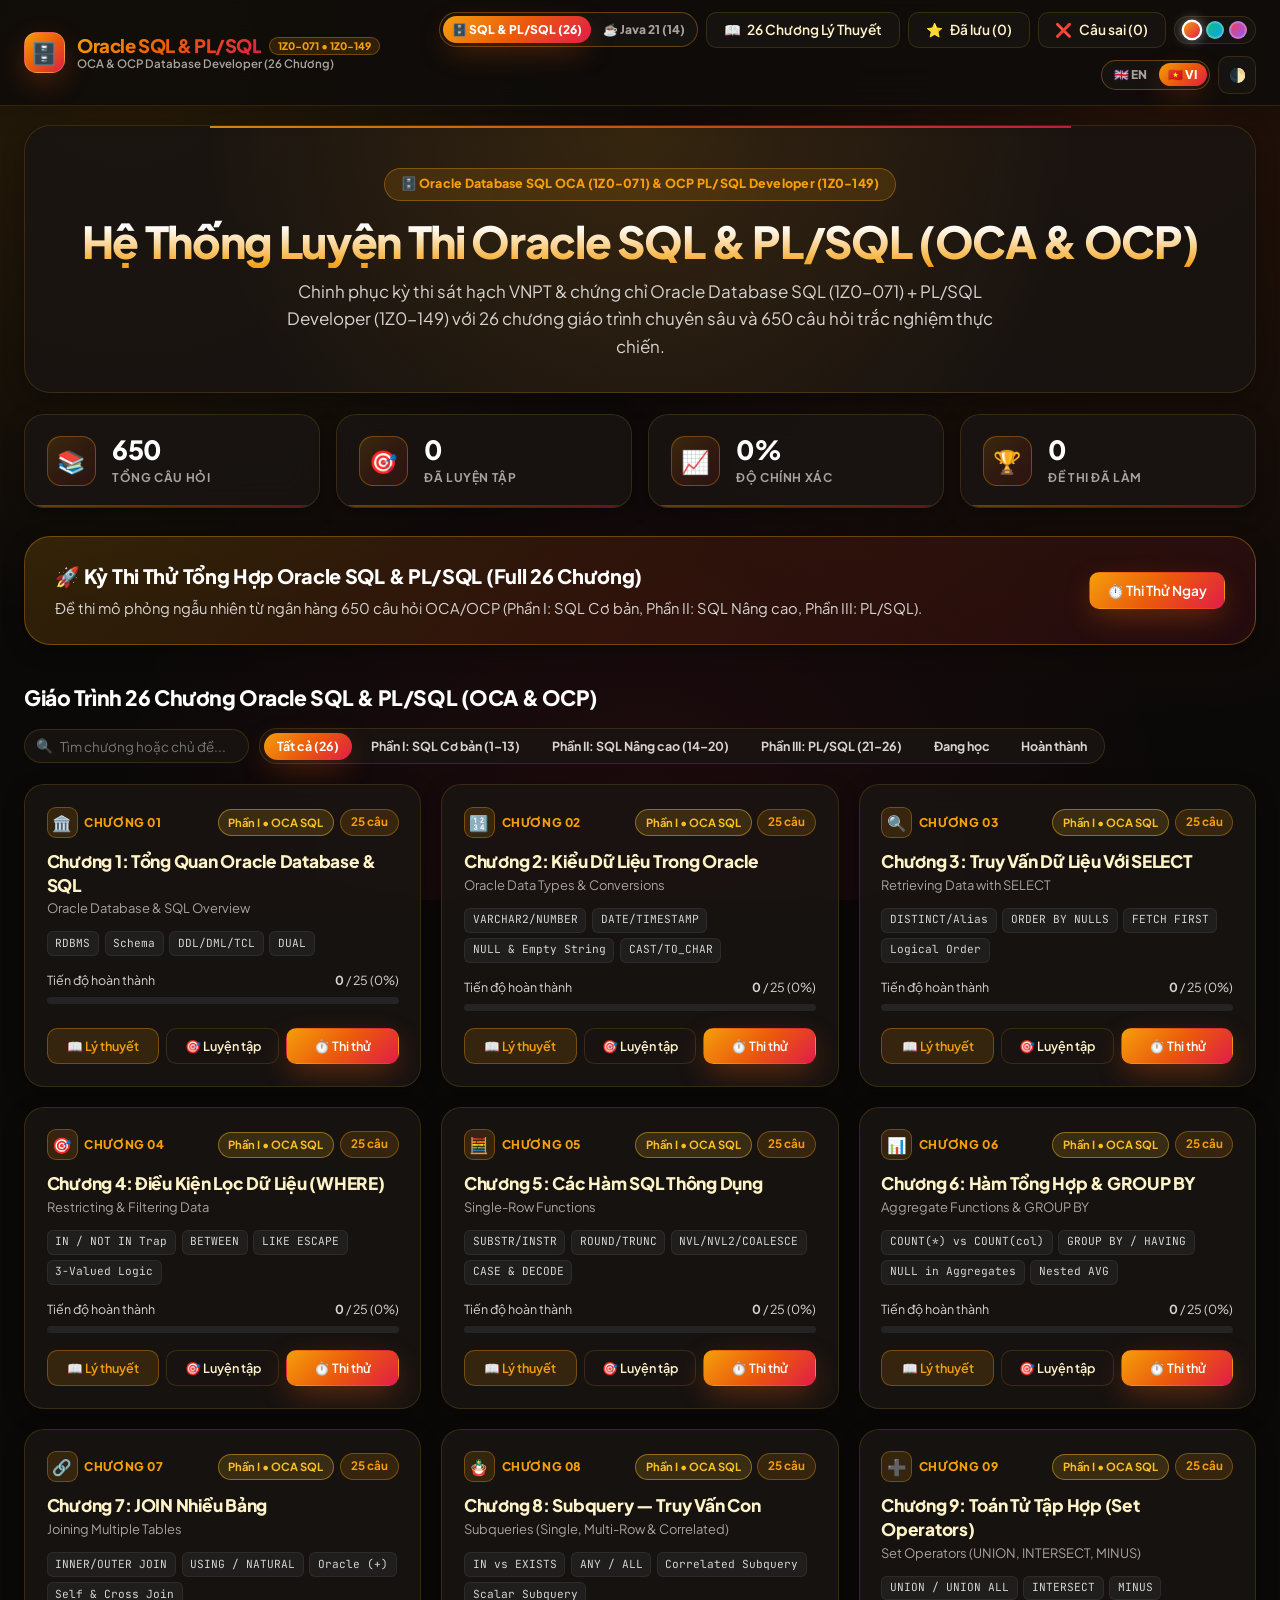
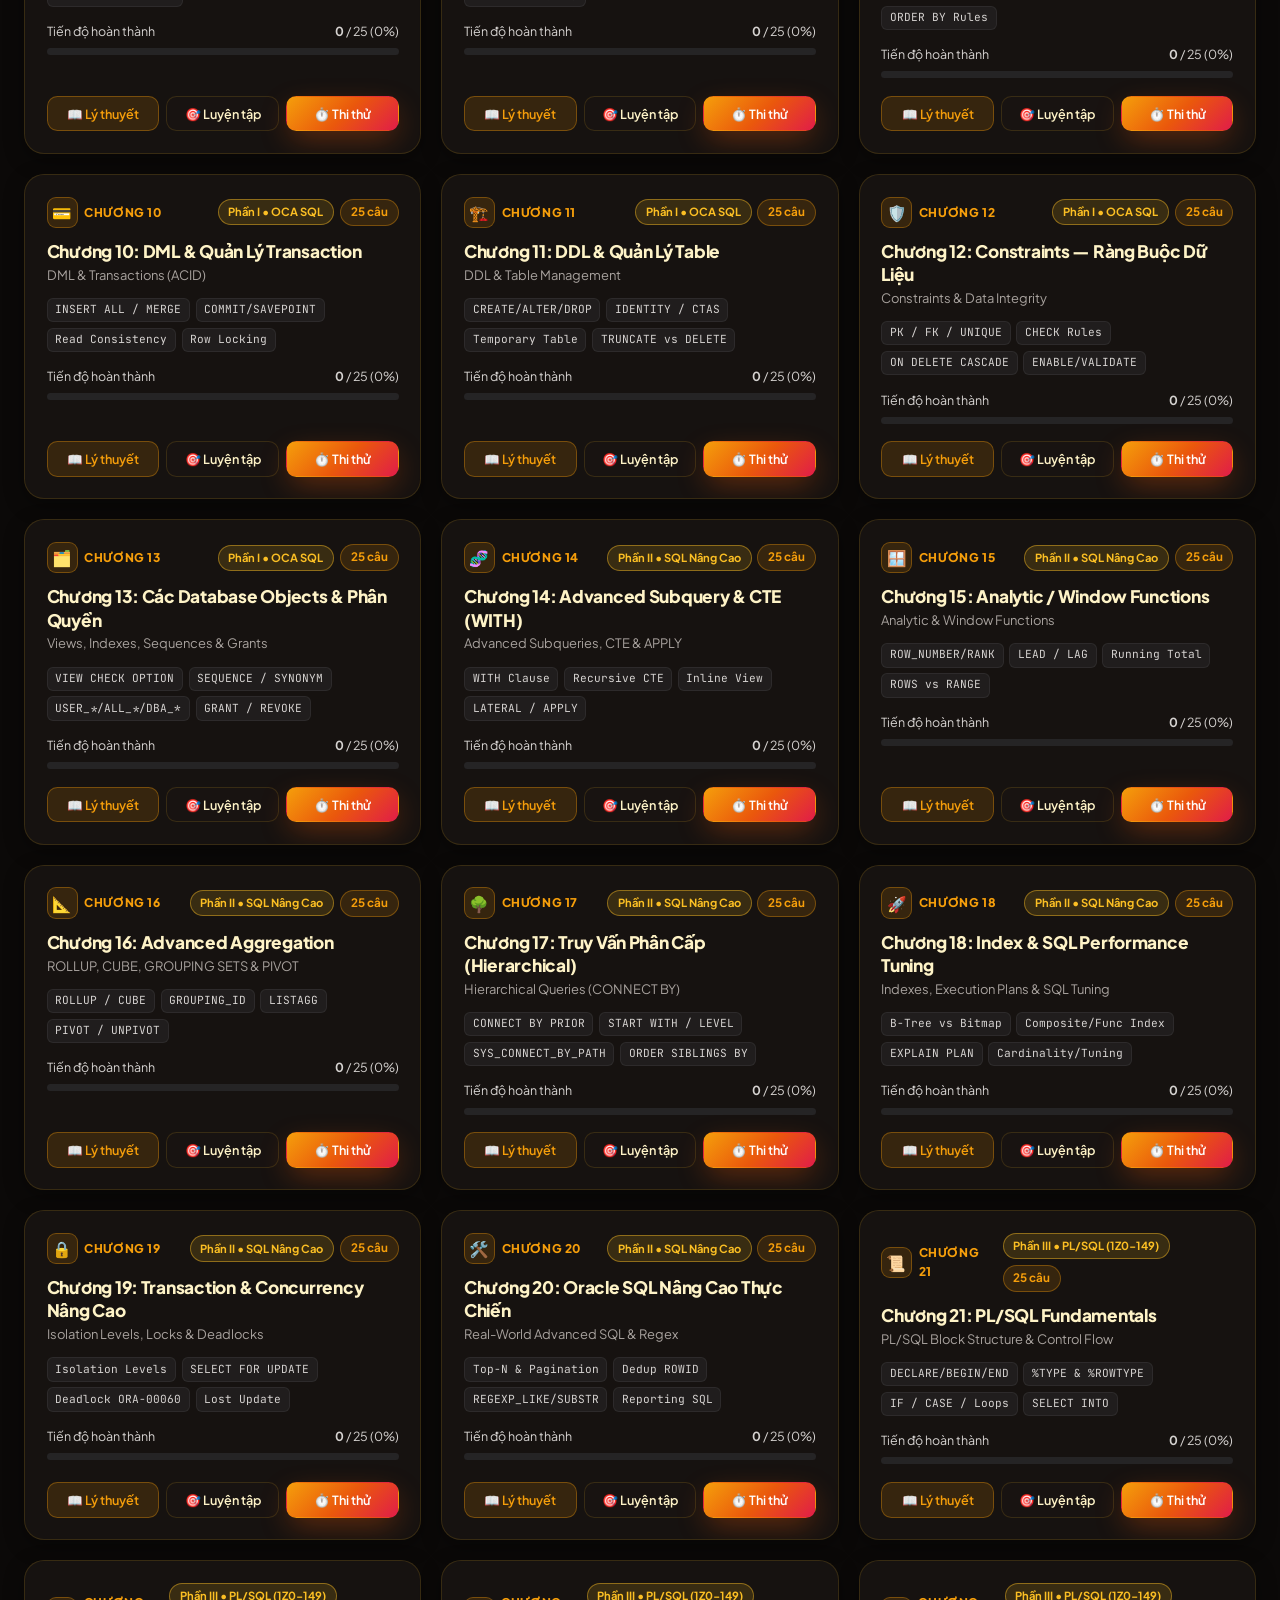
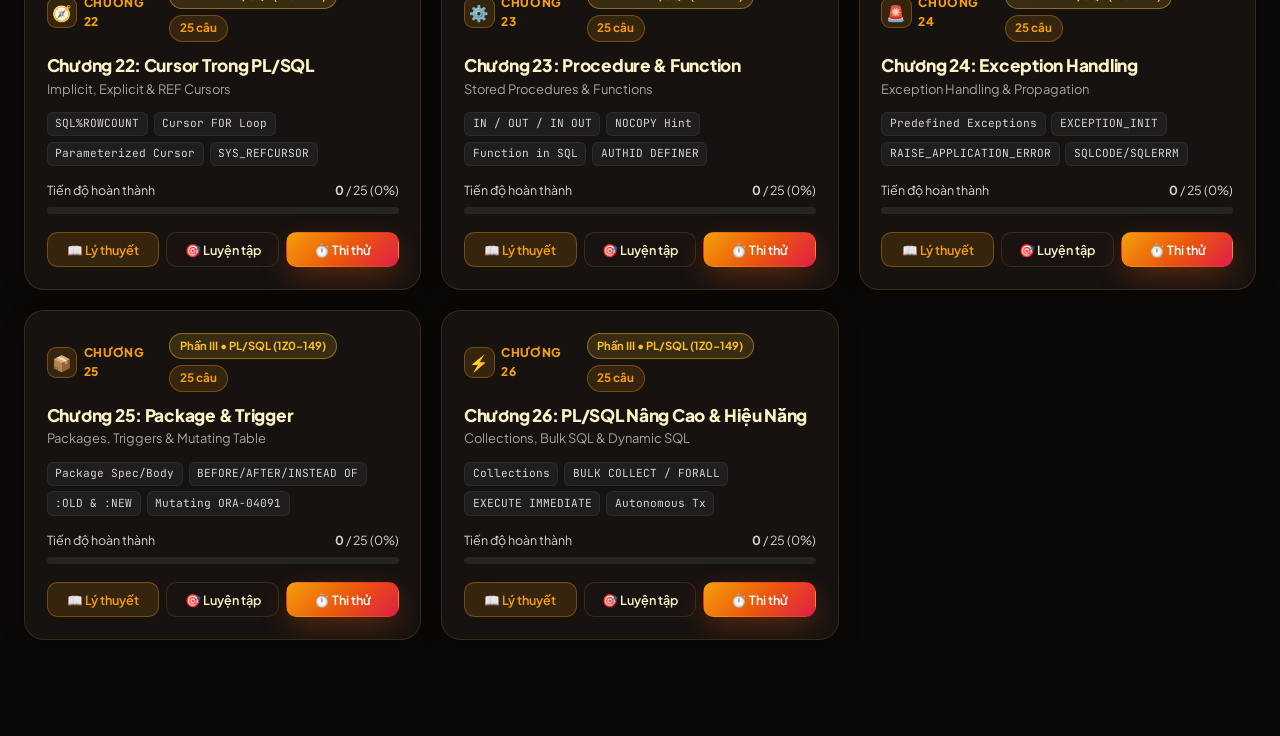
==== commit ca8ec6e6: "fix(ui): fix SQL chapter card rendering (meta.partBadge) and missing i18n keys" ====
--- a/quiz-app/index.html
+++ b/quiz-app/index.html
@@ -718,16 +718,16 @@
   </div>
 
   <!-- Modular Scripts -->
-  <script src="lib/prism.js?v=3.5.0"></script>
-  <script src="lib/marked.min.js?v=3.5.0"></script>
-  <script src="js/quiz-data.js?v=3.5.0"></script>
-  <script src="js/theory-data.js?v=3.5.0"></script>
-  <script src="js/sql-quiz-data.js?v=3.5.0"></script>
-  <script src="js/sql-theory-data.js?v=3.5.0"></script>
-  <script src="js/storage.js?v=3.5.0"></script>
-  <script src="js/i18n.js?v=3.5.0"></script>
-  <script src="js/voice-narrator.js?v=3.5.0"></script>
-  <script src="js/theory-viewer.js?v=3.5.0"></script>
-  <script src="js/app.js?v=3.5.0"></script>
+  <script src="lib/prism.js?v=3.6.0"></script>
+  <script src="lib/marked.min.js?v=3.6.0"></script>
+  <script src="js/quiz-data.js?v=3.6.0"></script>
+  <script src="js/theory-data.js?v=3.6.0"></script>
+  <script src="js/sql-quiz-data.js?v=3.6.0"></script>
+  <script src="js/sql-theory-data.js?v=3.6.0"></script>
+  <script src="js/storage.js?v=3.6.0"></script>
+  <script src="js/i18n.js?v=3.6.0"></script>
+  <script src="js/voice-narrator.js?v=3.6.0"></script>
+  <script src="js/theory-viewer.js?v=3.6.0"></script>
+  <script src="js/app.js?v=3.6.0"></script>
 </body>
 </html>
